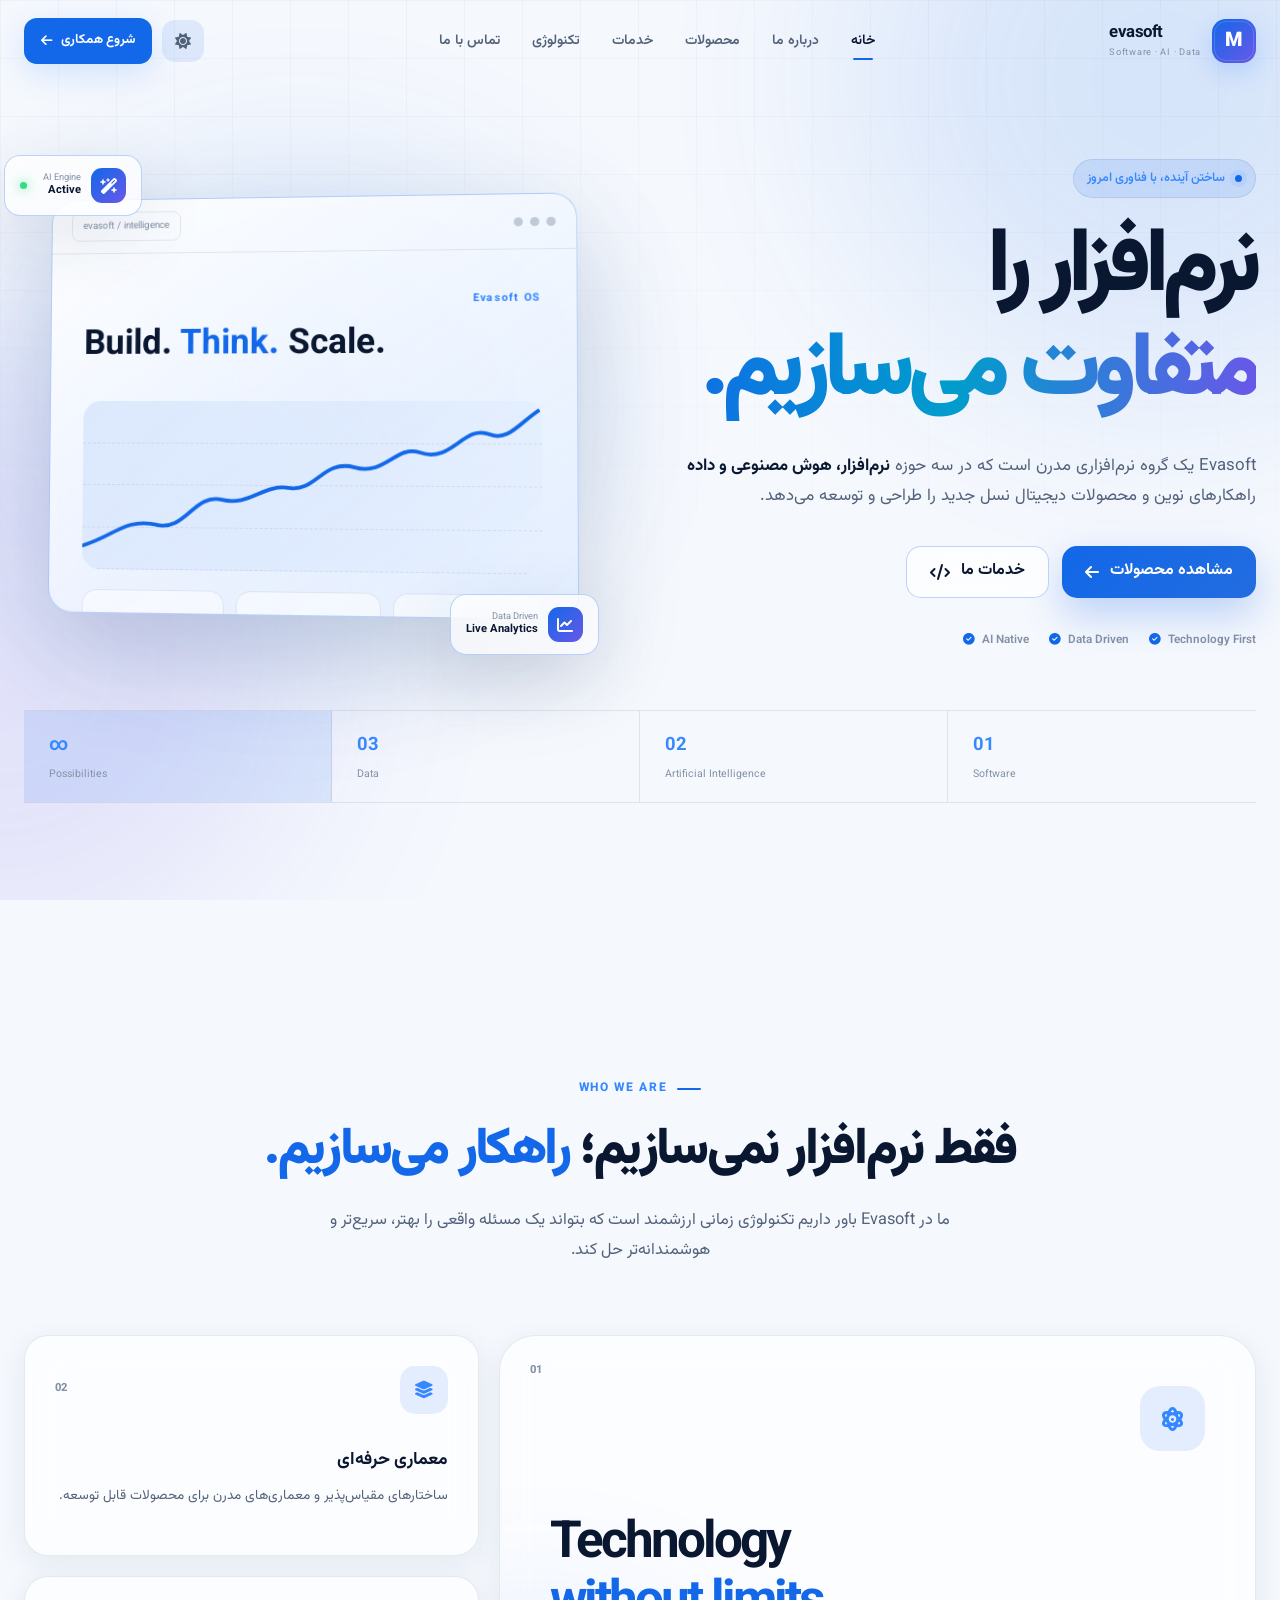
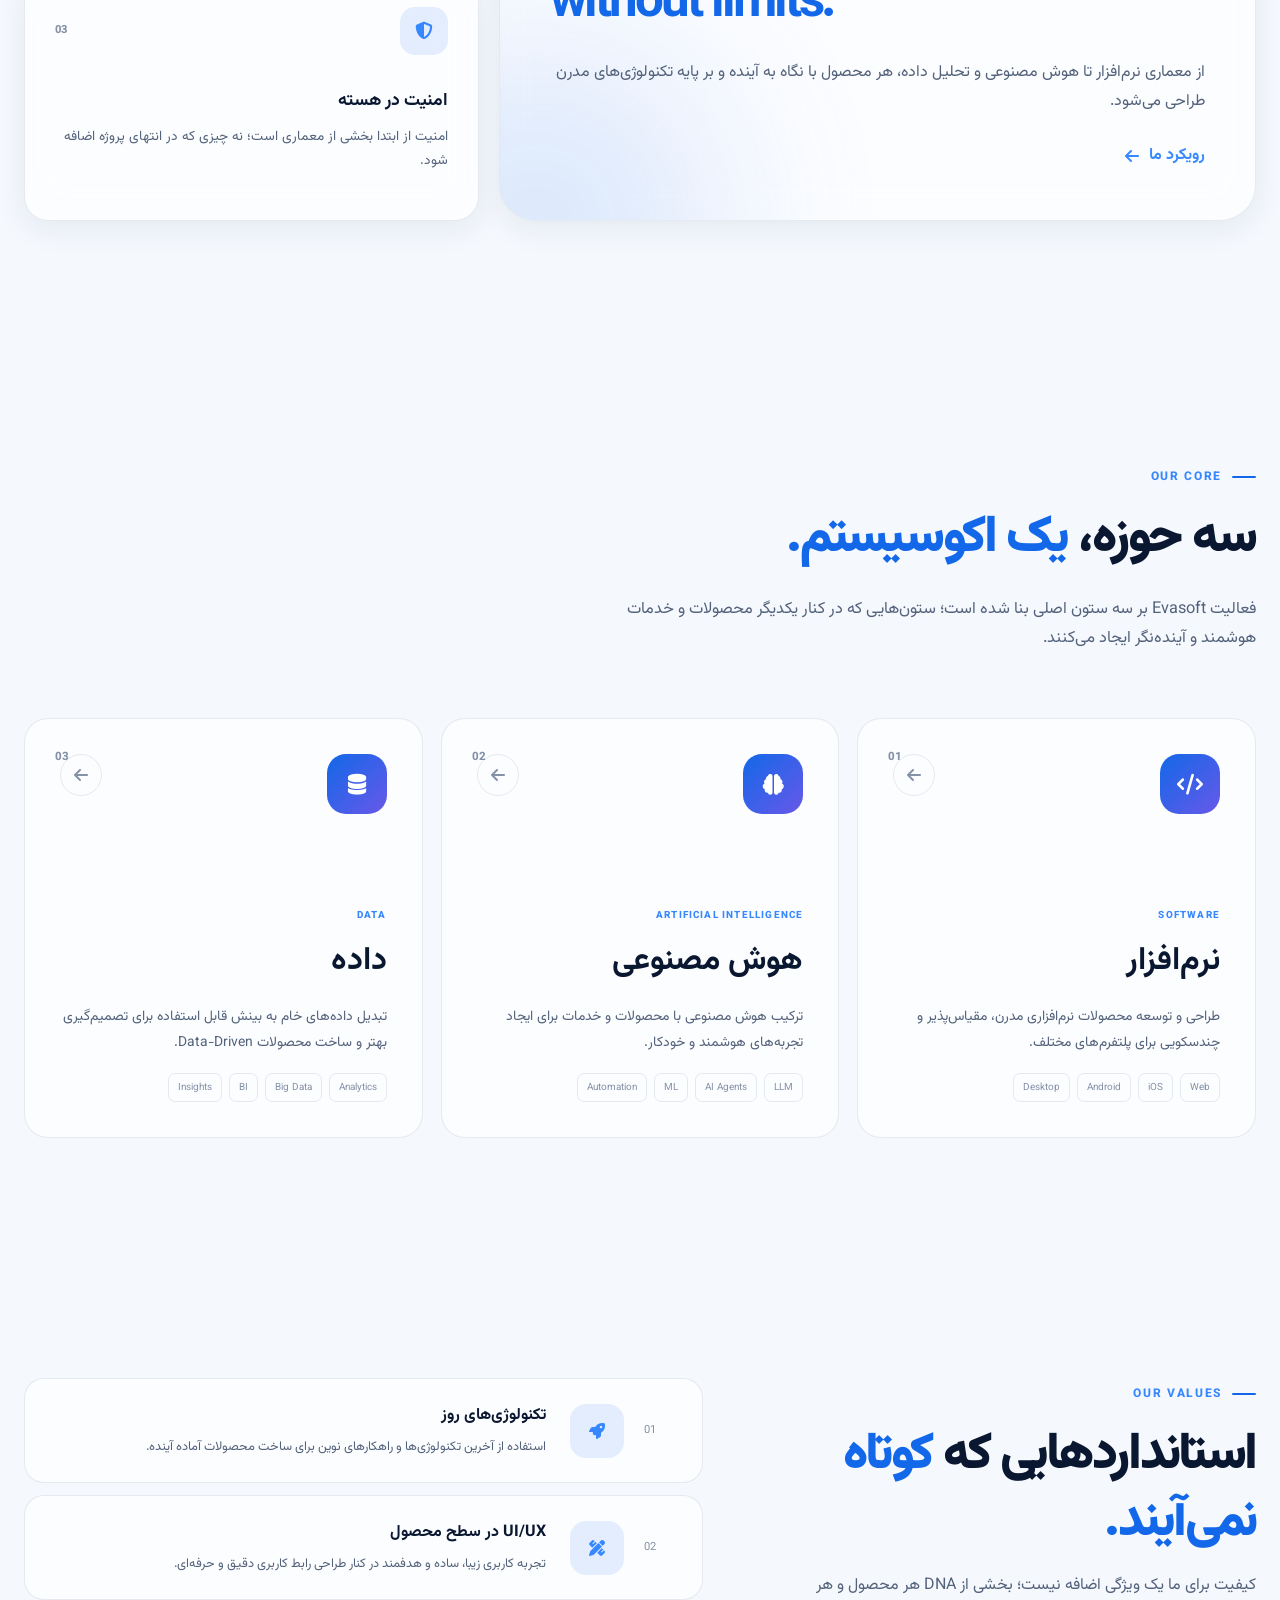
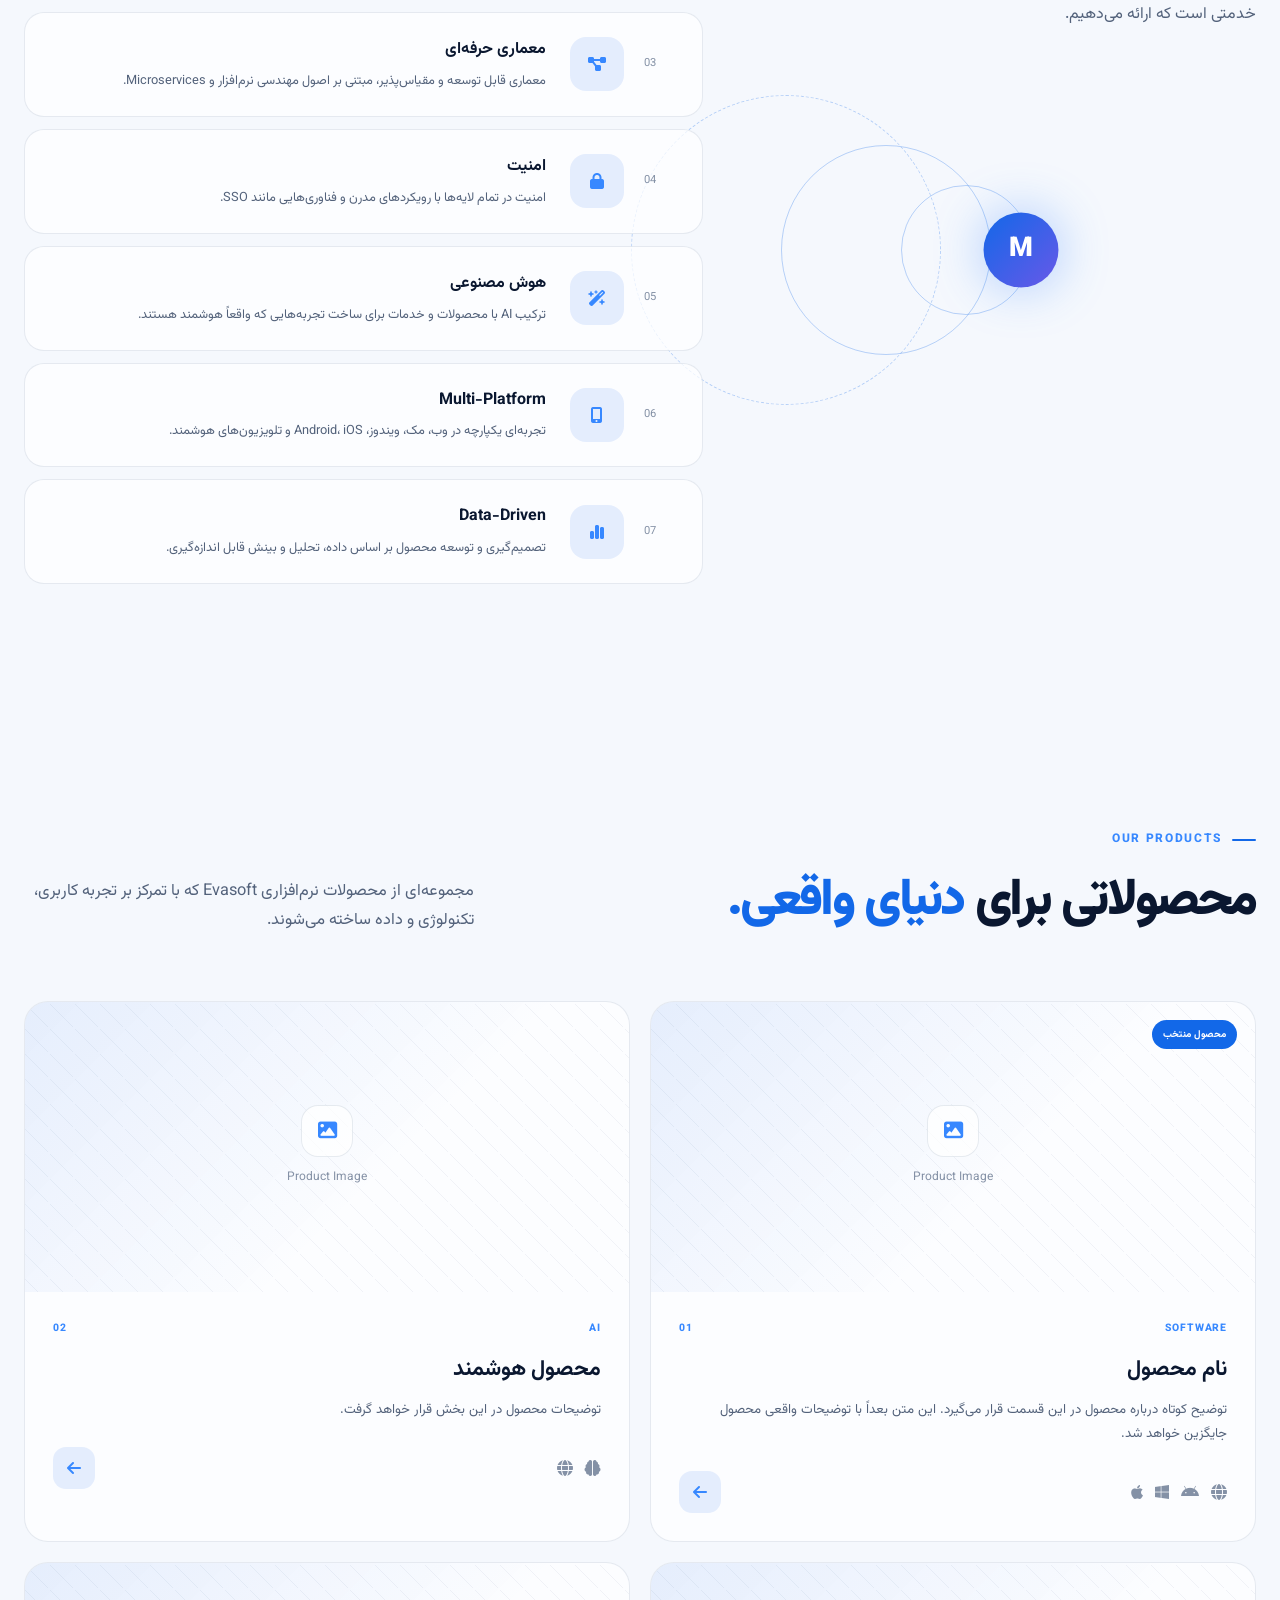
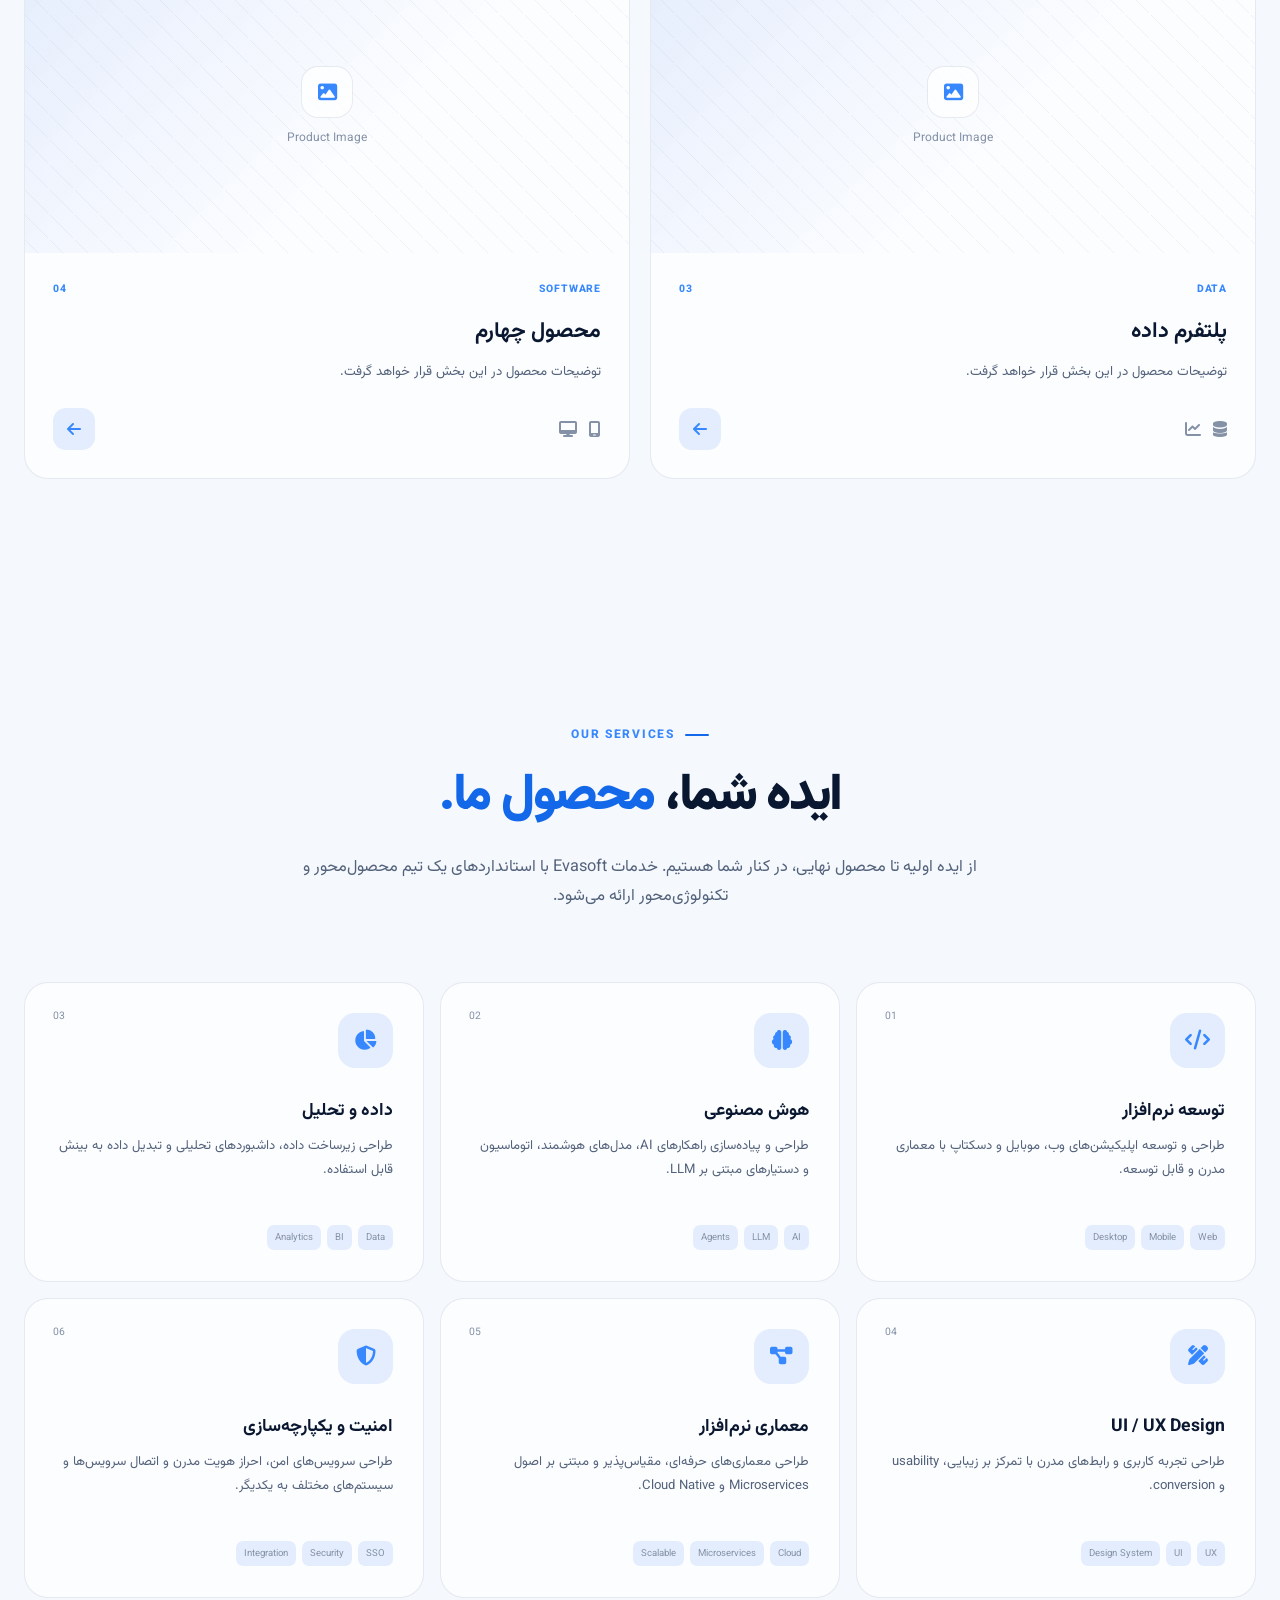
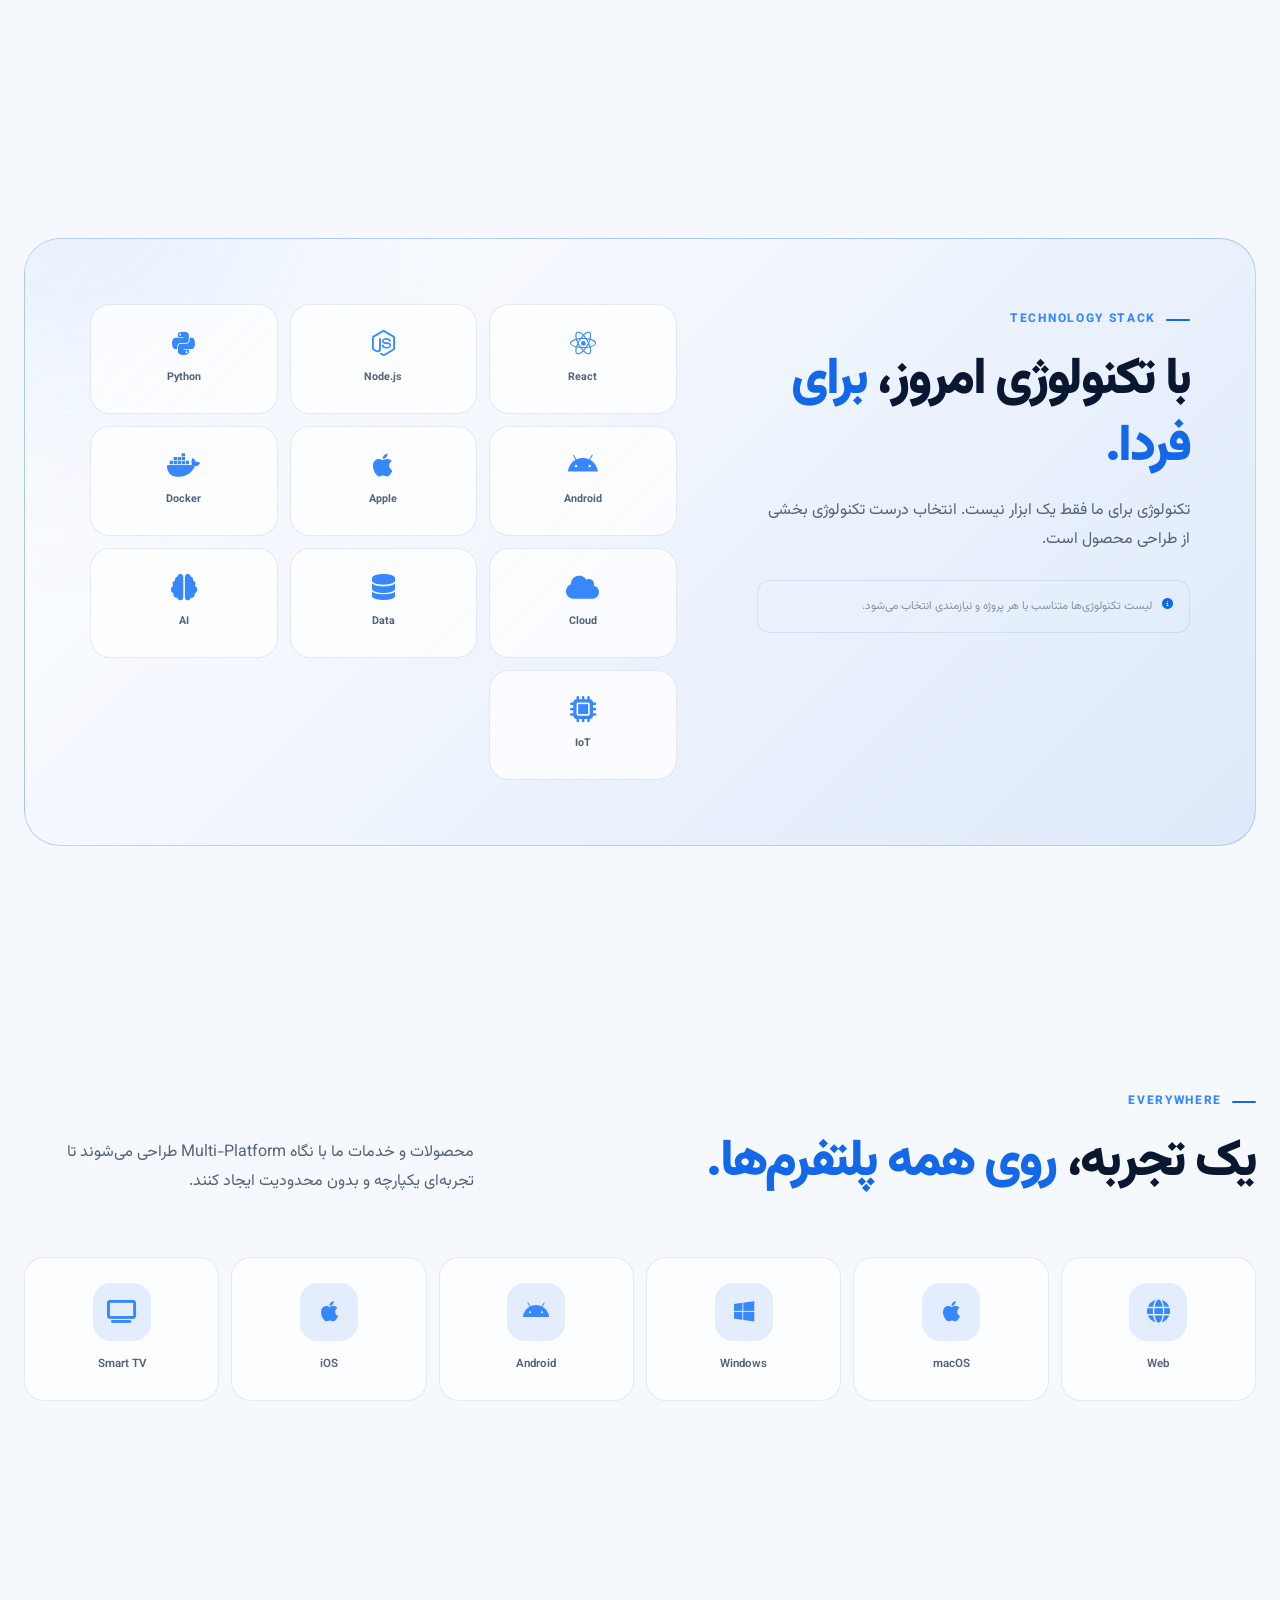
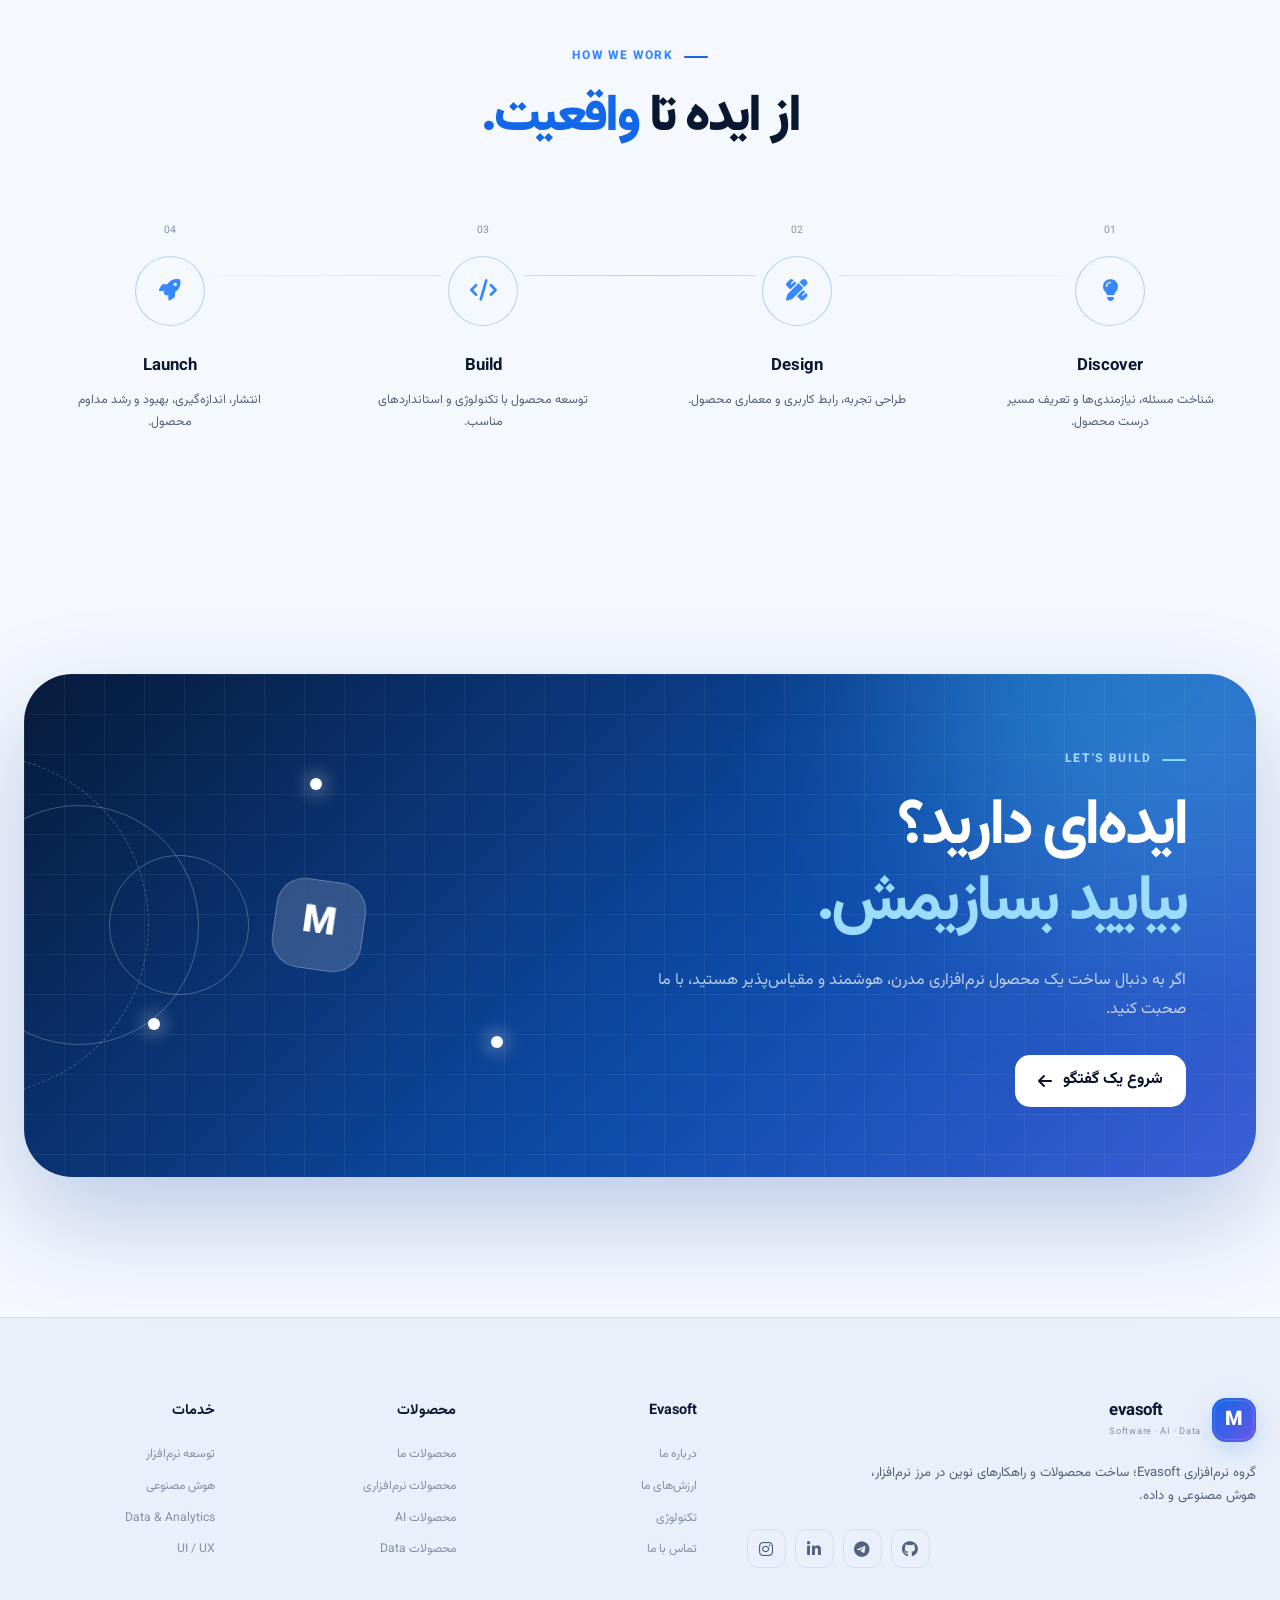
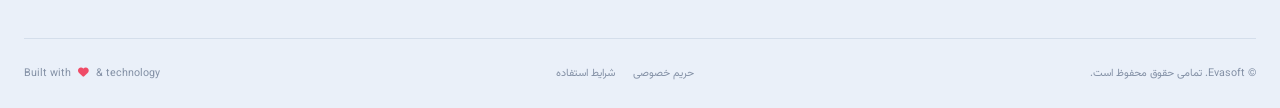
==== index.html @ bc62c383 "first version with gpt" ====
<!DOCTYPE html>
<html lang="fa" dir="rtl">
<head>
    <meta charset="UTF-8">
    <meta name="viewport" content="width=device-width, initial-scale=1.0">

    <title>Evasoft — گروه نرم‌افزاری مستر سافت</title>

    <meta name="description"
          content="Evasoft؛ گروه نرم‌افزاری مبتنی بر فناوری‌های نوین در حوزه نرم‌افزار، هوش مصنوعی و داده.">
    <meta name="theme-color" content="#07152f">

    <!-- Open Graph -->
    <meta property="og:title" content="Evasoft — Software, AI & Data">
    <meta property="og:description"
          content="راهکارهای نوین نرم‌افزاری، هوش مصنوعی و داده برای ساخت محصولات دیجیتال آینده.">
    <meta property="og:type" content="website">

    <!-- Fonts -->
    <link rel="preconnect" href="https://fonts.googleapis.com">
    <link rel="preconnect" href="https://fonts.gstatic.com" crossorigin>
    <link
        href="https://fonts.googleapis.com/css2?family=Vazirmatn:wght@300;400;500;600;700;800;900&display=swap"
        rel="stylesheet"
    >

    <!-- Icons -->
    <link
        rel="stylesheet"
        href="https://cdnjs.cloudflare.com/ajax/libs/font-awesome/6.7.2/css/all.min.css"
    >

    <!-- Main stylesheet -->
    <link rel="stylesheet" href="style.css">

    <!-- Prevent theme flash -->
    <script>
        (() => {
            const savedTheme = localStorage.getItem("evasoft-theme");
            const systemDark = window.matchMedia &&
                window.matchMedia("(prefers-color-scheme: dark)").matches;

            const theme = savedTheme || (systemDark ? "dark" : "light");
            document.documentElement.dataset.theme = theme;
        })();
    </script>
</head>

<body>

    <!-- =========================================================
         PAGE LOADER
    ========================================================== -->
    <div class="page-loader" id="pageLoader">
        <div class="loader-logo">
            <span class="loader-logo-mark">M</span>
            <span>evasoft</span>
        </div>

        <div class="loader-line">
            <span></span>
        </div>
    </div>


    <!-- =========================================================
         BACKGROUND EFFECTS
    ========================================================== -->
    <div class="site-background" aria-hidden="true">
        <div class="background-orb background-orb-1"></div>
        <div class="background-orb background-orb-2"></div>
        <div class="background-grid"></div>
        <div class="background-noise"></div>
    </div>


    <!-- =========================================================
         HEADER
    ========================================================== -->
    <header class="site-header" id="siteHeader">

        <div class="container header-inner">

            <!-- Logo -->
            <a href="#home" class="brand" aria-label="Evasoft">

                <!--
                    جای لوگوی واقعی Evasoft
                    بعداً می‌توانی این بخش را با img جایگزین کنی.
                -->
                <span class="brand-logo-placeholder">
                    <span>M</span>
                </span>

                <span class="brand-content">
                    <strong class="brand-name">evasoft</strong>
                    <small class="brand-tagline">Software · AI · Data</small>
                </span>

            </a>


            <!-- Desktop Navigation -->
            <nav class="main-nav" aria-label="منوی اصلی">

                <a href="#home" class="nav-link active">
                    <span>خانه</span>
                </a>

                <a href="#about" class="nav-link">
                    <span>درباره ما</span>
                </a>

                <a href="#products" class="nav-link">
                    <span>محصولات</span>
                </a>

                <a href="#services" class="nav-link">
                    <span>خدمات</span>
                </a>

                <a href="#technology" class="nav-link">
                    <span>تکنولوژی</span>
                </a>

                <a href="#contact" class="nav-link">
                    <span>تماس با ما</span>
                </a>

            </nav>


            <!-- Header Actions -->
            <div class="header-actions">

                <!-- Theme Toggle -->
                <button
                    class="icon-button theme-toggle"
                    id="themeToggle"
                    type="button"
                    aria-label="تغییر حالت نمایش"
                    title="تغییر حالت نمایش"
                >
                    <i class="fa-solid fa-moon theme-icon-dark"></i>
                    <i class="fa-solid fa-sun theme-icon-light"></i>
                </button>


                <!-- CTA -->
                <a href="#contact" class="header-cta">
                    <span>شروع همکاری</span>
                    <i class="fa-solid fa-arrow-left"></i>
                </a>


                <!-- Mobile Menu -->
                <button
                    class="icon-button menu-toggle"
                    id="menuToggle"
                    type="button"
                    aria-label="باز کردن منو"
                    aria-expanded="false"
                >
                    <i class="fa-solid fa-bars"></i>
                </button>

            </div>

        </div>


        <!-- Mobile Navigation -->
        <div class="mobile-nav" id="mobileNav">

            <nav aria-label="منوی موبایل">

                <a href="#home" class="mobile-nav-link">
                    <i class="fa-solid fa-house"></i>
                    <span>خانه</span>
                </a>

                <a href="#about" class="mobile-nav-link">
                    <i class="fa-solid fa-building"></i>
                    <span>درباره ما</span>
                </a>

                <a href="#products" class="mobile-nav-link">
                    <i class="fa-solid fa-cubes"></i>
                    <span>محصولات</span>
                </a>

                <a href="#services" class="mobile-nav-link">
                    <i class="fa-solid fa-code"></i>
                    <span>خدمات</span>
                </a>

                <a href="#technology" class="mobile-nav-link">
                    <i class="fa-solid fa-microchip"></i>
                    <span>تکنولوژی</span>
                </a>

                <a href="#contact" class="mobile-nav-link">
                    <i class="fa-solid fa-paper-plane"></i>
                    <span>تماس با ما</span>
                </a>

            </nav>

        </div>

    </header>


    <!-- =========================================================
         MAIN
    ========================================================== -->
    <main id="main">


        <!-- =====================================================
             HERO
        ====================================================== -->
        <section class="hero-section section" id="home">

            <div class="hero-glow hero-glow-right"></div>
            <div class="hero-glow hero-glow-left"></div>

            <div class="container hero-container">

                <!-- Hero Content -->
                <div class="hero-content reveal">

                    <div class="eyebrow">
                        <span class="eyebrow-dot"></span>
                        <span>ساختن آینده، با فناوری امروز</span>
                    </div>


                    <h1 class="hero-title">

                        <span class="hero-title-line">
                            نرم‌افزار را
                        </span>

                        <span class="hero-title-gradient">
                            متفاوت می‌سازیم.
                        </span>

                    </h1>


                    <p class="hero-description">
                        Evasoft یک گروه نرم‌افزاری مدرن است که در سه حوزه
                        <strong>نرم‌افزار، هوش مصنوعی و داده</strong>
                        راهکارهای نوین و محصولات دیجیتال نسل جدید را طراحی و توسعه می‌دهد.
                    </p>


                    <div class="hero-actions">

                        <a href="#products" class="button button-primary">
                            <span>مشاهده محصولات</span>
                            <i class="fa-solid fa-arrow-left"></i>
                        </a>

                        <a href="#services" class="button button-secondary">
                            <span>خدمات ما</span>
                            <i class="fa-solid fa-code"></i>
                        </a>

                    </div>


                    <div class="hero-trust">

                        <div class="hero-trust-item">
                            <i class="fa-solid fa-circle-check"></i>
                            <span>Technology First</span>
                        </div>

                        <div class="hero-trust-item">
                            <i class="fa-solid fa-circle-check"></i>
                            <span>Data Driven</span>
                        </div>

                        <div class="hero-trust-item">
                            <i class="fa-solid fa-circle-check"></i>
                            <span>AI Native</span>
                        </div>

                    </div>

                </div>


                <!-- Hero Visual -->
                <div class="hero-visual reveal reveal-delay-2">

                    <div class="hero-visual-glow"></div>

                    <div class="hero-dashboard">

                        <div class="dashboard-topbar">

                            <div class="window-dots">
                                <span></span>
                                <span></span>
                                <span></span>
                            </div>

                            <div class="dashboard-address">
                                evasoft / intelligence
                            </div>

                        </div>


                        <div class="dashboard-content">

                            <div class="dashboard-heading">
                                <span class="dashboard-label">Evasoft OS</span>

                                <h3>
                                    Build.
                                    <span>Think.</span>
                                    Scale.
                                </h3>
                            </div>


                            <div class="dashboard-chart">

                                <div class="chart-grid">
                                    <span></span>
                                    <span></span>
                                    <span></span>
                                    <span></span>
                                </div>

                                <svg
                                    class="chart-line"
                                    viewBox="0 0 500 180"
                                    preserveAspectRatio="none"
                                    aria-hidden="true"
                                >
                                    <defs>
                                        <linearGradient
                                            id="chartGradient"
                                            x1="0%"
                                            y1="0%"
                                            x2="100%"
                                            y2="0%"
                                        >
                                            <stop offset="0%" />
                                            <stop offset="100%" />
                                        </linearGradient>
                                    </defs>

                                    <path
                                        d="M0 155
                                           C35 145 48 125 82 132
                                           C115 140 124 98 155 105
                                           C185 112 201 88 228 92
                                           C258 97 266 61 300 70
                                           C333 79 345 46 370 54
                                           C405 66 417 24 445 35
                                           C465 43 478 21 500 8"
                                    />

                                </svg>

                            </div>


                            <div class="dashboard-metrics">

                                <div class="metric-card">
                                    <span>AI</span>
                                    <strong>98.4%</strong>
                                    <small>Intelligence</small>
                                </div>

                                <div class="metric-card">
                                    <span>DATA</span>
                                    <strong>24.8K</strong>
                                    <small>Insights</small>
                                </div>

                                <div class="metric-card">
                                    <span>CORE</span>
                                    <strong>99.9%</strong>
                                    <small>Reliability</small>
                                </div>

                            </div>

                        </div>

                    </div>


                    <!-- Floating Cards -->

                    <div class="floating-card floating-card-ai">

                        <div class="floating-icon">
                            <i class="fa-solid fa-wand-magic-sparkles"></i>
                        </div>

                        <div>
                            <span>AI Engine</span>
                            <strong>Active</strong>
                        </div>

                        <span class="status-dot"></span>

                    </div>


                    <div class="floating-card floating-card-data">

                        <div class="floating-icon">
                            <i class="fa-solid fa-chart-line"></i>
                        </div>

                        <div>
                            <span>Data Driven</span>
                            <strong>Live Analytics</strong>
                        </div>

                    </div>

                </div>

            </div>


            <!-- Hero bottom stats -->
            <div class="container hero-stats-container">

                <div class="hero-stats">

                    <div class="hero-stat">
                        <strong>01</strong>
                        <span>Software</span>
                    </div>

                    <div class="hero-stat">
                        <strong>02</strong>
                        <span>Artificial Intelligence</span>
                    </div>

                    <div class="hero-stat">
                        <strong>03</strong>
                        <span>Data</span>
                    </div>

                    <div class="hero-stat hero-stat-highlight">
                        <strong>∞</strong>
                        <span>Possibilities</span>
                    </div>

                </div>

            </div>

        </section>


        <!-- =====================================================
             ABOUT / INTRO
        ====================================================== -->
        <section class="about-section section" id="about">

            <div class="container">

                <div class="section-heading centered reveal">

                    <div class="section-kicker">
                        <span>WHO WE ARE</span>
                    </div>

                    <h2 class="section-title">
                        فقط نرم‌افزار نمی‌سازیم؛
                        <span>راهکار می‌سازیم.</span>
                    </h2>

                    <p class="section-description">
                        ما در Evasoft باور داریم تکنولوژی زمانی ارزشمند است
                        که بتواند یک مسئله واقعی را بهتر، سریع‌تر و هوشمندانه‌تر حل کند.
                    </p>

                </div>


                <div class="about-grid">

                    <div class="about-main-card reveal">

                        <div class="about-card-number">01</div>

                        <div class="about-card-icon">
                            <i class="fa-solid fa-atom"></i>
                        </div>

                        <h3>
                            Technology<br>
                            <span>without limits.</span>
                        </h3>

                        <p>
                            از معماری نرم‌افزار تا هوش مصنوعی و تحلیل داده،
                            هر محصول با نگاه به آینده و بر پایه تکنولوژی‌های
                            مدرن طراحی می‌شود.
                        </p>

                        <a href="#values" class="text-link">
                            <span>رویکرد ما</span>
                            <i class="fa-solid fa-arrow-left"></i>
                        </a>

                    </div>


                    <div class="about-side-cards">

                        <article class="about-small-card reveal reveal-delay-1">

                            <div class="small-card-top">
                                <span class="small-card-icon">
                                    <i class="fa-solid fa-layer-group"></i>
                                </span>

                                <span class="small-card-number">02</span>
                            </div>

                            <h3>معماری حرفه‌ای</h3>

                            <p>
                                ساختارهای مقیاس‌پذیر و معماری‌های مدرن
                                برای محصولات قابل توسعه.
                            </p>

                        </article>


                        <article class="about-small-card reveal reveal-delay-2">

                            <div class="small-card-top">
                                <span class="small-card-icon">
                                    <i class="fa-solid fa-shield-halved"></i>
                                </span>

                                <span class="small-card-number">03</span>
                            </div>

                            <h3>امنیت در هسته</h3>

                            <p>
                                امنیت از ابتدا بخشی از معماری است؛
                                نه چیزی که در انتهای پروژه اضافه شود.
                            </p>

                        </article>

                    </div>

                </div>

            </div>

        </section>


        <!-- =====================================================
             THREE PILLARS
        ====================================================== -->
        <section class="pillars-section section" id="pillars">

            <div class="container">

                <div class="section-heading reveal">

                    <div class="section-kicker">
                        <span>OUR CORE</span>
                    </div>

                    <h2 class="section-title">
                        سه حوزه،
                        <span>یک اکوسیستم.</span>
                    </h2>

                    <p class="section-description">
                        فعالیت Evasoft بر سه ستون اصلی بنا شده است؛
                        ستون‌هایی که در کنار یکدیگر محصولات و خدمات هوشمند
                        و آینده‌نگر ایجاد می‌کنند.
                    </p>

                </div>


                <div class="pillars-grid">

                    <!-- Software -->
                    <article class="pillar-card pillar-software reveal">

                        <div class="pillar-number">01</div>

                        <div class="pillar-icon">
                            <i class="fa-solid fa-code"></i>
                        </div>

                        <div class="pillar-content">

                            <span class="pillar-label">SOFTWARE</span>

                            <h3>نرم‌افزار</h3>

                            <p>
                                طراحی و توسعه محصولات نرم‌افزاری مدرن،
                                مقیاس‌پذیر و چندسکویی برای پلتفرم‌های مختلف.
                            </p>

                            <div class="pillar-tags">
                                <span>Web</span>
                                <span>iOS</span>
                                <span>Android</span>
                                <span>Desktop</span>
                            </div>

                        </div>

                        <div class="pillar-arrow">
                            <i class="fa-solid fa-arrow-left"></i>
                        </div>

                    </article>


                    <!-- AI -->
                    <article class="pillar-card pillar-ai reveal reveal-delay-1">

                        <div class="pillar-number">02</div>

                        <div class="pillar-icon">
                            <i class="fa-solid fa-brain"></i>
                        </div>

                        <div class="pillar-content">

                            <span class="pillar-label">ARTIFICIAL INTELLIGENCE</span>

                            <h3>هوش مصنوعی</h3>

                            <p>
                                ترکیب هوش مصنوعی با محصولات و خدمات برای
                                ایجاد تجربه‌های هوشمند و خودکار.
                            </p>

                            <div class="pillar-tags">
                                <span>LLM</span>
                                <span>AI Agents</span>
                                <span>ML</span>
                                <span>Automation</span>
                            </div>

                        </div>

                        <div class="pillar-arrow">
                            <i class="fa-solid fa-arrow-left"></i>
                        </div>

                    </article>


                    <!-- Data -->
                    <article class="pillar-card pillar-data reveal reveal-delay-2">

                        <div class="pillar-number">03</div>

                        <div class="pillar-icon">
                            <i class="fa-solid fa-database"></i>
                        </div>

                        <div class="pillar-content">

                            <span class="pillar-label">DATA</span>

                            <h3>داده</h3>

                            <p>
                                تبدیل داده‌های خام به بینش قابل استفاده
                                برای تصمیم‌گیری بهتر و ساخت محصولات Data-Driven.
                            </p>

                            <div class="pillar-tags">
                                <span>Analytics</span>
                                <span>Big Data</span>
                                <span>BI</span>
                                <span>Insights</span>
                            </div>

                        </div>

                        <div class="pillar-arrow">
                            <i class="fa-solid fa-arrow-left"></i>
                        </div>

                    </article>

                </div>

            </div>

        </section>


        <!-- =====================================================
             VALUES
        ====================================================== -->
        <section class="values-section section" id="values">

            <div class="container">

                <div class="values-layout">

                    <div class="values-intro reveal">

                        <div class="section-kicker">
                            <span>OUR VALUES</span>
                        </div>

                        <h2 class="section-title">
                            استانداردهایی که
                            <span>کوتاه نمی‌آیند.</span>
                        </h2>

                        <p>
                            کیفیت برای ما یک ویژگی اضافه نیست؛
                            بخشی از DNA هر محصول و هر خدمتی است که ارائه می‌دهیم.
                        </p>

                        <div class="values-orbit" aria-hidden="true">

                            <div class="orbit orbit-1"></div>
                            <div class="orbit orbit-2"></div>
                            <div class="orbit orbit-3"></div>

                            <div class="orbit-core">
                                <span>M</span>
                            </div>

                        </div>

                    </div>


                    <div class="values-list">

                        <article class="value-item reveal">

                            <span class="value-number">01</span>

                            <div class="value-icon">
                                <i class="fa-solid fa-rocket"></i>
                            </div>

                            <div class="value-content">
                                <h3>تکنولوژی‌های روز</h3>
                                <p>
                                    استفاده از آخرین تکنولوژی‌ها و راهکارهای
                                    نوین برای ساخت محصولات آماده آینده.
                                </p>
                            </div>

                        </article>


                        <article class="value-item reveal">

                            <span class="value-number">02</span>

                            <div class="value-icon">
                                <i class="fa-solid fa-pen-ruler"></i>
                            </div>

                            <div class="value-content">
                                <h3>UI/UX در سطح محصول</h3>
                                <p>
                                    تجربه کاربری زیبا، ساده و هدفمند در کنار
                                    طراحی رابط کاربری دقیق و حرفه‌ای.
                                </p>
                            </div>

                        </article>


                        <article class="value-item reveal">

                            <span class="value-number">03</span>

                            <div class="value-icon">
                                <i class="fa-solid fa-diagram-project"></i>
                            </div>

                            <div class="value-content">
                                <h3>معماری حرفه‌ای</h3>
                                <p>
                                    معماری قابل توسعه و مقیاس‌پذیر، مبتنی بر
                                    اصول مهندسی نرم‌افزار و Microservices.
                                </p>
                            </div>

                        </article>


                        <article class="value-item reveal">

                            <span class="value-number">04</span>

                            <div class="value-icon">
                                <i class="fa-solid fa-lock"></i>
                            </div>

                            <div class="value-content">
                                <h3>امنیت</h3>
                                <p>
                                    امنیت در تمام لایه‌ها با رویکردهای مدرن
                                    و فناوری‌هایی مانند SSO.
                                </p>
                            </div>

                        </article>


                        <article class="value-item reveal">

                            <span class="value-number">05</span>

                            <div class="value-icon">
                                <i class="fa-solid fa-wand-magic-sparkles"></i>
                            </div>

                            <div class="value-content">
                                <h3>هوش مصنوعی</h3>
                                <p>
                                    ترکیب AI با محصولات و خدمات برای ساخت
                                    تجربه‌هایی که واقعاً هوشمند هستند.
                                </p>
                            </div>

                        </article>


                        <article class="value-item reveal">

                            <span class="value-number">06</span>

                            <div class="value-icon">
                                <i class="fa-solid fa-mobile-screen-button"></i>
                            </div>

                            <div class="value-content">
                                <h3>Multi-Platform</h3>
                                <p>
                                    تجربه‌ای یکپارچه در وب، مک، ویندوز،
                                    Android، iOS و تلویزیون‌های هوشمند.
                                </p>
                            </div>

                        </article>


                        <article class="value-item reveal">

                            <span class="value-number">07</span>

                            <div class="value-icon">
                                <i class="fa-solid fa-chart-simple"></i>
                            </div>

                            <div class="value-content">
                                <h3>Data-Driven</h3>
                                <p>
                                    تصمیم‌گیری و توسعه محصول بر اساس داده،
                                    تحلیل و بینش قابل اندازه‌گیری.
                                </p>
                            </div>

                        </article>

                    </div>

                </div>

            </div>

        </section>


        <!-- =====================================================
             PRODUCTS
        ====================================================== -->
        <section class="products-section section" id="products">

            <div class="container">

                <div class="section-heading products-heading reveal">

                    <div>
                        <div class="section-kicker">
                            <span>OUR PRODUCTS</span>
                        </div>

                        <h2 class="section-title">
                            محصولاتی برای
                            <span>دنیای واقعی.</span>
                        </h2>
                    </div>

                    <p class="section-description">
                        مجموعه‌ای از محصولات نرم‌افزاری Evasoft که با
                        تمرکز بر تجربه کاربری، تکنولوژی و داده ساخته می‌شوند.
                    </p>

                </div>


                <div class="products-grid">


                    <!-- Product 01 -->
                    <article class="product-card product-card-featured reveal">

                        <div class="product-image placeholder-image">

                            <div class="placeholder-pattern"></div>

                            <div class="placeholder-content">

                                <span class="placeholder-icon">
                                    <i class="fa-solid fa-image"></i>
                                </span>

                                <span>
                                    Product Image
                                </span>

                            </div>

                            <span class="product-badge">
                                محصول منتخب
                            </span>

                        </div>


                        <div class="product-body">

                            <div class="product-meta">
                                <span>SOFTWARE</span>
                                <span>01</span>
                            </div>

                            <h3>نام محصول</h3>

                            <p>
                                توضیح کوتاه درباره محصول در این قسمت قرار می‌گیرد.
                                این متن بعداً با توضیحات واقعی محصول جایگزین خواهد شد.
                            </p>

                            <div class="product-footer">

                                <div class="product-platforms">

                                    <i class="fa-brands fa-apple"></i>
                                    <i class="fa-brands fa-windows"></i>
                                    <i class="fa-brands fa-android"></i>
                                    <i class="fa-solid fa-globe"></i>

                                </div>

                                <a href="#" class="product-link" aria-label="مشاهده محصول">
                                    <i class="fa-solid fa-arrow-left"></i>
                                </a>

                            </div>

                        </div>

                    </article>


                    <!-- Product 02 -->
                    <article class="product-card reveal reveal-delay-1">

                        <div class="product-image placeholder-image">

                            <div class="placeholder-pattern"></div>

                            <div class="placeholder-content">

                                <span class="placeholder-icon">
                                    <i class="fa-solid fa-image"></i>
                                </span>

                                <span>Product Image</span>

                            </div>

                        </div>


                        <div class="product-body">

                            <div class="product-meta">
                                <span>AI</span>
                                <span>02</span>
                            </div>

                            <h3>محصول هوشمند</h3>

                            <p>
                                توضیحات محصول در این بخش قرار خواهد گرفت.
                            </p>

                            <div class="product-footer">

                                <div class="product-platforms">
                                    <i class="fa-solid fa-globe"></i>
                                    <i class="fa-solid fa-brain"></i>
                                </div>

                                <a href="#" class="product-link" aria-label="مشاهده محصول">
                                    <i class="fa-solid fa-arrow-left"></i>
                                </a>

                            </div>

                        </div>

                    </article>


                    <!-- Product 03 -->
                    <article class="product-card reveal reveal-delay-2">

                        <div class="product-image placeholder-image">

                            <div class="placeholder-pattern"></div>

                            <div class="placeholder-content">

                                <span class="placeholder-icon">
                                    <i class="fa-solid fa-image"></i>
                                </span>

                                <span>Product Image</span>

                            </div>

                        </div>


                        <div class="product-body">

                            <div class="product-meta">
                                <span>DATA</span>
                                <span>03</span>
                            </div>

                            <h3>پلتفرم داده</h3>

                            <p>
                                توضیحات محصول در این بخش قرار خواهد گرفت.
                            </p>

                            <div class="product-footer">

                                <div class="product-platforms">
                                    <i class="fa-solid fa-chart-line"></i>
                                    <i class="fa-solid fa-database"></i>
                                </div>

                                <a href="#" class="product-link" aria-label="مشاهده محصول">
                                    <i class="fa-solid fa-arrow-left"></i>
                                </a>

                            </div>

                        </div>

                    </article>


                    <!-- Product 04 -->
                    <article class="product-card reveal reveal-delay-3">

                        <div class="product-image placeholder-image">

                            <div class="placeholder-pattern"></div>

                            <div class="placeholder-content">

                                <span class="placeholder-icon">
                                    <i class="fa-solid fa-image"></i>
                                </span>

                                <span>Product Image</span>

                            </div>

                        </div>


                        <div class="product-body">

                            <div class="product-meta">
                                <span>SOFTWARE</span>
                                <span>04</span>
                            </div>

                            <h3>محصول چهارم</h3>

                            <p>
                                توضیحات محصول در این بخش قرار خواهد گرفت.
                            </p>

                            <div class="product-footer">

                                <div class="product-platforms">
                                    <i class="fa-solid fa-desktop"></i>
                                    <i class="fa-solid fa-mobile-screen"></i>
                                </div>

                                <a href="#" class="product-link" aria-label="مشاهده محصول">
                                    <i class="fa-solid fa-arrow-left"></i>
                                </a>

                            </div>

                        </div>

                    </article>

                </div>

            </div>

        </section>


        <!-- =====================================================
             SERVICES
        ====================================================== -->
        <section class="services-section section" id="services">

            <div class="container">

                <div class="section-heading centered reveal">

                    <div class="section-kicker">
                        <span>OUR SERVICES</span>
                    </div>

                    <h2 class="section-title">
                        ایده شما،
                        <span>محصول ما.</span>
                    </h2>

                    <p class="section-description">
                        از ایده اولیه تا محصول نهایی، در کنار شما هستیم.
                        خدمات Evasoft با استانداردهای یک تیم محصول‌محور
                        و تکنولوژی‌محور ارائه می‌شود.
                    </p>

                </div>


                <div class="services-grid">

                    <article class="service-card reveal">

                        <div class="service-number">01</div>

                        <div class="service-icon">
                            <i class="fa-solid fa-code"></i>
                        </div>

                        <h3>توسعه نرم‌افزار</h3>

                        <p>
                            طراحی و توسعه اپلیکیشن‌های وب، موبایل و دسکتاپ
                            با معماری مدرن و قابل توسعه.
                        </p>

                        <div class="service-tags">
                            <span>Web</span>
                            <span>Mobile</span>
                            <span>Desktop</span>
                        </div>

                    </article>


                    <article class="service-card reveal reveal-delay-1">

                        <div class="service-number">02</div>

                        <div class="service-icon">
                            <i class="fa-solid fa-brain"></i>
                        </div>

                        <h3>هوش مصنوعی</h3>

                        <p>
                            طراحی و پیاده‌سازی راهکارهای AI، مدل‌های هوشمند،
                            اتوماسیون و دستیارهای مبتنی بر LLM.
                        </p>

                        <div class="service-tags">
                            <span>AI</span>
                            <span>LLM</span>
                            <span>Agents</span>
                        </div>

                    </article>


                    <article class="service-card reveal reveal-delay-2">

                        <div class="service-number">03</div>

                        <div class="service-icon">
                            <i class="fa-solid fa-chart-pie"></i>
                        </div>

                        <h3>داده و تحلیل</h3>

                        <p>
                            طراحی زیرساخت داده، داشبوردهای تحلیلی و تبدیل
                            داده به بینش قابل استفاده.
                        </p>

                        <div class="service-tags">
                            <span>Data</span>
                            <span>BI</span>
                            <span>Analytics</span>
                        </div>

                    </article>


                    <article class="service-card reveal">

                        <div class="service-number">04</div>

                        <div class="service-icon">
                            <i class="fa-solid fa-pen-ruler"></i>
                        </div>

                        <h3>UI / UX Design</h3>

                        <p>
                            طراحی تجربه کاربری و رابط‌های مدرن با تمرکز
                            بر زیبایی، usability و conversion.
                        </p>

                        <div class="service-tags">
                            <span>UX</span>
                            <span>UI</span>
                            <span>Design System</span>
                        </div>

                    </article>


                    <article class="service-card reveal reveal-delay-1">

                        <div class="service-number">05</div>

                        <div class="service-icon">
                            <i class="fa-solid fa-diagram-project"></i>
                        </div>

                        <h3>معماری نرم‌افزار</h3>

                        <p>
                            طراحی معماری‌های حرفه‌ای، مقیاس‌پذیر و مبتنی
                            بر اصول Microservices و Cloud Native.
                        </p>

                        <div class="service-tags">
                            <span>Cloud</span>
                            <span>Microservices</span>
                            <span>Scalable</span>
                        </div>

                    </article>


                    <article class="service-card reveal reveal-delay-2">

                        <div class="service-number">06</div>

                        <div class="service-icon">
                            <i class="fa-solid fa-shield-halved"></i>
                        </div>

                        <h3>امنیت و یکپارچه‌سازی</h3>

                        <p>
                            طراحی سرویس‌های امن، احراز هویت مدرن و اتصال
                            سرویس‌ها و سیستم‌های مختلف به یکدیگر.
                        </p>

                        <div class="service-tags">
                            <span>SSO</span>
                            <span>Security</span>
                            <span>Integration</span>
                        </div>

                    </article>

                </div>

            </div>

        </section>


        <!-- =====================================================
             TECHNOLOGY
        ====================================================== -->
        <section class="technology-section section" id="technology">

            <div class="container">

                <div class="technology-card reveal">

                    <div class="technology-content">

                        <div class="section-kicker">
                            <span>TECHNOLOGY STACK</span>
                        </div>

                        <h2 class="section-title">
                            با تکنولوژی امروز،
                            <span>برای فردا.</span>
                        </h2>

                        <p>
                            تکنولوژی برای ما فقط یک ابزار نیست.
                            انتخاب درست تکنولوژی بخشی از طراحی محصول است.
                        </p>

                        <div class="technology-note">
                            <i class="fa-solid fa-circle-info"></i>
                            <span>
                                لیست تکنولوژی‌ها متناسب با هر پروژه و نیازمندی
                                انتخاب می‌شود.
                            </span>
                        </div>

                    </div>


                    <div class="technology-stack">

                        <div class="tech-item">
                            <i class="fa-brands fa-react"></i>
                            <span>React</span>
                        </div>

                        <div class="tech-item">
                            <i class="fa-brands fa-node-js"></i>
                            <span>Node.js</span>
                        </div>

                        <div class="tech-item">
                            <i class="fa-brands fa-python"></i>
                            <span>Python</span>
                        </div>

                        <div class="tech-item">
                            <i class="fa-brands fa-android"></i>
                            <span>Android</span>
                        </div>

                        <div class="tech-item">
                            <i class="fa-brands fa-apple"></i>
                            <span>Apple</span>
                        </div>

                        <div class="tech-item">
                            <i class="fa-brands fa-docker"></i>
                            <span>Docker</span>
                        </div>

                        <div class="tech-item">
                            <i class="fa-solid fa-cloud"></i>
                            <span>Cloud</span>
                        </div>

                        <div class="tech-item">
                            <i class="fa-solid fa-database"></i>
                            <span>Data</span>
                        </div>

                        <div class="tech-item">
                            <i class="fa-solid fa-brain"></i>
                            <span>AI</span>
                        </div>

                        <div class="tech-item">
                            <i class="fa-solid fa-microchip"></i>
                            <span>IoT</span>
                        </div>

                    </div>

                </div>

            </div>

        </section>


        <!-- =====================================================
             MULTI PLATFORM
        ====================================================== -->
        <section class="platform-section section">

            <div class="container">

                <div class="platform-header reveal">

                    <div>

                        <div class="section-kicker">
                            <span>EVERYWHERE</span>
                        </div>

                        <h2 class="section-title">
                            یک تجربه،
                            <span>روی همه پلتفرم‌ها.</span>
                        </h2>

                    </div>

                    <p>
                        محصولات و خدمات ما با نگاه Multi-Platform طراحی می‌شوند
                        تا تجربه‌ای یکپارچه و بدون محدودیت ایجاد کنند.
                    </p>

                </div>


                <div class="platforms-showcase reveal">

                    <div class="platform-item">

                        <div class="platform-icon">
                            <i class="fa-solid fa-globe"></i>
                        </div>

                        <span>Web</span>

                    </div>


                    <div class="platform-item">

                        <div class="platform-icon">
                            <i class="fa-brands fa-apple"></i>
                        </div>

                        <span>macOS</span>

                    </div>


                    <div class="platform-item">

                        <div class="platform-icon">
                            <i class="fa-brands fa-windows"></i>
                        </div>

                        <span>Windows</span>

                    </div>


                    <div class="platform-item">

                        <div class="platform-icon">
                            <i class="fa-brands fa-android"></i>
                        </div>

                        <span>Android</span>

                    </div>


                    <div class="platform-item">

                        <div class="platform-icon">
                            <i class="fa-brands fa-apple"></i>
                        </div>

                        <span>iOS</span>

                    </div>


                    <div class="platform-item">

                        <div class="platform-icon">
                            <i class="fa-solid fa-tv"></i>
                        </div>

                        <span>Smart TV</span>

                    </div>

                </div>

            </div>

        </section>


        <!-- =====================================================
             PROCESS
        ====================================================== -->
        <section class="process-section section">

            <div class="container">

                <div class="section-heading centered reveal">

                    <div class="section-kicker">
                        <span>HOW WE WORK</span>
                    </div>

                    <h2 class="section-title">
                        از ایده تا
                        <span>واقعیت.</span>
                    </h2>

                </div>


                <div class="process-grid">

                    <article class="process-step reveal">

                        <div class="process-number">01</div>

                        <div class="process-icon">
                            <i class="fa-solid fa-lightbulb"></i>
                        </div>

                        <h3>Discover</h3>

                        <p>
                            شناخت مسئله، نیازمندی‌ها و تعریف مسیر درست محصول.
                        </p>

                    </article>


                    <article class="process-step reveal reveal-delay-1">

                        <div class="process-number">02</div>

                        <div class="process-icon">
                            <i class="fa-solid fa-pen-ruler"></i>
                        </div>

                        <h3>Design</h3>

                        <p>
                            طراحی تجربه، رابط کاربری و معماری محصول.
                        </p>

                    </article>


                    <article class="process-step reveal reveal-delay-2">

                        <div class="process-number">03</div>

                        <div class="process-icon">
                            <i class="fa-solid fa-code"></i>
                        </div>

                        <h3>Build</h3>

                        <p>
                            توسعه محصول با تکنولوژی و استانداردهای مناسب.
                        </p>

                    </article>


                    <article class="process-step reveal reveal-delay-3">

                        <div class="process-number">04</div>

                        <div class="process-icon">
                            <i class="fa-solid fa-rocket"></i>
                        </div>

                        <h3>Launch</h3>

                        <p>
                            انتشار، اندازه‌گیری، بهبود و رشد مداوم محصول.
                        </p>

                    </article>

                </div>

            </div>

        </section>


        <!-- =====================================================
             CTA
        ====================================================== -->
        <section class="cta-section section" id="contact">

            <div class="container">

                <div class="cta-card reveal">

                    <div class="cta-glow"></div>

                    <div class="cta-grid-pattern"></div>


                    <div class="cta-content">

                        <div class="section-kicker">
                            <span>LET'S BUILD</span>
                        </div>

                        <h2>
                            ایده‌ای دارید؟
                            <br>
                            <span>بیایید بسازیمش.</span>
                        </h2>

                        <p>
                            اگر به دنبال ساخت یک محصول نرم‌افزاری مدرن،
                            هوشمند و مقیاس‌پذیر هستید، با ما صحبت کنید.
                        </p>

                        <a href="mailto:hello@evasoft.ir" class="button button-light">

                            <span>شروع یک گفتگو</span>

                            <i class="fa-solid fa-arrow-left"></i>

                        </a>

                    </div>


                    <div class="cta-visual" aria-hidden="true">

                        <div class="cta-ring ring-1"></div>
                        <div class="cta-ring ring-2"></div>
                        <div class="cta-ring ring-3"></div>

                        <div class="cta-center">
                            <span>M</span>
                        </div>

                        <span class="cta-orbit-dot dot-1"></span>
                        <span class="cta-orbit-dot dot-2"></span>
                        <span class="cta-orbit-dot dot-3"></span>

                    </div>

                </div>

            </div>

        </section>

    </main>


    <!-- =========================================================
         FOOTER
    ========================================================== -->
    <footer class="site-footer">

        <div class="container">

            <div class="footer-main">

                <!-- Brand -->
                <div class="footer-brand">

                    <a href="#home" class="brand">

                        <span class="brand-logo-placeholder">
                            <span>M</span>
                        </span>

                        <span class="brand-content">
                            <strong class="brand-name">evasoft</strong>
                            <small class="brand-tagline">
                                Software · AI · Data
                            </small>
                        </span>

                    </a>

                    <p>
                        گروه نرم‌افزاری Evasoft؛
                        ساخت محصولات و راهکارهای نوین در مرز
                        نرم‌افزار، هوش مصنوعی و داده.
                    </p>

                    <div class="social-links">

                        <a href="#" aria-label="Instagram">
                            <i class="fa-brands fa-instagram"></i>
                        </a>

                        <a href="#" aria-label="LinkedIn">
                            <i class="fa-brands fa-linkedin-in"></i>
                        </a>

                        <a href="#" aria-label="Telegram">
                            <i class="fa-brands fa-telegram"></i>
                        </a>

                        <a href="#" aria-label="GitHub">
                            <i class="fa-brands fa-github"></i>
                        </a>

                    </div>

                </div>


                <!-- Footer Links -->
                <div class="footer-links-column">

                    <h3>Evasoft</h3>

                    <a href="#about">درباره ما</a>
                    <a href="#values">ارزش‌های ما</a>
                    <a href="#technology">تکنولوژی</a>
                    <a href="#contact">تماس با ما</a>

                </div>


                <div class="footer-links-column">

                    <h3>محصولات</h3>

                    <a href="#products">محصولات ما</a>
                    <a href="#products">محصولات نرم‌افزاری</a>
                    <a href="#products">محصولات AI</a>
                    <a href="#products">محصولات Data</a>

                </div>


                <div class="footer-links-column">

                    <h3>خدمات</h3>

                    <a href="#services">توسعه نرم‌افزار</a>
                    <a href="#services">هوش مصنوعی</a>
                    <a href="#services">Data & Analytics</a>
                    <a href="#services">UI / UX</a>

                </div>

            </div>


            <div class="footer-bottom">

                <span>
                    © <span id="currentYear"></span>
                    Evasoft. تمامی حقوق محفوظ است.
                </span>

                <div class="footer-bottom-links">

                    <a href="#">حریم خصوصی</a>
                    <a href="#">شرایط استفاده</a>

                </div>

                <span class="footer-made">
                    Built with
                    <i class="fa-solid fa-heart"></i>
                    & technology
                </span>

            </div>

        </div>

    </footer>


    <!-- =========================================================
         BACK TO TOP
    ========================================================== -->
    <button
        class="back-to-top"
        id="backToTop"
        type="button"
        aria-label="بازگشت به بالا"
    >
        <i class="fa-solid fa-arrow-up"></i>
    </button>


    <!-- =========================================================
         MAIN JAVASCRIPT
    ========================================================== -->
    <script src="script.js"></script>

</body>
</html>
---- style.css ----
/* =========================================================
   EVASOFT — MAIN STYLESHEET
   ========================================================= */

/* ---------------------------------------------------------
   1. ROOT & THEME
--------------------------------------------------------- */

:root {
    --font-main: "Vazirmatn", sans-serif;

    --radius-xs: 10px;
    --radius-sm: 16px;
    --radius-md: 24px;
    --radius-lg: 36px;
    --radius-xl: 48px;

    --transition-fast: 0.2s ease;
    --transition: 0.35s ease;
    --transition-slow: 0.7s cubic-bezier(.2, .8, .2, 1);

    --container: 1240px;
}

:root[data-theme="dark"] {
    --bg: #050b18;
    --bg-soft: #081225;
    --bg-card: rgba(12, 25, 50, 0.72);
    --bg-card-solid: #0c1932;
    --bg-card-hover: #102142;

    --text: #f5f8ff;
    --text-soft: #a8b6cf;
    --text-muted: #687898;

    --primary: #3788ff;
    --primary-light: #71adff;
    --primary-soft: rgba(55, 136, 255, 0.13);

    --cyan: #39d9ff;
    --purple: #7c6cff;

    --border: rgba(143, 174, 224, 0.13);
    --border-strong: rgba(94, 153, 255, 0.35);

    --header-bg: rgba(5, 11, 24, 0.72);

    --shadow-sm: 0 8px 30px rgba(0, 0, 0, 0.18);
    --shadow-md: 0 20px 70px rgba(0, 0, 0, 0.28);
    --shadow-lg: 0 40px 100px rgba(0, 0, 0, 0.45);

    --grid: rgba(255, 255, 255, 0.035);
    --noise-opacity: 0.025;
}

:root[data-theme="light"] {
    --bg: #f5f8fd;
    --bg-soft: #eaf0f9;
    --bg-card: rgba(255, 255, 255, 0.72);
    --bg-card-solid: #ffffff;
    --bg-card-hover: #f5f9ff;

    --text: #0a1730;
    --text-soft: #53627b;
    --text-muted: #8491a6;

    --primary: #1268e8;
    --primary-light: #3788ff;
    --primary-soft: rgba(18, 104, 232, 0.1);

    --cyan: #009dcc;
    --purple: #6858e8;

    --border: rgba(22, 57, 110, 0.1);
    --border-strong: rgba(18, 104, 232, 0.28);

    --header-bg: rgba(245, 248, 253, 0.78);

    --shadow-sm: 0 8px 30px rgba(30, 58, 100, 0.08);
    --shadow-md: 0 20px 70px rgba(30, 58, 100, 0.12);
    --shadow-lg: 0 40px 100px rgba(30, 58, 100, 0.18);

    --grid: rgba(14, 48, 96, 0.05);
    --noise-opacity: 0.015;
}


/* ---------------------------------------------------------
   2. RESET
--------------------------------------------------------- */

*,
*::before,
*::after {
    box-sizing: border-box;
}

html {
    scroll-behavior: smooth;
    scroll-padding-top: 100px;
}

body {
    margin: 0;
    min-width: 320px;
    font-family: var(--font-main);
    background: var(--bg);
    color: var(--text);
    line-height: 1.8;
    overflow-x: hidden;
    transition:
        background var(--transition),
        color var(--transition);
}

body.menu-open {
    overflow: hidden;
}

a {
    color: inherit;
    text-decoration: none;
}

button,
input,
textarea,
select {
    font: inherit;
}

button {
    border: 0;
    cursor: pointer;
}

img {
    max-width: 100%;
    display: block;
}

::selection {
    color: #fff;
    background: var(--primary);
}

::-webkit-scrollbar {
    width: 9px;
}

::-webkit-scrollbar-track {
    background: var(--bg);
}

::-webkit-scrollbar-thumb {
    background: var(--primary);
    border-radius: 20px;
}


/* ---------------------------------------------------------
   3. UTILITIES
--------------------------------------------------------- */

.container {
    width: min(var(--container), calc(100% - 48px));
    margin-inline: auto;
}

.section {
    position: relative;
    padding: 120px 0;
}

.section-heading {
    max-width: 760px;
    margin-bottom: 65px;
}

.section-heading.centered {
    text-align: center;
    margin-inline: auto;
    margin-bottom: 70px;
}

.section-kicker {
    display: inline-flex;
    align-items: center;
    gap: 10px;
    margin-bottom: 18px;
    color: var(--primary-light);
    font-size: 0.75rem;
    font-weight: 800;
    letter-spacing: 0.14em;
}

.section-kicker::before {
    content: "";
    width: 24px;
    height: 2px;
    border-radius: 10px;
    background: var(--primary);
}

.section-title {
    margin: 0;
    font-size: clamp(2rem, 4vw, 4rem);
    line-height: 1.3;
    letter-spacing: -0.045em;
    font-weight: 900;
}

.section-title span {
    color: var(--primary);
}

.section-description {
    max-width: 680px;
    margin: 22px 0 0;
    color: var(--text-soft);
    font-size: 1.02rem;
}

.centered .section-description {
    margin-inline: auto;
}

.text-link {
    display: inline-flex;
    align-items: center;
    gap: 10px;
    color: var(--primary-light);
    font-weight: 700;
    transition: gap var(--transition-fast);
}

.text-link:hover {
    gap: 16px;
}


/* ---------------------------------------------------------
   4. BACKGROUND
--------------------------------------------------------- */

.site-background {
    position: fixed;
    inset: 0;
    z-index: -2;
    pointer-events: none;
    overflow: hidden;
}

.background-grid {
    position: absolute;
    inset: 0;
    opacity: 0.8;
    background-image:
        linear-gradient(var(--grid) 1px, transparent 1px),
        linear-gradient(90deg, var(--grid) 1px, transparent 1px);
    background-size: 58px 58px;
    mask-image: linear-gradient(
        to bottom,
        rgba(0,0,0,.8),
        transparent 75%
    );
}

.background-orb {
    position: absolute;
    width: 600px;
    aspect-ratio: 1;
    border-radius: 50%;
    filter: blur(110px);
    opacity: 0.13;
}

.background-orb-1 {
    top: -220px;
    right: -180px;
    background: var(--primary);
}

.background-orb-2 {
    top: 40%;
    left: -300px;
    background: var(--purple);
}

.background-noise {
    position: absolute;
    inset: 0;
    opacity: var(--noise-opacity);
    background-image:
        repeating-radial-gradient(
            circle at 0 0,
            transparent 0,
            rgba(255,255,255,.7) 1px,
            transparent 2px
        );
    background-size: 5px 5px;
}


/* ---------------------------------------------------------
   5. PAGE LOADER
--------------------------------------------------------- */

.page-loader {
    position: fixed;
    inset: 0;
    z-index: 9999;
    display: flex;
    flex-direction: column;
    justify-content: center;
    align-items: center;
    gap: 24px;
    background: #050b18;
    transition:
        opacity 0.6s ease,
        visibility 0.6s ease;
}

.page-loader.loaded {
    opacity: 0;
    visibility: hidden;
}

.loader-logo {
    display: flex;
    align-items: center;
    gap: 12px;
    color: white;
    font-size: 1.25rem;
    font-weight: 800;
}

.loader-logo-mark {
    display: grid;
    place-items: center;
    width: 42px;
    height: 42px;
    border-radius: 13px;
    background:
        linear-gradient(135deg, #3788ff, #6d63ff);
}

.loader-line {
    width: 160px;
    height: 3px;
    overflow: hidden;
    border-radius: 20px;
    background: rgba(255,255,255,.1);
}

.loader-line span {
    display: block;
    width: 40%;
    height: 100%;
    background: #3788ff;
    animation: loaderMove 1.2s infinite ease-in-out;
}

@keyframes loaderMove {
    from {
        transform: translateX(400%);
    }

    to {
        transform: translateX(-250%);
    }
}


/* ---------------------------------------------------------
   6. HEADER
--------------------------------------------------------- */

.site-header {
    position: fixed;
    top: 0;
    left: 0;
    width: 100%;
    z-index: 500;
    transition:
        background var(--transition),
        border var(--transition),
        box-shadow var(--transition);
}

.site-header.scrolled {
    background: var(--header-bg);
    backdrop-filter: blur(20px);
    -webkit-backdrop-filter: blur(20px);
    border-bottom: 1px solid var(--border);
    box-shadow: var(--shadow-sm);
}

.header-inner {
    height: 82px;
    display: flex;
    align-items: center;
    justify-content: space-between;
    gap: 30px;
}

.brand {
    display: inline-flex;
    align-items: center;
    gap: 11px;
    flex-shrink: 0;
}

.brand-logo-placeholder {
    position: relative;
    display: grid;
    place-items: center;
    width: 44px;
    height: 44px;
    border-radius: 14px;
    overflow: hidden;
    color: #fff;
    font-weight: 900;
    font-size: 1.25rem;
    background:
        linear-gradient(135deg, var(--primary), var(--purple));
    box-shadow:
        0 8px 25px rgba(55, 136, 255, 0.25);
}

.brand-logo-placeholder::after {
    content: "";
    position: absolute;
    inset: 2px;
    border-radius: 12px;
    border: 1px solid rgba(255,255,255,.15);
}

.brand-content {
    display: flex;
    flex-direction: column;
    line-height: 1.3;
}

.brand-name {
    direction: ltr;
    font-size: 1.05rem;
    letter-spacing: -0.03em;
}

.brand-tagline {
    margin-top: 3px;
    color: var(--text-muted);
    direction: ltr;
    font-size: 0.58rem;
    letter-spacing: 0.08em;
}

.main-nav {
    display: flex;
    align-items: center;
    gap: 6px;
}

.nav-link {
    position: relative;
    padding: 9px 13px;
    color: var(--text-soft);
    font-size: 0.87rem;
    font-weight: 600;
    transition: color var(--transition-fast);
}

.nav-link::after {
    content: "";
    position: absolute;
    right: 50%;
    bottom: 3px;
    width: 0;
    height: 2px;
    border-radius: 10px;
    background: var(--primary);
    transform: translateX(50%);
    transition: width var(--transition-fast);
}

.nav-link:hover,
.nav-link.active {
    color: var(--text);
}

.nav-link.active::after,
.nav-link:hover::after {
    width: 20px;
}

.header-actions {
    display: flex;
    align-items: center;
    gap: 10px;
}

.icon-button {
    display: grid;
    place-items: center;
    width: 42px;
    height: 42px;
    padding: 0;
    border-radius: 13px;
    color: var(--text-soft);
    background: var(--primary-soft);
    transition:
        background var(--transition-fast),
        color var(--transition-fast),
        transform var(--transition-fast);
}

.icon-button:hover {
    color: var(--primary-light);
    background: var(--bg-card-hover);
    transform: translateY(-2px);
}

.theme-icon-light {
    display: none;
}

[data-theme="light"] .theme-icon-dark {
    display: none;
}

[data-theme="light"] .theme-icon-light {
    display: block;
}

.header-cta {
    display: inline-flex;
    align-items: center;
    gap: 9px;
    padding: 11px 17px;
    border-radius: 13px;
    color: white;
    background: var(--primary);
    font-size: 0.82rem;
    font-weight: 700;
    box-shadow:
        0 10px 30px rgba(55,136,255,.18);
    transition:
        transform var(--transition-fast),
        box-shadow var(--transition-fast);
}

.header-cta:hover {
    transform: translateY(-2px);
    box-shadow:
        0 15px 40px rgba(55,136,255,.3);
}

.menu-toggle {
    display: none;
}

.mobile-nav {
    display: none;
}


/* ---------------------------------------------------------
   7. BUTTONS
--------------------------------------------------------- */

.button {
    position: relative;
    display: inline-flex;
    align-items: center;
    justify-content: center;
    gap: 11px;
    min-height: 52px;
    padding: 0 23px;
    border-radius: 15px;
    font-weight: 700;
    transition:
        transform var(--transition-fast),
        box-shadow var(--transition-fast),
        background var(--transition-fast);
}

.button:hover {
    transform: translateY(-3px);
}

.button-primary {
    color: #fff;
    background:
        linear-gradient(135deg, var(--primary), #226ce0);
    box-shadow:
        0 16px 40px rgba(27, 105, 235, 0.28);
}

.button-primary:hover {
    box-shadow:
        0 22px 55px rgba(27, 105, 235, 0.42);
}

.button-secondary {
    border: 1px solid var(--border-strong);
    color: var(--text);
    background: var(--bg-card);
    backdrop-filter: blur(15px);
}

.button-secondary:hover {
    background: var(--bg-card-hover);
}

.button-light {
    color: #061329;
    background: white;
}

.button-light:hover {
    box-shadow: 0 15px 40px rgba(0,0,0,.2);
}


/* ---------------------------------------------------------
   8. HERO
--------------------------------------------------------- */

.hero-section {
    min-height: 100vh;
    padding-top: 145px;
    display: flex;
    flex-direction: column;
    justify-content: center;
    overflow: hidden;
}

.hero-container {
    display: grid;
    grid-template-columns: 1.05fr .95fr;
    align-items: center;
    gap: 75px;
}

.hero-content {
    position: relative;
    z-index: 2;
}

.eyebrow {
    display: inline-flex;
    align-items: center;
    gap: 10px;
    padding: 7px 13px;
    margin-bottom: 22px;
    border: 1px solid var(--border);
    border-radius: 50px;
    color: var(--primary-light);
    background: var(--primary-soft);
    font-size: 0.78rem;
    font-weight: 600;
}

.eyebrow-dot {
    width: 7px;
    height: 7px;
    border-radius: 50%;
    background: var(--primary);
    box-shadow:
        0 0 0 5px rgba(55,136,255,.1);
    animation: pulseDot 2s infinite;
}

@keyframes pulseDot {
    0%, 100% {
        transform: scale(1);
        opacity: 1;
    }

    50% {
        transform: scale(.75);
        opacity: .65;
    }
}

.hero-title {
    margin: 0;
    font-size: clamp(3.2rem, 7vw, 6.8rem);
    line-height: 1.08;
    letter-spacing: -0.07em;
    font-weight: 900;
}

.hero-title-line,
.hero-title-gradient {
    display: block;
}

.hero-title-gradient {
    margin-top: 8px;
    background:
        linear-gradient(
            90deg,
            var(--primary),
            var(--cyan),
            var(--purple)
        );
    background-clip: text;
    -webkit-background-clip: text;
    color: transparent;
}

.hero-description {
    max-width: 640px;
    margin: 30px 0 0;
    color: var(--text-soft);
    font-size: 1.05rem;
}

.hero-description strong {
    color: var(--text);
}

.hero-actions {
    display: flex;
    flex-wrap: wrap;
    gap: 13px;
    margin-top: 34px;
}

.hero-trust {
    display: flex;
    flex-wrap: wrap;
    gap: 20px;
    margin-top: 32px;
}

.hero-trust-item {
    display: inline-flex;
    align-items: center;
    gap: 7px;
    color: var(--text-muted);
    font-size: .73rem;
    font-weight: 600;
    direction: ltr;
}

.hero-trust-item i {
    color: var(--primary);
}


/* HERO VISUAL */

.hero-visual {
    position: relative;
    min-height: 520px;
}

.hero-visual-glow {
    position: absolute;
    inset: 10% 5%;
    border-radius: 50%;
    background: var(--primary);
    filter: blur(100px);
    opacity: .16;
}

.hero-dashboard {
    position: absolute;
    inset: 50px 0 50px 20px;
    overflow: hidden;
    border: 1px solid var(--border-strong);
    border-radius: 25px;
    background:
        linear-gradient(
            145deg,
            rgba(25, 48, 88, .88),
            rgba(7, 17, 38, .75)
        );
    box-shadow:
        var(--shadow-lg),
        inset 0 1px 0 rgba(255,255,255,.05);
    transform:
        perspective(1200px)
        rotateY(-5deg)
        rotateX(2deg);
}

[data-theme="light"] .hero-dashboard {
    background:
        linear-gradient(
            145deg,
            rgba(255,255,255,.92),
            rgba(225,237,255,.82)
        );
}

.dashboard-topbar {
    height: 55px;
    display: flex;
    align-items: center;
    justify-content: space-between;
    padding: 0 20px;
    border-bottom: 1px solid var(--border);
}

.window-dots {
    display: flex;
    gap: 7px;
    direction: ltr;
}

.window-dots span {
    width: 9px;
    height: 9px;
    border-radius: 50%;
    background: var(--text-muted);
    opacity: .45;
}

.dashboard-address {
    padding: 5px 11px;
    border: 1px solid var(--border);
    border-radius: 8px;
    color: var(--text-muted);
    font-size: .62rem;
    direction: ltr;
}

.dashboard-content {
    padding: 34px;
}

.dashboard-label {
    color: var(--primary-light);
    font-size: .67rem;
    letter-spacing: .12em;
    font-weight: 800;
}

.dashboard-heading h3 {
    margin: 10px 0 35px;
    font-size: 2.2rem;
    line-height: 1.2;
    direction: ltr;
}

.dashboard-heading h3 span {
    color: var(--primary);
}

.dashboard-chart {
    position: relative;
    height: 170px;
    overflow: hidden;
    border-radius: 18px;
    background:
        linear-gradient(
            135deg,
            var(--primary-soft),
            transparent
        );
}

.chart-grid {
    position: absolute;
    inset: 0;
    display: grid;
    grid-template-rows: repeat(4, 1fr);
}

.chart-grid span {
    border-bottom: 1px dashed var(--border);
}

.chart-line {
    position: absolute;
    inset: 0;
    width: 100%;
    height: 100%;
    overflow: visible;
}

.chart-line path {
    fill: none;
    stroke: var(--primary);
    stroke-width: 4;
    stroke-linecap: round;
    stroke-dasharray: 800;
    stroke-dashoffset: 800;
    animation: drawChart 3s 1s forwards ease;
}

@keyframes drawChart {
    to {
        stroke-dashoffset: 0;
    }
}

.dashboard-metrics {
    display: grid;
    grid-template-columns: repeat(3, 1fr);
    gap: 12px;
    margin-top: 20px;
}

.metric-card {
    padding: 15px;
    border: 1px solid var(--border);
    border-radius: 15px;
    background: rgba(255,255,255,.025);
    direction: ltr;
}

[data-theme="light"] .metric-card {
    background: rgba(255,255,255,.5);
}

.metric-card span {
    color: var(--text-muted);
    font-size: .6rem;
    font-weight: 700;
}

.metric-card strong {
    display: block;
    margin: 4px 0;
    color: var(--text);
    font-size: 1rem;
}

.metric-card small {
    color: var(--primary-light);
    font-size: .58rem;
}


/* FLOATING */

.floating-card {
    position: absolute;
    z-index: 5;
    display: flex;
    align-items: center;
    gap: 10px;
    padding: 12px 15px;
    border: 1px solid var(--border-strong);
    border-radius: 16px;
    background: var(--bg-card);
    box-shadow: var(--shadow-md);
    backdrop-filter: blur(20px);
    animation: floating 5s ease-in-out infinite;
}

.floating-card-ai {
    top: 10px;
    left: -20px;
}

.floating-card-data {
    right: -25px;
    bottom: 10px;
    animation-delay: -2s;
}

@keyframes floating {
    0%, 100% {
        transform: translateY(0);
    }

    50% {
        transform: translateY(-12px);
    }
}

.floating-icon {
    display: grid;
    place-items: center;
    width: 35px;
    height: 35px;
    border-radius: 11px;
    color: white;
    background:
        linear-gradient(
            135deg,
            var(--primary),
            var(--purple)
        );
}

.floating-card div:not(.floating-icon) {
    display: flex;
    flex-direction: column;
    line-height: 1.3;
}

.floating-card span:not(.status-dot) {
    color: var(--text-muted);
    font-size: .58rem;
}

.floating-card strong {
    color: var(--text);
    font-size: .7rem;
}

.status-dot {
    width: 7px;
    height: 7px;
    margin-right: 6px;
    border-radius: 50%;
    background: #36db86;
    box-shadow: 0 0 12px #36db86;
}

.hero-stats-container {
    margin-top: 45px;
}

.hero-stats {
    display: grid;
    grid-template-columns: repeat(4, 1fr);
    border-top: 1px solid var(--border);
    border-bottom: 1px solid var(--border);
}

.hero-stat {
    position: relative;
    display: flex;
    flex-direction: column;
    gap: 3px;
    padding: 18px 25px;
}

.hero-stat + .hero-stat {
    border-right: 1px solid var(--border);
}

.hero-stat strong {
    direction: ltr;
    color: var(--primary-light);
    font-size: 1.15rem;
}

.hero-stat span {
    direction: ltr;
    color: var(--text-muted);
    font-size: .66rem;
}

.hero-stat-highlight {
    background: var(--primary-soft);
}


/* ---------------------------------------------------------
   9. ABOUT
--------------------------------------------------------- */

.about-section {
    padding-top: 150px;
}

.about-grid {
    display: grid;
    grid-template-columns: 1.25fr .75fr;
    gap: 20px;
}

.about-main-card,
.about-small-card {
    position: relative;
    overflow: hidden;
    border: 1px solid var(--border);
    background: var(--bg-card);
    box-shadow: var(--shadow-sm);
    backdrop-filter: blur(20px);
}

.about-main-card {
    min-height: 450px;
    padding: 50px;
    border-radius: var(--radius-lg);
}

.about-main-card::before {
    content: "";
    position: absolute;
    width: 350px;
    height: 350px;
    left: -140px;
    bottom: -180px;
    border-radius: 50%;
    background: var(--primary);
    filter: blur(100px);
    opacity: .16;
}

.about-card-number,
.small-card-number {
    position: absolute;
    top: 25px;
    left: 30px;
    color: var(--text-muted);
    font-size: .7rem;
    font-weight: 800;
    direction: ltr;
}

.about-card-icon,
.small-card-icon {
    display: grid;
    place-items: center;
    color: var(--primary-light);
    background: var(--primary-soft);
}

.about-card-icon {
    width: 65px;
    height: 65px;
    margin-bottom: 65px;
    border-radius: 20px;
    font-size: 1.5rem;
}

.about-main-card h3 {
    position: relative;
    margin: 0;
    direction: ltr;
    font-size: clamp(2.1rem, 4vw, 4rem);
    line-height: 1.15;
    letter-spacing: -0.06em;
}

.about-main-card h3 span {
    color: var(--primary);
}

.about-main-card p {
    position: relative;
    max-width: 650px;
    margin: 25px 0;
    color: var(--text-soft);
}

.about-side-cards {
    display: grid;
    gap: 20px;
}

.about-small-card {
    padding: 30px;
    border-radius: var(--radius-md);
}

.small-card-top {
    display: flex;
    align-items: center;
    justify-content: space-between;
}

.small-card-icon {
    width: 48px;
    height: 48px;
    border-radius: 15px;
    font-size: 1.1rem;
}

.small-card-number {
    position: static;
}

.about-small-card h3 {
    margin: 30px 0 8px;
    font-size: 1.1rem;
}

.about-small-card p {
    margin: 0;
    color: var(--text-soft);
    font-size: .85rem;
}


/* ---------------------------------------------------------
   10. PILLARS
--------------------------------------------------------- */

.pillars-grid {
    display: grid;
    grid-template-columns: repeat(3, 1fr);
    gap: 18px;
}

.pillar-card {
    position: relative;
    min-height: 420px;
    padding: 35px;
    overflow: hidden;
    border: 1px solid var(--border);
    border-radius: var(--radius-md);
    background: var(--bg-card);
    transition:
        transform var(--transition),
        border-color var(--transition),
        background var(--transition);
}

.pillar-card::before {
    content: "";
    position: absolute;
    width: 250px;
    height: 250px;
    top: -130px;
    left: -100px;
    border-radius: 50%;
    background: var(--primary);
    filter: blur(90px);
    opacity: 0;
    transition: opacity var(--transition);
}

.pillar-card:hover {
    transform: translateY(-9px);
    border-color: var(--border-strong);
    background: var(--bg-card-hover);
}

.pillar-card:hover::before {
    opacity: .14;
}

.pillar-number {
    position: absolute;
    top: 28px;
    left: 30px;
    color: var(--text-muted);
    font-size: .72rem;
    font-weight: 800;
}

.pillar-icon {
    display: grid;
    place-items: center;
    width: 60px;
    height: 60px;
    border-radius: 19px;
    color: white;
    font-size: 1.3rem;
    background:
        linear-gradient(
            135deg,
            var(--primary),
            var(--purple)
        );
}

.pillar-content {
    position: absolute;
    right: 35px;
    left: 35px;
    bottom: 35px;
}

.pillar-label {
    display: block;
    margin-bottom: 8px;
    color: var(--primary-light);
    font-size: .62rem;
    font-weight: 800;
    letter-spacing: .12em;
}

.pillar-content h3 {
    margin: 0;
    font-size: 2rem;
}

.pillar-content p {
    color: var(--text-soft);
    font-size: .87rem;
}

.pillar-tags {
    display: flex;
    flex-wrap: wrap;
    gap: 7px;
    margin-top: 18px;
}

.pillar-tags span {
    padding: 5px 9px;
    border: 1px solid var(--border);
    border-radius: 7px;
    color: var(--text-muted);
    font-size: .62rem;
    direction: ltr;
}

.pillar-arrow {
    position: absolute;
    top: 35px;
    left: 35px;
    display: grid;
    place-items: center;
    width: 42px;
    height: 42px;
    border: 1px solid var(--border);
    border-radius: 50%;
    color: var(--text-muted);
    transition: all var(--transition-fast);
}

.pillar-card:hover .pillar-arrow {
    color: white;
    background: var(--primary);
    transform: translateX(-5px);
}


/* ---------------------------------------------------------
   11. VALUES
--------------------------------------------------------- */

.values-layout {
    display: grid;
    grid-template-columns: .8fr 1.2fr;
    gap: 100px;
    align-items: start;
}

.values-intro {
    position: sticky;
    top: 120px;
}

.values-intro > p {
    max-width: 500px;
    color: var(--text-soft);
}

.values-orbit {
    position: relative;
    width: 320px;
    height: 320px;
    margin-top: 60px;
}

.orbit {
    position: absolute;
    inset: 50%;
    border: 1px solid var(--border-strong);
    border-radius: 50%;
    transform: translate(-50%, -50%);
}

.orbit-1 {
    width: 130px;
    height: 130px;
}

.orbit-2 {
    width: 210px;
    height: 210px;
    animation: spin 15s linear infinite;
}

.orbit-3 {
    width: 310px;
    height: 310px;
    border-style: dashed;
    animation: spinReverse 25s linear infinite;
}

.orbit-core {
    position: absolute;
    inset: 50%;
    display: grid;
    place-items: center;
    width: 75px;
    height: 75px;
    border-radius: 50%;
    color: white;
    background:
        linear-gradient(135deg, var(--primary), var(--purple));
    box-shadow:
        0 0 50px rgba(55,136,255,.4);
    transform: translate(-50%, -50%);
    font-size: 1.7rem;
    font-weight: 900;
}

@keyframes spin {
    to {
        transform: translate(-50%, -50%) rotate(360deg);
    }
}

@keyframes spinReverse {
    to {
        transform: translate(-50%, -50%) rotate(-360deg);
    }
}

.values-list {
    display: grid;
    gap: 12px;
}

.value-item {
    display: grid;
    grid-template-columns: 35px 58px 1fr;
    align-items: center;
    gap: 20px;
    padding: 23px;
    border: 1px solid var(--border);
    border-radius: 20px;
    background: var(--bg-card);
    transition:
        transform var(--transition-fast),
        border-color var(--transition-fast);
}

.value-item:hover {
    transform: translateX(-7px);
    border-color: var(--border-strong);
}

.value-number {
    color: var(--text-muted);
    font-size: .7rem;
    direction: ltr;
}

.value-icon {
    display: grid;
    place-items: center;
    width: 54px;
    height: 54px;
    border-radius: 16px;
    color: var(--primary-light);
    background: var(--primary-soft);
}

.value-content h3 {
    margin: 0;
    font-size: 1rem;
}

.value-content p {
    margin: 5px 0 0;
    color: var(--text-soft);
    font-size: .8rem;
}


/* ---------------------------------------------------------
   12. PRODUCTS
--------------------------------------------------------- */

.products-heading {
    display: flex;
    justify-content: space-between;
    align-items: end;
    max-width: none;
}

.products-heading .section-description {
    max-width: 450px;
}

.products-grid {
    display: grid;
    grid-template-columns: repeat(2, 1fr);
    gap: 20px;
}

.product-card {
    overflow: hidden;
    border: 1px solid var(--border);
    border-radius: var(--radius-md);
    background: var(--bg-card);
    transition:
        transform var(--transition),
        border-color var(--transition),
        box-shadow var(--transition);
}

.product-card:hover {
    transform: translateY(-8px);
    border-color: var(--border-strong);
    box-shadow: var(--shadow-md);
}

.product-image {
    position: relative;
    height: 290px;
    overflow: hidden;
    background:
        linear-gradient(
            135deg,
            var(--primary-soft),
            transparent 60%
        );
}

.placeholder-pattern {
    position: absolute;
    inset: 0;
    opacity: .55;
    background-image:
        linear-gradient(
            45deg,
            transparent 45%,
            var(--border) 46%,
            transparent 47%
        );
    background-size: 25px 25px;
}

.placeholder-content {
    position: absolute;
    inset: 0;
    display: flex;
    flex-direction: column;
    justify-content: center;
    align-items: center;
    gap: 10px;
    color: var(--text-muted);
    font-size: .75rem;
}

.placeholder-icon {
    display: grid;
    place-items: center;
    width: 52px;
    height: 52px;
    border: 1px solid var(--border);
    border-radius: 17px;
    color: var(--primary-light);
    background: var(--bg-card);
    font-size: 1.2rem;
}

.product-badge {
    position: absolute;
    top: 18px;
    right: 18px;
    padding: 6px 11px;
    border-radius: 30px;
    color: white;
    background: var(--primary);
    font-size: .62rem;
    font-weight: 700;
}

.product-body {
    padding: 28px;
}

.product-meta {
    display: flex;
    justify-content: space-between;
    color: var(--primary-light);
    font-size: .65rem;
    font-weight: 800;
    letter-spacing: .08em;
}

.product-body h3 {
    margin: 13px 0 8px;
    font-size: 1.35rem;
}

.product-body p {
    margin: 0;
    color: var(--text-soft);
    font-size: .83rem;
}

.product-footer {
    display: flex;
    align-items: center;
    justify-content: space-between;
    margin-top: 25px;
}

.product-platforms {
    display: flex;
    gap: 12px;
    color: var(--text-muted);
    direction: ltr;
}

.product-link {
    display: grid;
    place-items: center;
    width: 42px;
    height: 42px;
    border-radius: 13px;
    color: var(--primary-light);
    background: var(--primary-soft);
    transition: all var(--transition-fast);
}

.product-card:hover .product-link {
    color: white;
    background: var(--primary);
    transform: translateX(-4px);
}


/* ---------------------------------------------------------
   13. SERVICES
--------------------------------------------------------- */

.services-grid {
    display: grid;
    grid-template-columns: repeat(3, 1fr);
    gap: 16px;
}

.service-card {
    position: relative;
    min-height: 300px;
    padding: 30px;
    overflow: hidden;
    border: 1px solid var(--border);
    border-radius: 24px;
    background: var(--bg-card);
    transition:
        transform var(--transition),
        border-color var(--transition),
        background var(--transition);
}

.service-card:hover {
    transform: translateY(-7px);
    border-color: var(--border-strong);
    background: var(--bg-card-hover);
}

.service-number {
    position: absolute;
    top: 25px;
    left: 28px;
    color: var(--text-muted);
    font-size: .65rem;
}

.service-icon {
    display: grid;
    place-items: center;
    width: 55px;
    height: 55px;
    border-radius: 17px;
    color: var(--primary-light);
    background: var(--primary-soft);
    font-size: 1.25rem;
    transition:
        transform var(--transition-fast),
        background var(--transition-fast);
}

.service-card:hover .service-icon {
    color: white;
    background: var(--primary);
    transform: rotate(-8deg) scale(1.05);
}

.service-card h3 {
    margin: 27px 0 9px;
    font-size: 1.1rem;
}

.service-card p {
    min-height: 70px;
    margin: 0;
    color: var(--text-soft);
    font-size: .82rem;
}

.service-tags {
    display: flex;
    flex-wrap: wrap;
    gap: 6px;
    margin-top: 20px;
}

.service-tags span {
    padding: 4px 8px;
    border-radius: 7px;
    color: var(--text-muted);
    background: var(--primary-soft);
    font-size: .6rem;
    direction: ltr;
}


/* ---------------------------------------------------------
   14. TECHNOLOGY
--------------------------------------------------------- */

.technology-card {
    position: relative;
    display: grid;
    grid-template-columns: .85fr 1.15fr;
    gap: 80px;
    padding: 65px;
    overflow: hidden;
    border: 1px solid var(--border-strong);
    border-radius: var(--radius-lg);
    background:
        linear-gradient(
            135deg,
            var(--bg-card-solid),
            var(--primary-soft)
        );
}

.technology-card::after {
    content: "";
    position: absolute;
    width: 400px;
    height: 400px;
    left: -150px;
    top: -250px;
    border-radius: 50%;
    background: var(--primary);
    filter: blur(130px);
    opacity: .12;
}

.technology-content,
.technology-stack {
    position: relative;
    z-index: 2;
}

.technology-content > p {
    color: var(--text-soft);
}

.technology-note {
    display: flex;
    gap: 10px;
    align-items: flex-start;
    padding: 15px;
    margin-top: 25px;
    border: 1px solid var(--border);
    border-radius: 13px;
    color: var(--text-muted);
    background: rgba(255,255,255,.025);
    font-size: .72rem;
}

.technology-note i {
    margin-top: 3px;
    color: var(--primary);
}

.technology-stack {
    display: grid;
    grid-template-columns: repeat(3, 1fr);
    align-content: center;
    gap: 12px;
}

.tech-item {
    display: flex;
    flex-direction: column;
    align-items: center;
    justify-content: center;
    min-height: 110px;
    gap: 12px;
    border: 1px solid var(--border);
    border-radius: 20px;
    background: var(--bg-card);
    color: var(--text-soft);
    transition:
        transform var(--transition-fast),
        border-color var(--transition-fast);
}

.tech-item:hover {
    transform: translateY(-6px);
    border-color: var(--primary);
}

.tech-item i {
    color: var(--primary-light);
    font-size: 1.65rem;
}

.tech-item span {
    direction: ltr;
    font-size: .67rem;
    font-weight: 700;
}


/* ---------------------------------------------------------
   15. PLATFORMS
--------------------------------------------------------- */

.platform-header {
    display: flex;
    justify-content: space-between;
    align-items: end;
    gap: 50px;
    margin-bottom: 60px;
}

.platform-header p {
    max-width: 450px;
    margin: 0;
    color: var(--text-soft);
}

.platforms-showcase {
    display: grid;
    grid-template-columns: repeat(6, 1fr);
    gap: 12px;
}

.platform-item {
    display: flex;
    flex-direction: column;
    align-items: center;
    gap: 13px;
    padding: 25px 12px;
    border: 1px solid var(--border);
    border-radius: 20px;
    background: var(--bg-card);
    transition:
        transform var(--transition-fast),
        border-color var(--transition-fast);
}

.platform-item:hover {
    transform: translateY(-7px);
    border-color: var(--border-strong);
}

.platform-icon {
    display: grid;
    place-items: center;
    width: 58px;
    height: 58px;
    border-radius: 18px;
    color: var(--primary-light);
    background: var(--primary-soft);
    font-size: 1.45rem;
}

.platform-item span {
    direction: ltr;
    color: var(--text-soft);
    font-size: .72rem;
    font-weight: 600;
}


/* ---------------------------------------------------------
   16. PROCESS
--------------------------------------------------------- */

.process-section {
    overflow: hidden;
}

.process-grid {
    position: relative;
    display: grid;
    grid-template-columns: repeat(4, 1fr);
    gap: 22px;
}

.process-grid::before {
    content: "";
    position: absolute;
    top: 53px;
    right: 12%;
    left: 12%;
    height: 1px;
    background:
        linear-gradient(
            90deg,
            transparent,
            var(--border-strong),
            transparent
        );
}

.process-step {
    position: relative;
    z-index: 2;
    text-align: center;
}

.process-number {
    margin-bottom: 15px;
    color: var(--text-muted);
    font-size: .65rem;
}

.process-icon {
    position: relative;
    display: grid;
    place-items: center;
    width: 70px;
    height: 70px;
    margin: 0 auto 25px;
    border: 1px solid var(--border-strong);
    border-radius: 50%;
    color: var(--primary-light);
    background: var(--bg);
    font-size: 1.35rem;
    box-shadow: 0 0 0 10px var(--bg);
}

.process-step h3 {
    margin: 0;
    direction: ltr;
    font-size: 1.05rem;
}

.process-step p {
    margin: 8px auto 0;
    max-width: 220px;
    color: var(--text-soft);
    font-size: .78rem;
}


/* ---------------------------------------------------------
   17. CTA
--------------------------------------------------------- */

.cta-section {
    padding-bottom: 140px;
}

.cta-card {
    position: relative;
    display: grid;
    grid-template-columns: 1fr .7fr;
    align-items: center;
    min-height: 460px;
    padding: 70px;
    overflow: hidden;
    border-radius: var(--radius-xl);
    color: white;
    background:
        linear-gradient(
            135deg,
            #071a3a,
            #0d4caa 60%,
            #3b5fd8
        );
    box-shadow:
        0 40px 100px rgba(11, 69, 170, .25);
}

.cta-glow {
    position: absolute;
    width: 500px;
    height: 500px;
    top: -250px;
    right: -150px;
    border-radius: 50%;
    background: #52c8ff;
    filter: blur(100px);
    opacity: .35;
}

.cta-grid-pattern {
    position: absolute;
    inset: 0;
    opacity: .08;
    background-image:
        linear-gradient(rgba(255,255,255,.7) 1px, transparent 1px),
        linear-gradient(90deg, rgba(255,255,255,.7) 1px, transparent 1px);
    background-size: 40px 40px;
}

.cta-content,
.cta-visual {
    position: relative;
    z-index: 2;
}

.cta-content .section-kicker {
    color: #a8d8ff;
}

.cta-content .section-kicker::before {
    background: #8bdcff;
}

.cta-content h2 {
    margin: 0;
    font-size: clamp(2.6rem, 5vw, 5rem);
    line-height: 1.2;
    letter-spacing: -0.06em;
}

.cta-content h2 span {
    color: #9bdcff;
}

.cta-content p {
    max-width: 570px;
    margin: 25px 0 30px;
    color: rgba(255,255,255,.72);
}

.cta-visual {
    position: relative;
    height: 350px;
}

.cta-ring {
    position: absolute;
    inset: 50%;
    border: 1px solid rgba(255,255,255,.25);
    border-radius: 50%;
    transform: translate(-50%, -50%);
}

.ring-1 {
    width: 140px;
    height: 140px;
}

.ring-2 {
    width: 240px;
    height: 240px;
    animation: spin 16s linear infinite;
}

.ring-3 {
    width: 340px;
    height: 340px;
    border-style: dashed;
    animation: spinReverse 24s linear infinite;
}

.cta-center {
    position: absolute;
    top: 50%;
    left: 50%;
    display: grid;
    place-items: center;
    width: 90px;
    height: 90px;
    border-radius: 28px;
    background: rgba(255,255,255,.16);
    border: 1px solid rgba(255,255,255,.25);
    backdrop-filter: blur(20px);
    transform: translate(-50%, -50%) rotate(8deg);
    font-size: 2.4rem;
    font-weight: 900;
}

.cta-orbit-dot {
    position: absolute;
    width: 12px;
    height: 12px;
    border-radius: 50%;
    background: white;
    box-shadow: 0 0 20px white;
}

.dot-1 {
    top: 8%;
    left: 48%;
}

.dot-2 {
    bottom: 15%;
    right: 9%;
}

.dot-3 {
    bottom: 20%;
    left: 12%;
}


/* ---------------------------------------------------------
   18. FOOTER
--------------------------------------------------------- */

.site-footer {
    padding: 80px 0 25px;
    border-top: 1px solid var(--border);
    background: var(--bg-soft);
}

.footer-main {
    display: grid;
    grid-template-columns: 1.6fr repeat(3, .6fr);
    gap: 50px;
    padding-bottom: 70px;
}

.footer-brand p {
    max-width: 400px;
    margin: 20px 0;
    color: var(--text-soft);
    font-size: .82rem;
}

.social-links {
    display: flex;
    gap: 9px;
    direction: ltr;
}

.social-links a {
    display: grid;
    place-items: center;
    width: 39px;
    height: 39px;
    border: 1px solid var(--border);
    border-radius: 12px;
    color: var(--text-soft);
    transition: all var(--transition-fast);
}

.social-links a:hover {
    color: white;
    background: var(--primary);
    border-color: var(--primary);
    transform: translateY(-3px);
}

.footer-links-column {
    display: flex;
    flex-direction: column;
    gap: 10px;
}

.footer-links-column h3 {
    margin: 0 0 10px;
    font-size: .9rem;
}

.footer-links-column a {
    color: var(--text-muted);
    font-size: .76rem;
    transition: color var(--transition-fast);
}

.footer-links-column a:hover {
    color: var(--primary-light);
}

.footer-bottom {
    display: flex;
    align-items: center;
    justify-content: space-between;
    gap: 25px;
    padding-top: 25px;
    border-top: 1px solid var(--border);
    color: var(--text-muted);
    font-size: .67rem;
}

.footer-bottom-links {
    display: flex;
    gap: 18px;
}

.footer-bottom-links a:hover {
    color: var(--primary-light);
}

.footer-made {
    direction: ltr;
}

.footer-made i {
    margin: 0 4px;
    color: #ef4b67;
}


/* ---------------------------------------------------------
   19. BACK TO TOP
--------------------------------------------------------- */

.back-to-top {
    position: fixed;
    left: 25px;
    bottom: 25px;
    z-index: 200;
    display: grid;
    place-items: center;
    width: 46px;
    height: 46px;
    border: 1px solid var(--border-strong);
    border-radius: 15px;
    color: white;
    background: var(--primary);
    box-shadow: var(--shadow-md);
    opacity: 0;
    visibility: hidden;
    transform: translateY(15px);
    transition:
        opacity var(--transition-fast),
        visibility var(--transition-fast),
        transform var(--transition-fast);
}

.back-to-top.show {
    opacity: 1;
    visibility: visible;
    transform: translateY(0);
}

.back-to-top:hover {
    transform: translateY(-4px);
}


/* ---------------------------------------------------------
   20. SCROLL REVEAL
--------------------------------------------------------- */

.reveal {
    opacity: 0;
    transform: translateY(35px);
    transition:
        opacity .8s ease,
        transform .8s cubic-bezier(.2, .8, .2, 1);
}

.reveal.visible {
    opacity: 1;
    transform: translateY(0);
}

.reveal-delay-1 {
    transition-delay: .1s;
}

.reveal-delay-2 {
    transition-delay: .2s;
}

.reveal-delay-3 {
    transition-delay: .3s;
}


/* ---------------------------------------------------------
   21. RESPONSIVE — LARGE TABLET
--------------------------------------------------------- */

@media (max-width: 1100px) {

    .main-nav {
        gap: 0;
    }

    .nav-link {
        padding: 8px 9px;
        font-size: .8rem;
    }

    .hero-container {
        grid-template-columns: 1fr .85fr;
        gap: 35px;
    }

    .hero-dashboard {
        inset-inline: 0;
    }

    .values-layout {
        gap: 55px;
    }

    .technology-card {
        gap: 45px;
        padding: 50px;
    }

    .footer-main {
        grid-template-columns: 1.3fr repeat(3, .7fr);
    }
}


/* ---------------------------------------------------------
   22. RESPONSIVE — TABLET
--------------------------------------------------------- */

@media (max-width: 900px) {

    .section {
        padding: 90px 0;
    }

    .main-nav,
    .header-cta {
        display: none;
    }

    .menu-toggle {
        display: grid;
    }

    .mobile-nav {
        position: fixed;
        top: 82px;
        right: 0;
        left: 0;
        display: block;
        padding: 15px 24px 25px;
        border-bottom: 1px solid var(--border);
        background: var(--header-bg);
        backdrop-filter: blur(25px);
        transform: translateY(-130%);
        opacity: 0;
        visibility: hidden;
        transition:
            transform var(--transition),
            opacity var(--transition),
            visibility var(--transition);
    }

    .mobile-nav.open {
        transform: translateY(0);
        opacity: 1;
        visibility: visible;
    }

    .mobile-nav nav {
        display: grid;
        grid-template-columns: repeat(2, 1fr);
        gap: 8px;
    }

    .mobile-nav-link {
        display: flex;
        align-items: center;
        gap: 10px;
        padding: 14px;
        border: 1px solid var(--border);
        border-radius: 13px;
        color: var(--text-soft);
        background: var(--bg-card);
        font-size: .82rem;
    }

    .mobile-nav-link i {
        color: var(--primary-light);
    }

    .hero-section {
        padding-top: 130px;
    }

    .hero-container {
        grid-template-columns: 1fr;
        gap: 20px;
    }

    .hero-content {
        text-align: center;
    }

    .hero-description {
        margin-inline: auto;
    }

    .hero-actions,
    .hero-trust {
        justify-content: center;
    }

    .hero-visual {
        width: min(600px, 100%);
        min-height: 490px;
        margin: 0 auto;
    }

    .hero-dashboard {
        inset: 40px 20px 50px;
    }

    .hero-stats {
        grid-template-columns: repeat(2, 1fr);
    }

    .hero-stat:nth-child(3) {
        border-right: 0;
    }

    .about-grid,
    .values-layout,
    .technology-card {
        grid-template-columns: 1fr;
    }

    .values-intro {
        position: static;
    }

    .values-orbit {
        display: none;
    }

    .pillars-grid {
        grid-template-columns: 1fr;
    }

    .pillar-card {
        min-height: 300px;
    }

    .products-grid {
        grid-template-columns: 1fr 1fr;
    }

    .services-grid {
        grid-template-columns: repeat(2, 1fr);
    }

    .technology-stack {
        grid-template-columns: repeat(5, 1fr);
    }

    .tech-item {
        min-height: 95px;
    }

    .platforms-showcase {
        grid-template-columns: repeat(3, 1fr);
    }

    .process-grid {
        grid-template-columns: repeat(2, 1fr);
        row-gap: 50px;
    }

    .process-grid::before {
        display: none;
    }

    .cta-card {
        grid-template-columns: 1fr;
        text-align: center;
    }

    .cta-content .section-kicker {
        justify-content: center;
    }

    .cta-content p {
        margin-inline: auto;
    }

    .cta-visual {
        display: none;
    }

    .footer-main {
        grid-template-columns: repeat(2, 1fr);
    }

    .footer-brand {
        grid-column: 1 / -1;
    }
}


/* ---------------------------------------------------------
   23. RESPONSIVE — MOBILE
--------------------------------------------------------- */

@media (max-width: 640px) {

    .container {
        width: min(100% - 32px, var(--container));
    }

    .section {
        padding: 75px 0;
    }

    .header-inner {
        height: 74px;
    }

    .brand-logo-placeholder {
        width: 40px;
        height: 40px;
    }

    .brand-name {
        font-size: .98rem;
    }

    .brand-tagline {
        font-size: .52rem;
    }

    .header-actions {
        gap: 7px;
    }

    .icon-button {
        width: 39px;
        height: 39px;
    }

    .mobile-nav {
        top: 74px;
        padding-inline: 16px;
    }

    .hero-section {
        min-height: auto;
        padding-top: 125px;
        padding-bottom: 55px;
    }

    .hero-title {
        font-size: clamp(2.7rem, 14vw, 4.2rem);
    }

    .hero-description {
        font-size: .92rem;
    }

    .hero-actions {
        flex-direction: column;
    }

    .hero-actions .button {
        width: 100%;
    }

    .hero-trust {
        gap: 12px;
    }

    .hero-visual {
        min-height: 390px;
    }

    .hero-dashboard {
        inset: 30px 0 40px;
        border-radius: 20px;
        transform: none;
    }

    .dashboard-content {
        padding: 22px;
    }

    .dashboard-heading h3 {
        font-size: 1.6rem;
        margin-bottom: 25px;
    }

    .dashboard-chart {
        height: 125px;
    }

    .dashboard-metrics {
        gap: 6px;
    }

    .metric-card {
        padding: 10px;
    }

    .floating-card {
        padding: 9px 11px;
    }

    .floating-card-ai {
        top: 5px;
        left: -5px;
    }

    .floating-card-data {
        right: -5px;
        bottom: 0;
    }

    .floating-card-data .floating-icon {
        display: none;
    }

    .hero-stats-container {
        margin-top: 20px;
    }

    .hero-stat {
        padding: 14px;
    }

    .section-heading {
        margin-bottom: 45px;
    }

    .section-title {
        font-size: clamp(1.9rem, 9vw, 2.7rem);
    }

    .about-main-card {
        min-height: auto;
        padding: 32px 25px;
    }

    .about-card-icon {
        margin-bottom: 45px;
    }

    .about-main-card h3 {
        font-size: 2.3rem;
    }

    .about-side-cards {
        grid-template-columns: 1fr;
    }

    .pillar-card {
        min-height: 330px;
        padding: 25px;
    }

    .pillar-content {
        right: 25px;
        left: 25px;
        bottom: 25px;
    }

    .pillar-arrow {
        top: 25px;
        left: 25px;
    }

    .value-item {
        grid-template-columns: 25px 48px 1fr;
        gap: 12px;
        padding: 17px;
    }

    .value-icon {
        width: 46px;
        height: 46px;
        border-radius: 14px;
    }

    .value-content h3 {
        font-size: .88rem;
    }

    .value-content p {
        font-size: .72rem;
    }

    .products-heading,
    .platform-header {
        display: block;
    }

    .products-heading .section-description,
    .platform-header p {
        margin-top: 18px;
    }

    .products-grid {
        grid-template-columns: 1fr;
    }

    .product-image {
        height: 240px;
    }

    .services-grid {
        grid-template-columns: 1fr;
    }

    .service-card {
        min-height: auto;
    }

    .service-card p {
        min-height: auto;
    }

    .technology-card {
        padding: 28px 20px;
        border-radius: 28px;
    }

    .technology-stack {
        grid-template-columns: repeat(2, 1fr);
    }

    .tech-item {
        min-height: 100px;
    }

    .platforms-showcase {
        grid-template-columns: repeat(2, 1fr);
    }

    .process-grid {
        grid-template-columns: 1fr;
        gap: 40px;
    }

    .cta-section {
        padding-bottom: 90px;
    }

    .cta-card {
        min-height: auto;
        padding: 55px 25px;
        border-radius: 30px;
    }

    .cta-content h2 {
        font-size: 2.7rem;
    }

    .cta-content .button {
        width: 100%;
    }

    .footer-main {
        grid-template-columns: 1fr;
        gap: 35px;
        padding-bottom: 45px;
    }

    .footer-brand {
        grid-column: auto;
    }

    .footer-bottom {
        flex-direction: column;
        align-items: flex-start;
        gap: 12px;
    }

    .footer-bottom-links {
        order: -1;
    }

    .back-to-top {
        left: 16px;
        bottom: 16px;
        width: 42px;
        height: 42px;
    }
}


/* ---------------------------------------------------------
   24. REDUCED MOTION
--------------------------------------------------------- */

@media (prefers-reduced-motion: reduce) {

    *,
    *::before,
    *::after {
        animation-duration: .01ms !important;
        animation-iteration-count: 1 !important;
        scroll-behavior: auto !important;
        transition-duration: .01ms !important;
    }

    .reveal {
        opacity: 1;
        transform: none;
    }
}
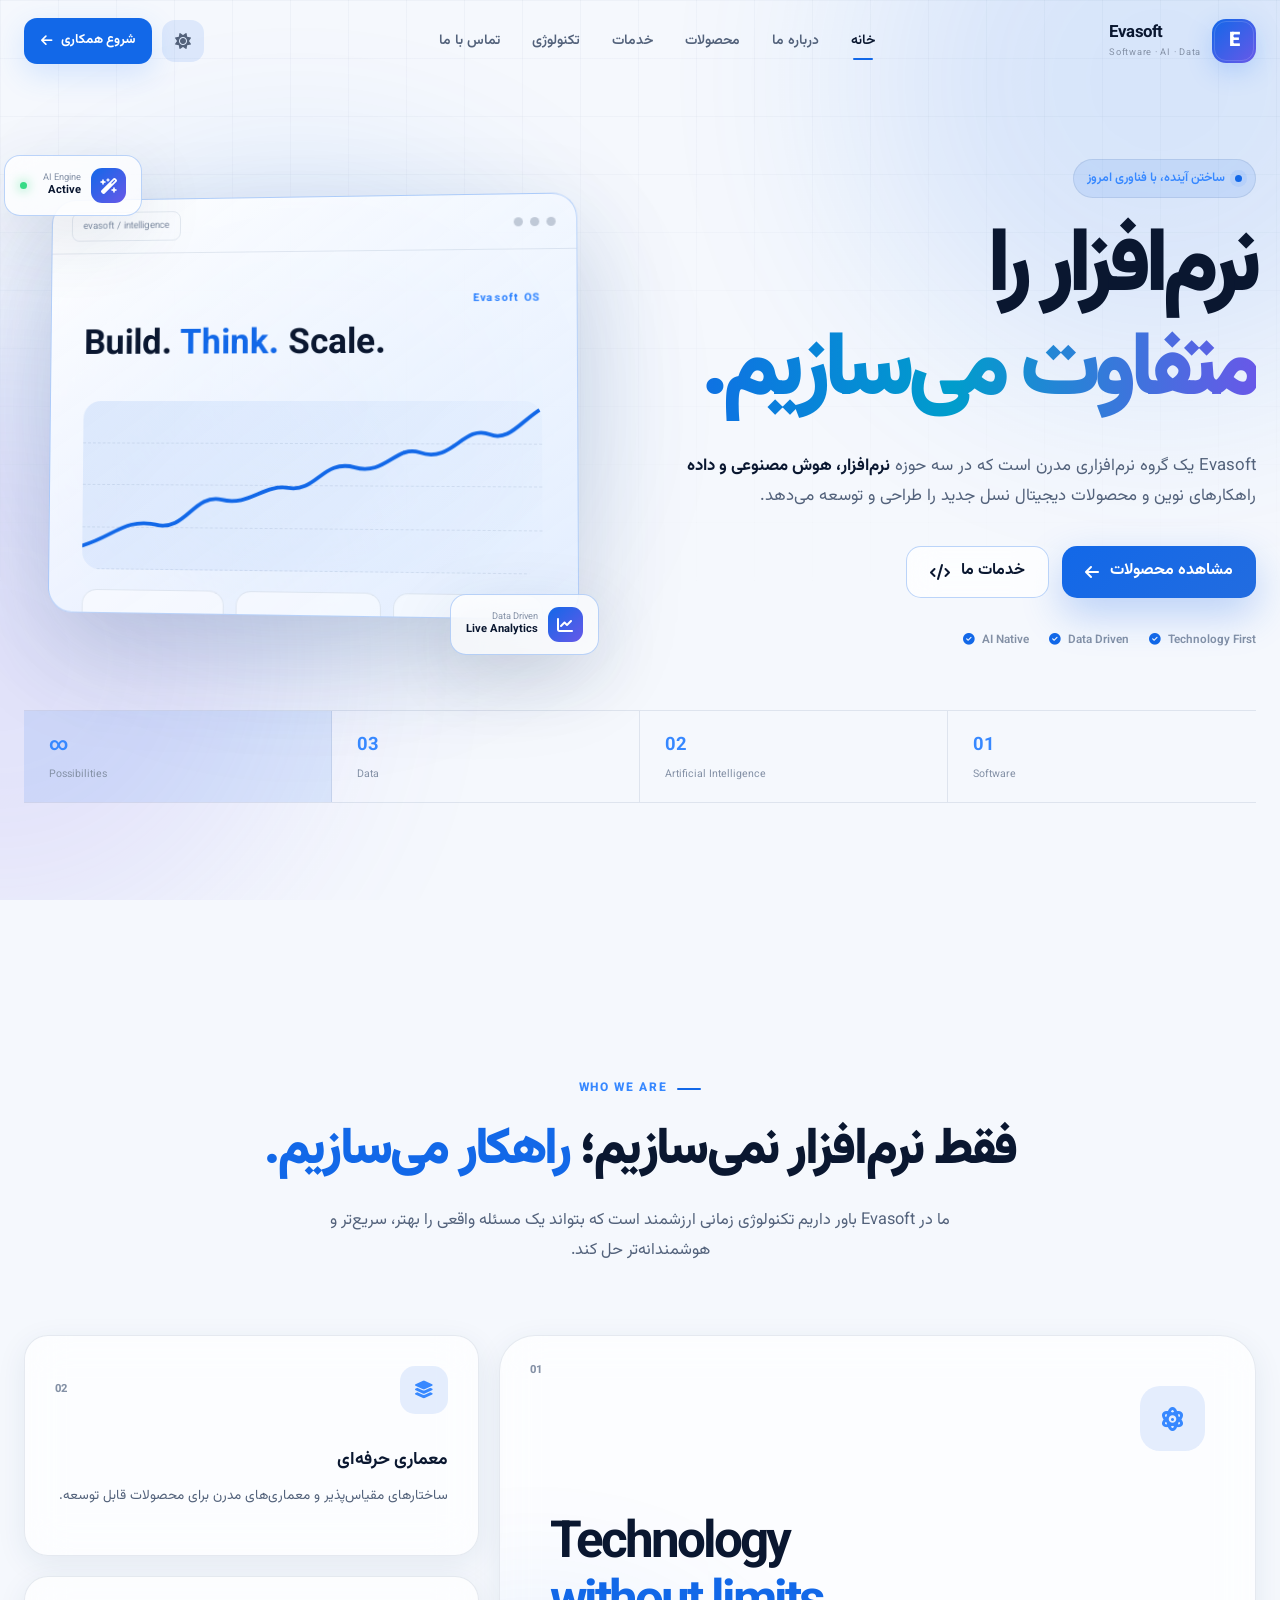
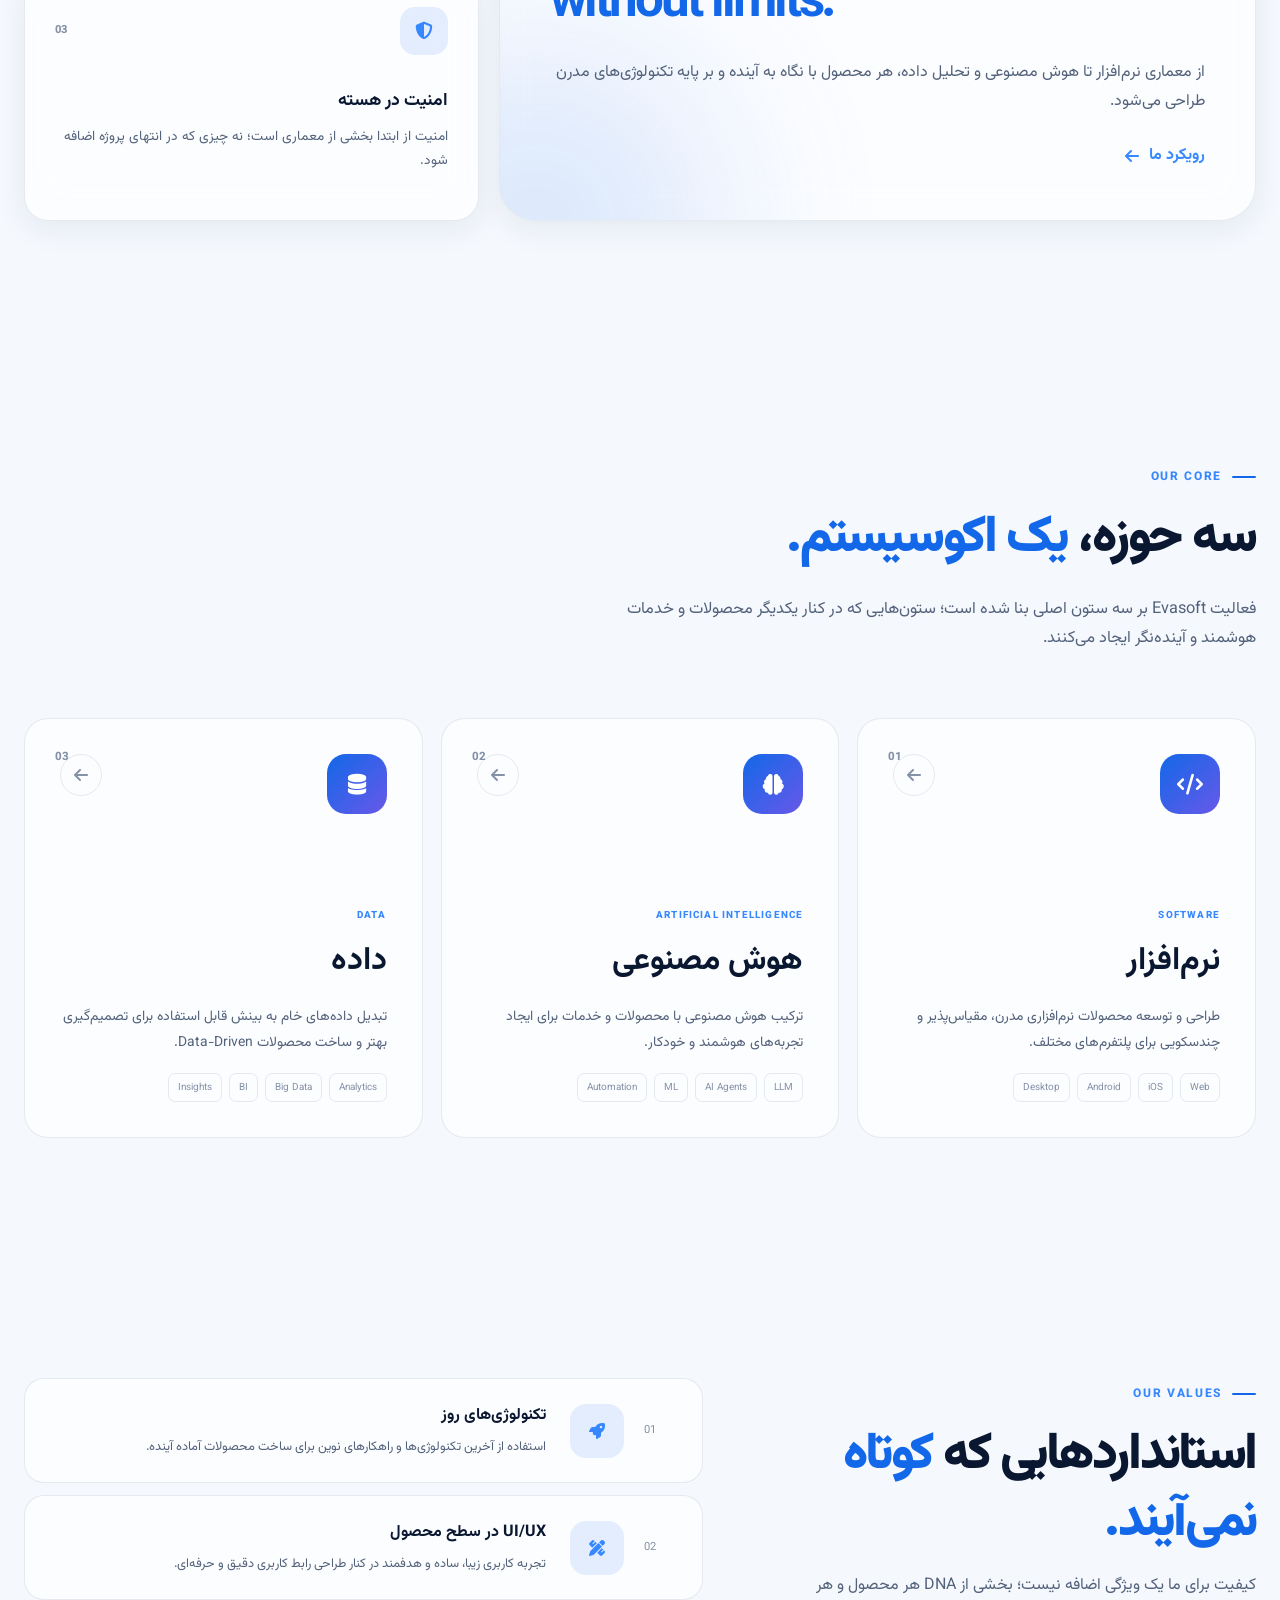
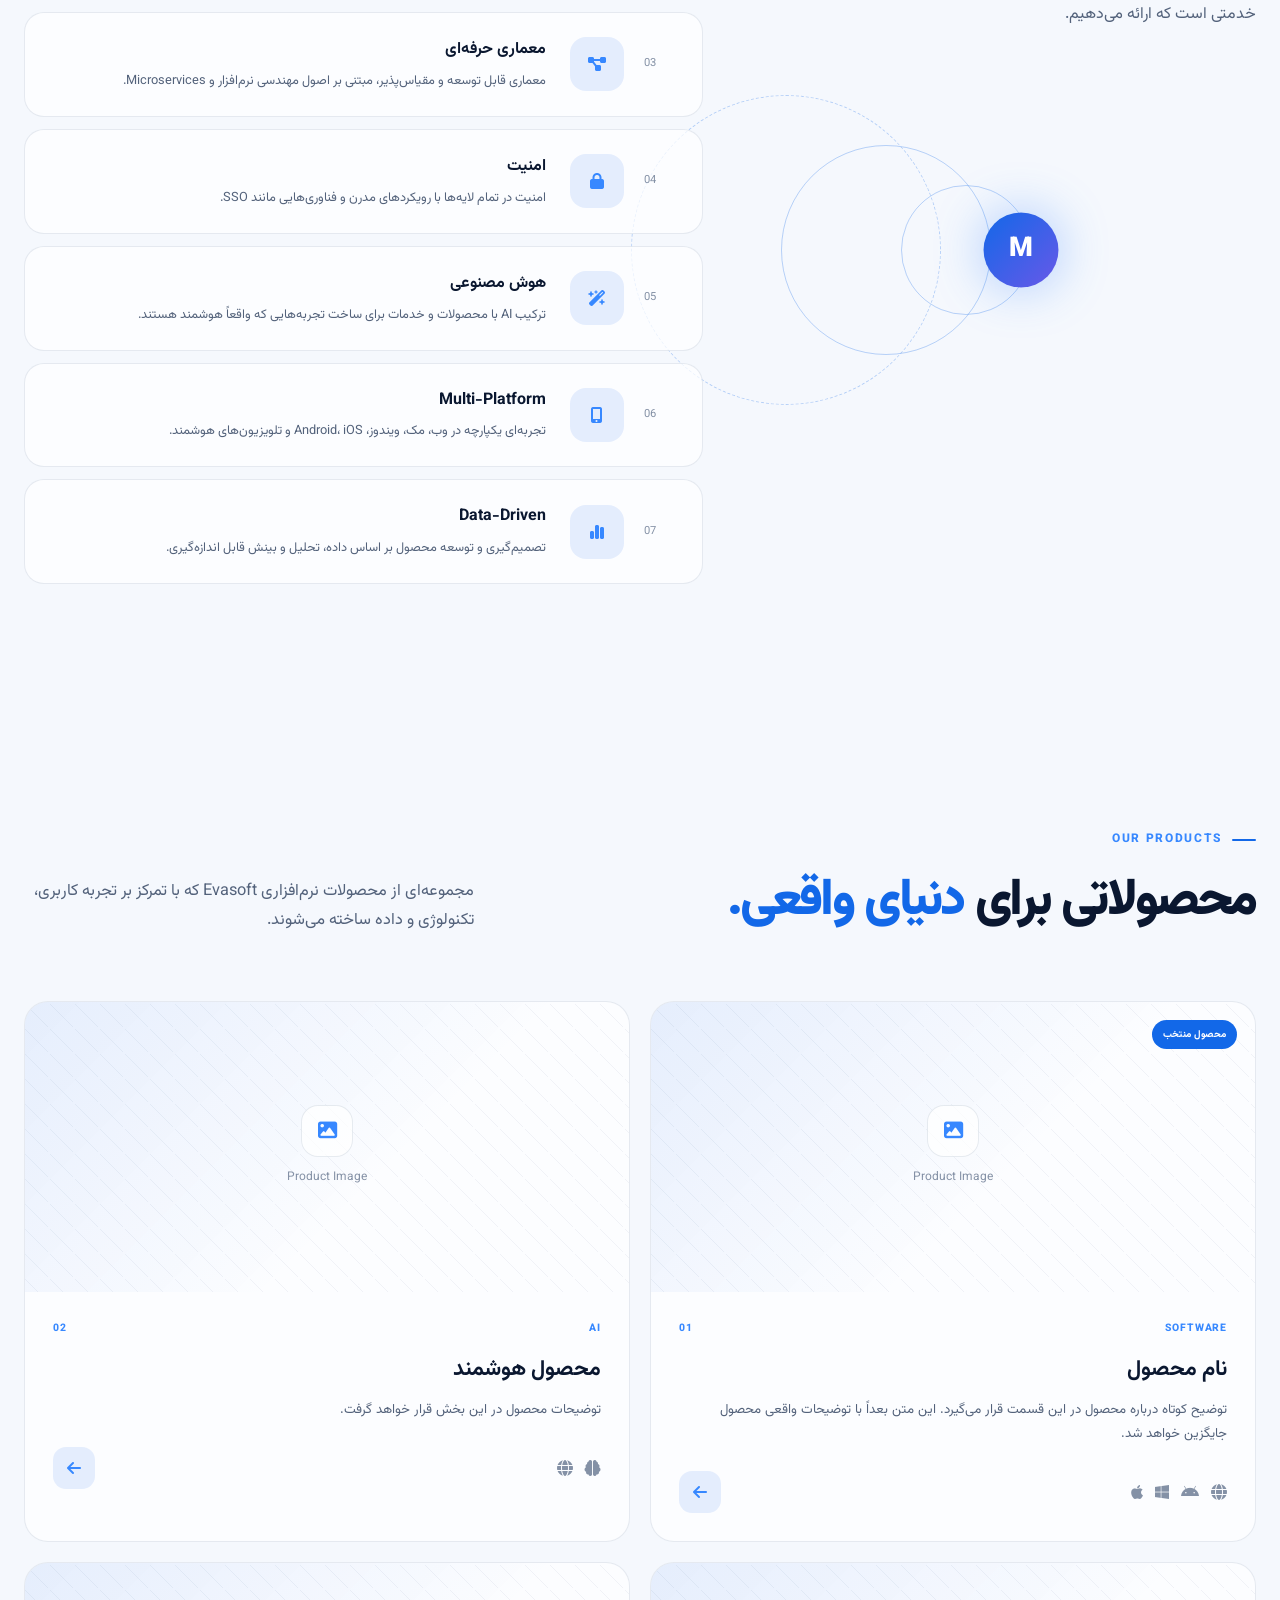
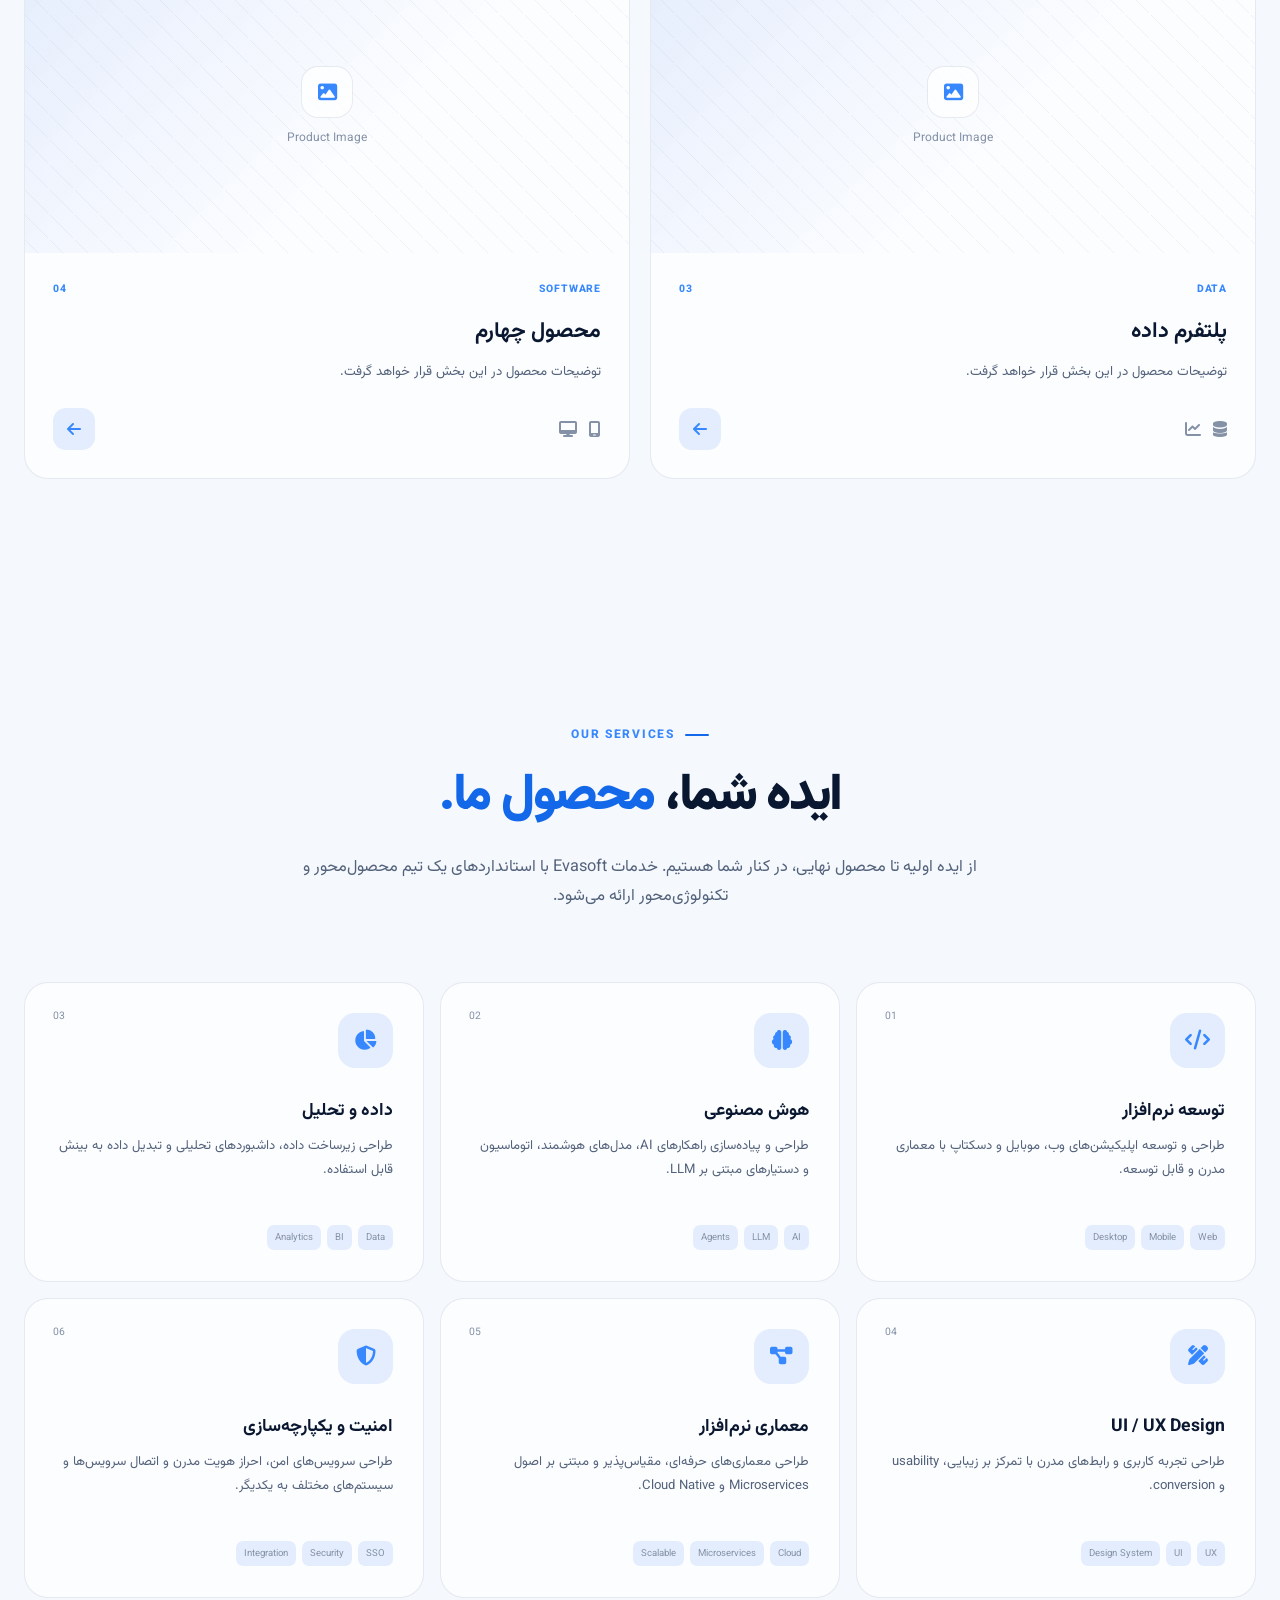
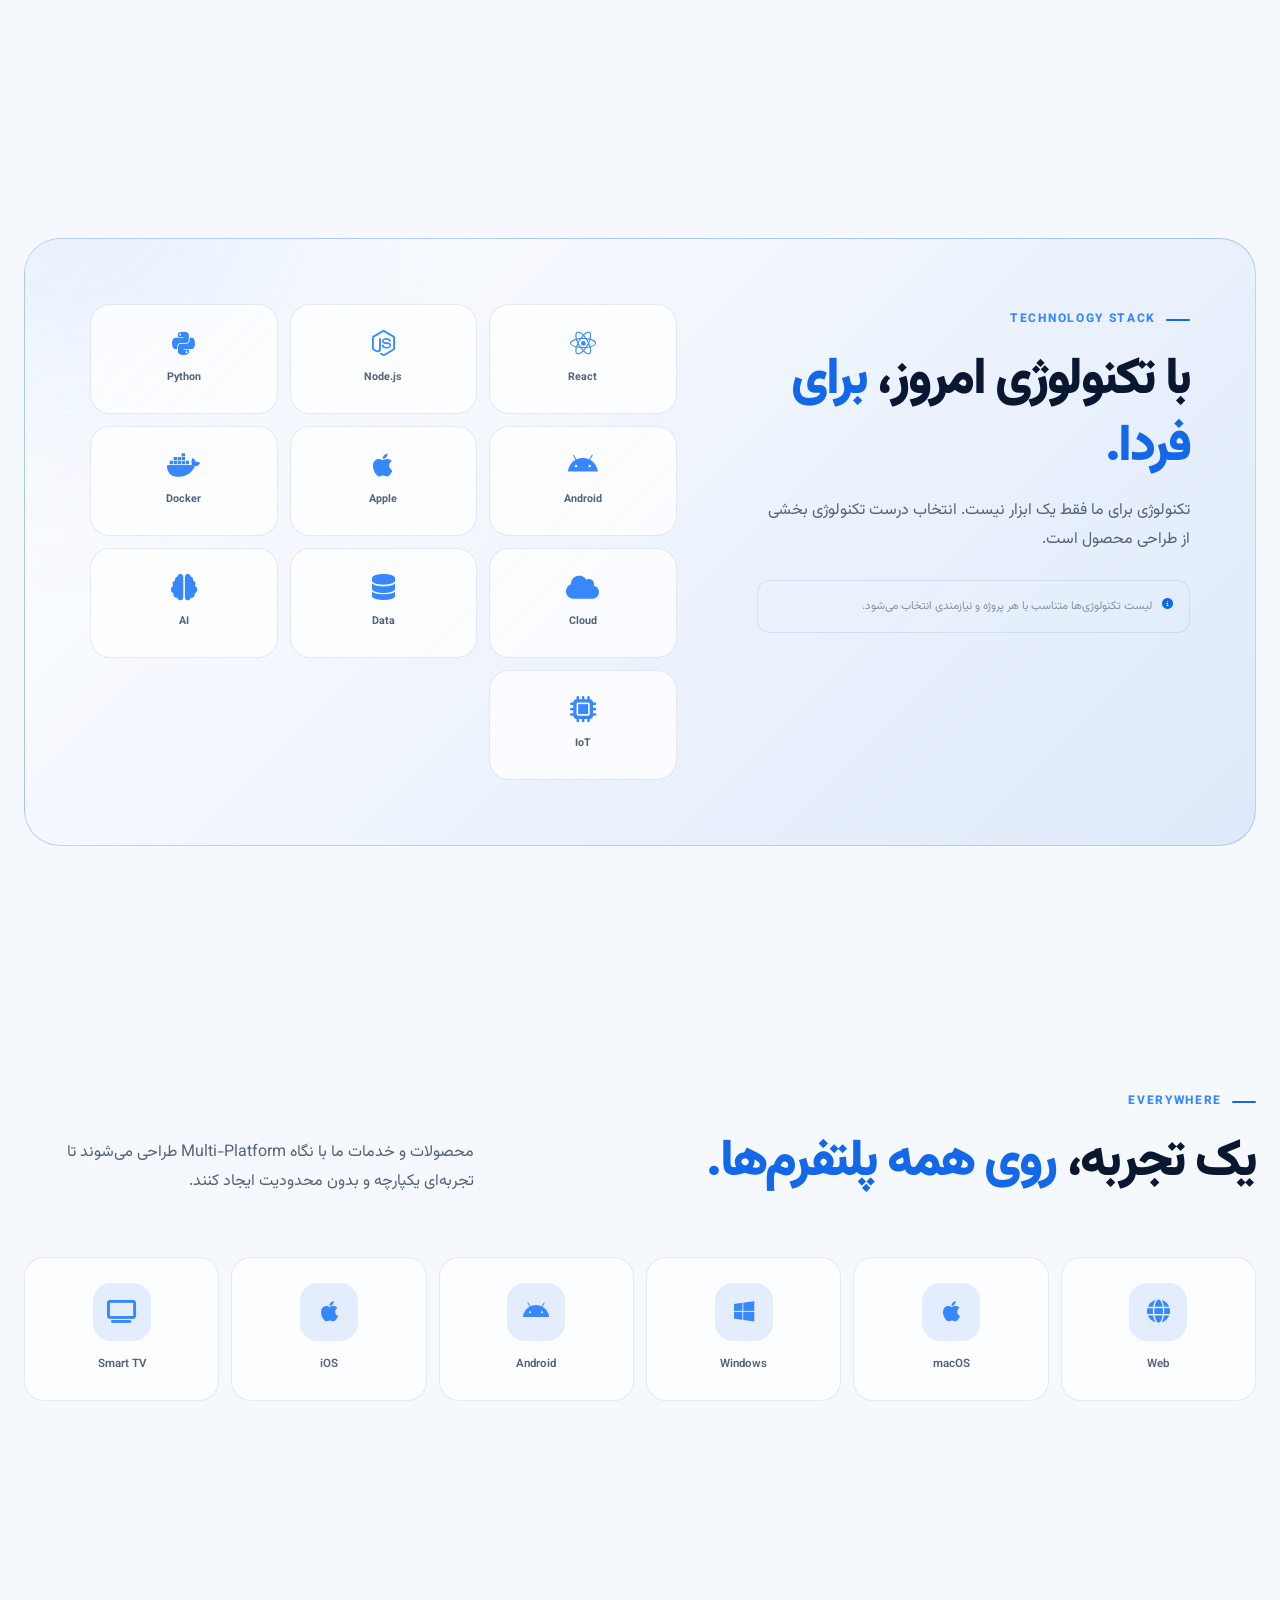
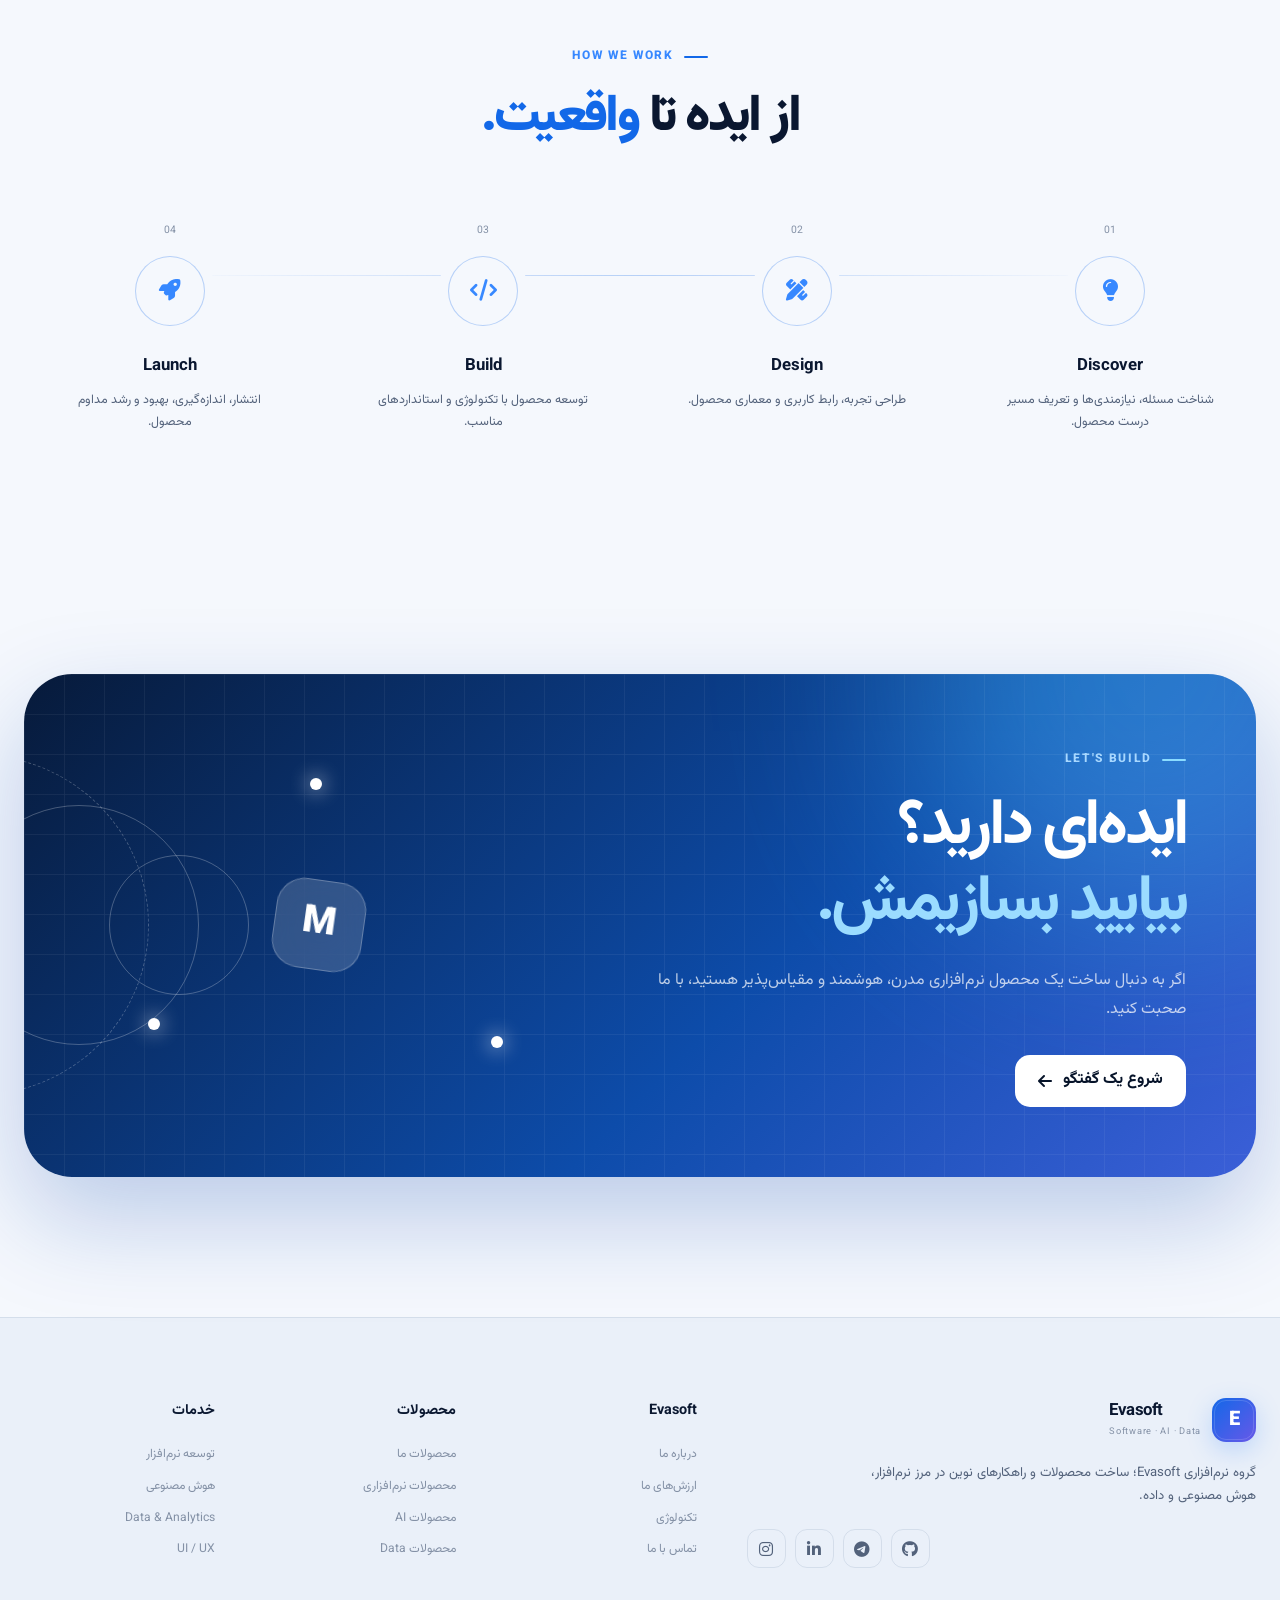
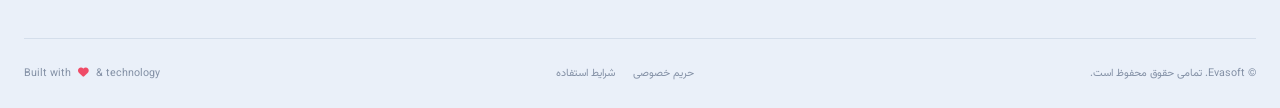
==== commit 8fc5c298: "fix darkmode btn" ====
--- a/index.html
+++ b/index.html
@@ -89,11 +89,11 @@
                     بعداً می‌توانی این بخش را با img جایگزین کنی.
                 -->
                 <span class="brand-logo-placeholder">
-                    <span>M</span>
+                    <span>E</span>
                 </span>
 
                 <span class="brand-content">
-                    <strong class="brand-name">evasoft</strong>
+                    <strong class="brand-name">Evasoft</strong>
                     <small class="brand-tagline">Software · AI · Data</small>
                 </span>
 
@@ -138,6 +138,7 @@
                     class="icon-button theme-toggle"
                     id="themeToggle"
                     type="button"
+                    data-theme-toggle
                     aria-label="تغییر حالت نمایش"
                     title="تغییر حالت نمایش"
                 >
@@ -1709,11 +1710,11 @@
                     <a href="#home" class="brand">
 
                         <span class="brand-logo-placeholder">
-                            <span>M</span>
+                            <span>E</span>
                         </span>
 
                         <span class="brand-content">
-                            <strong class="brand-name">evasoft</strong>
+                            <strong class="brand-name">Evasoft</strong>
                             <small class="brand-tagline">
                                 Software · AI · Data
                             </small>
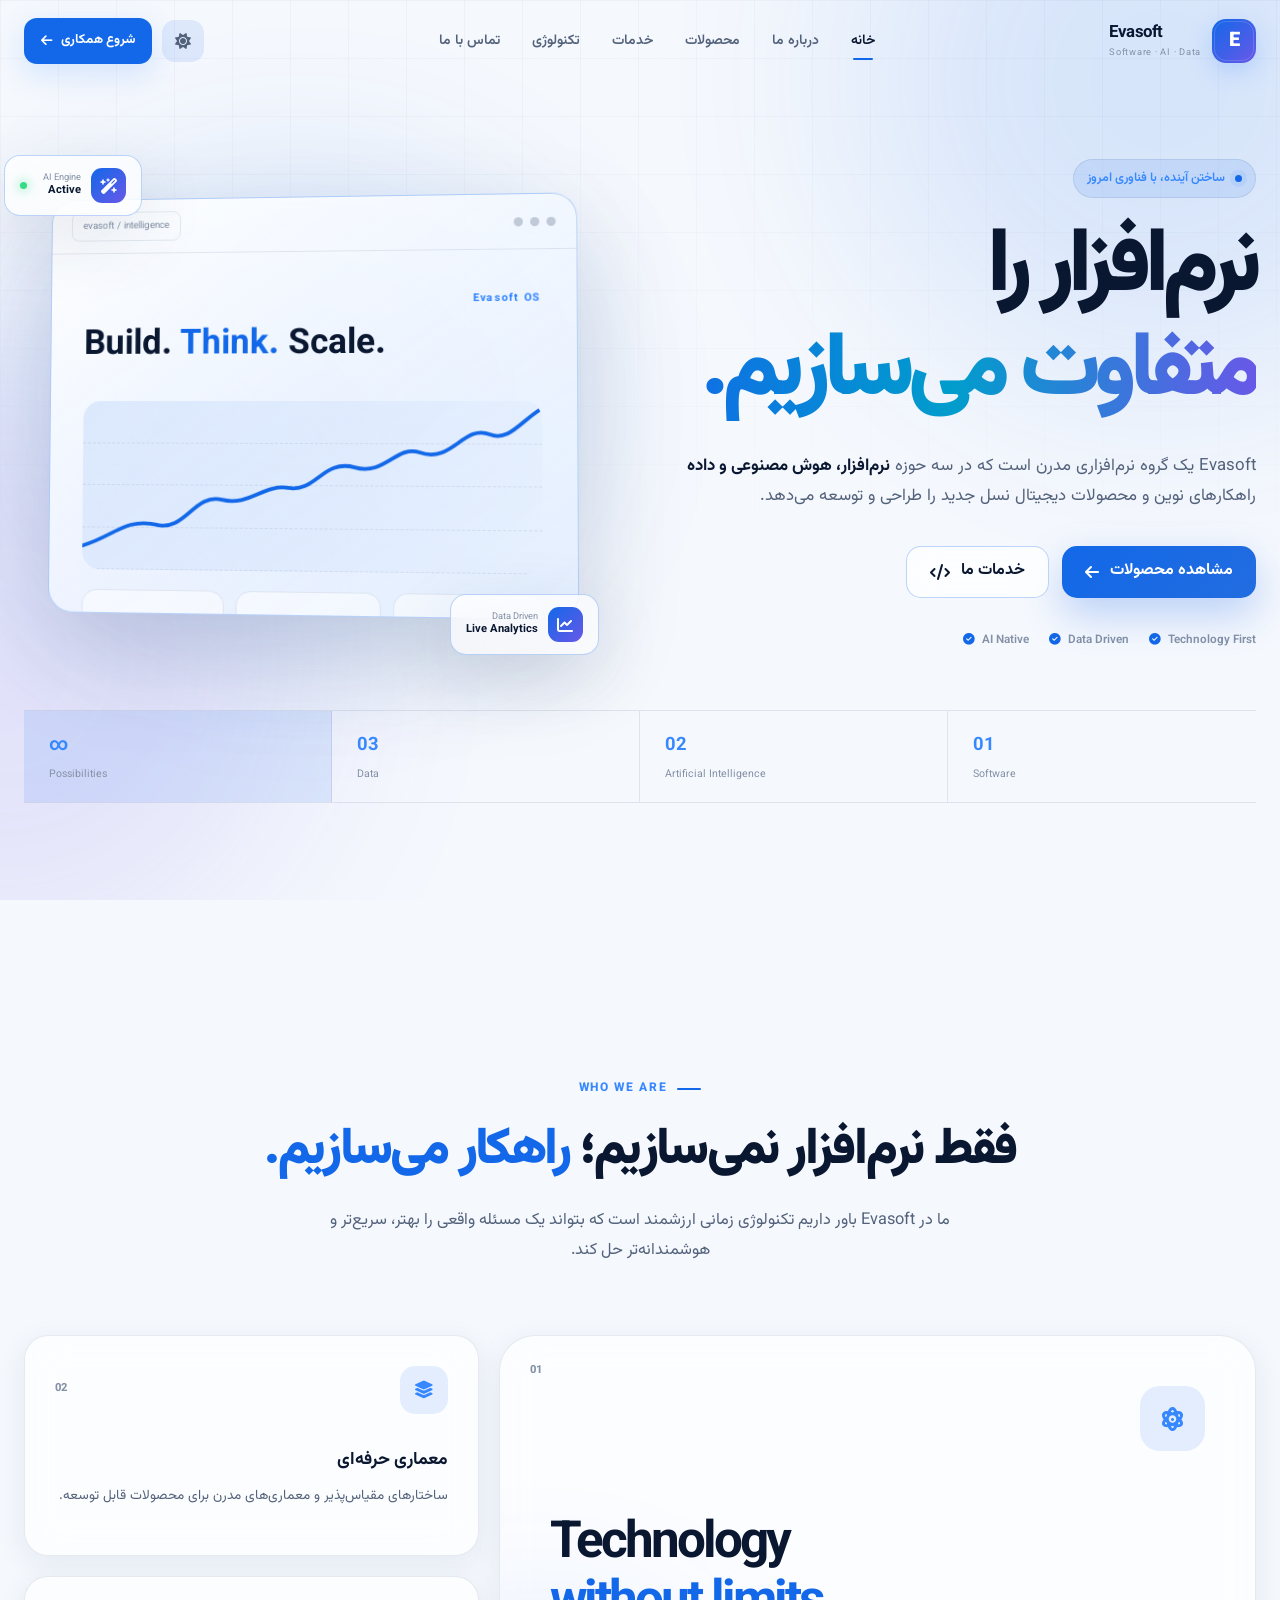
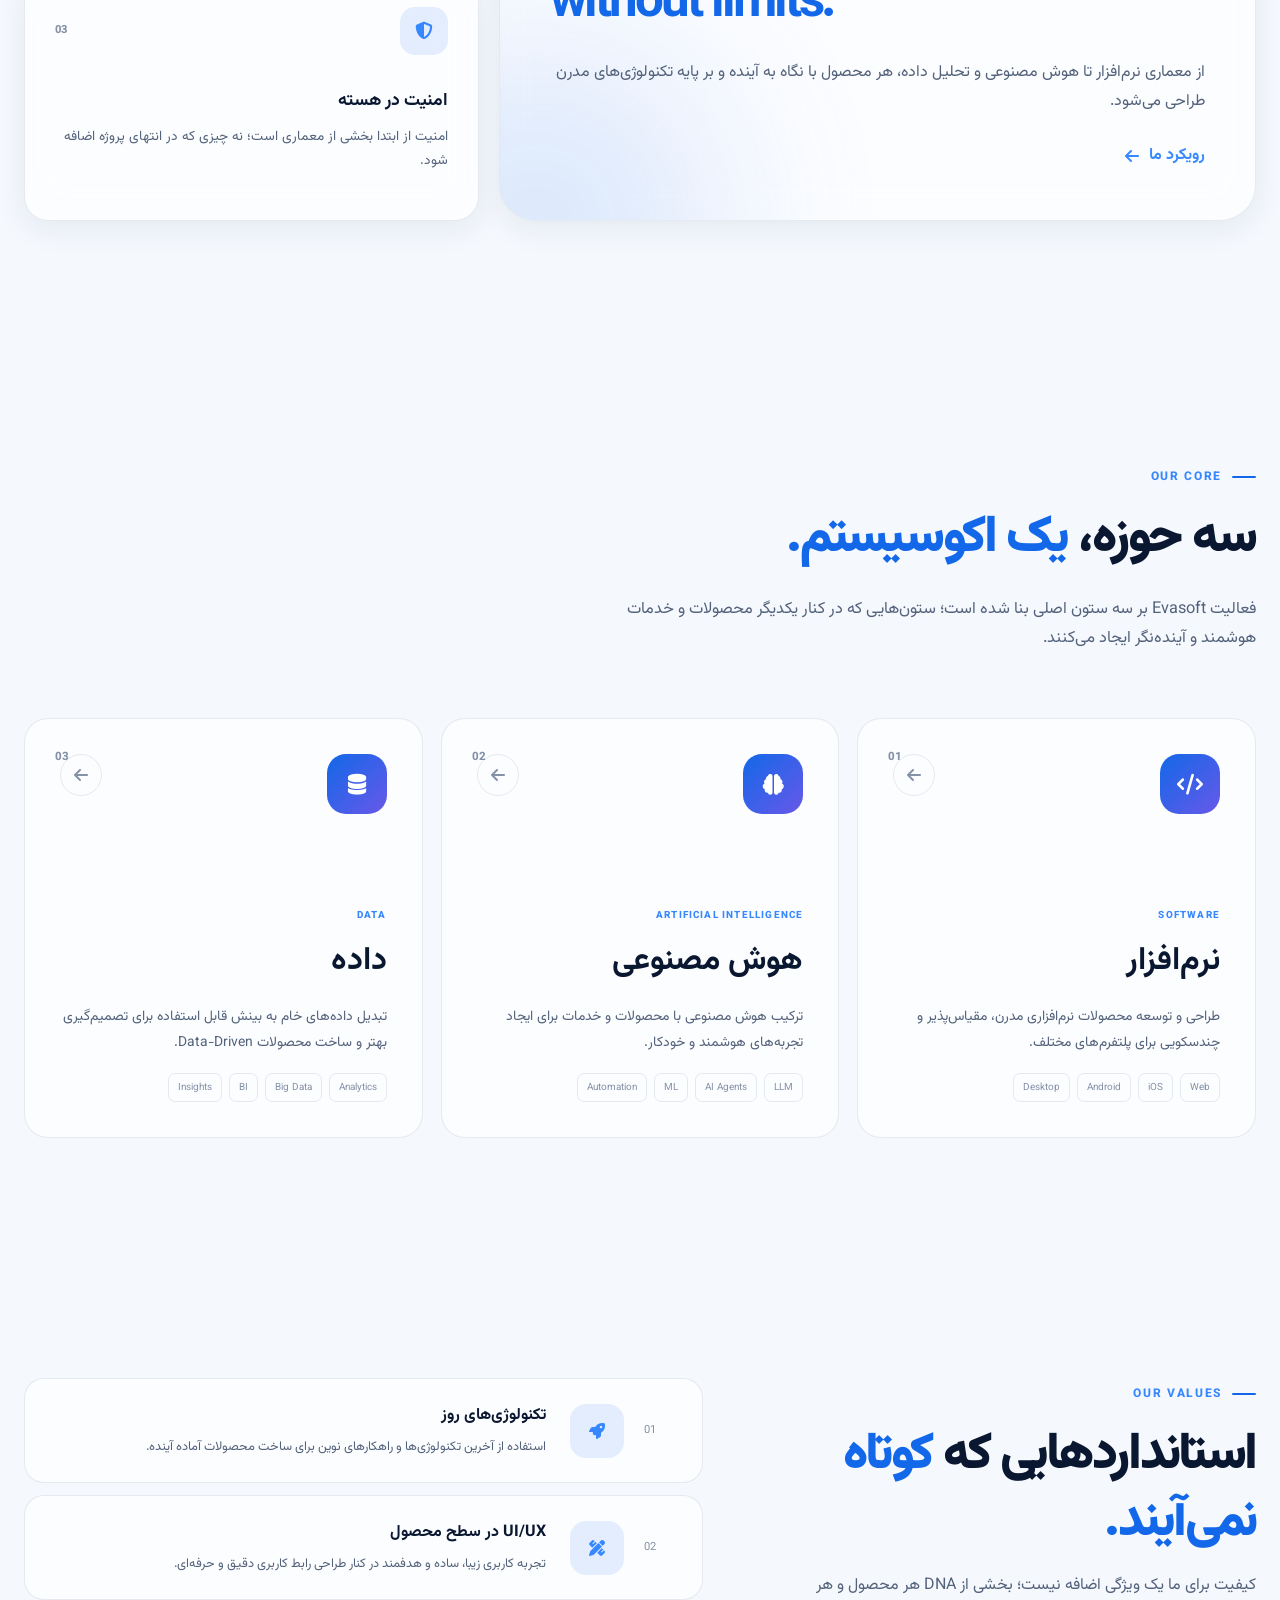
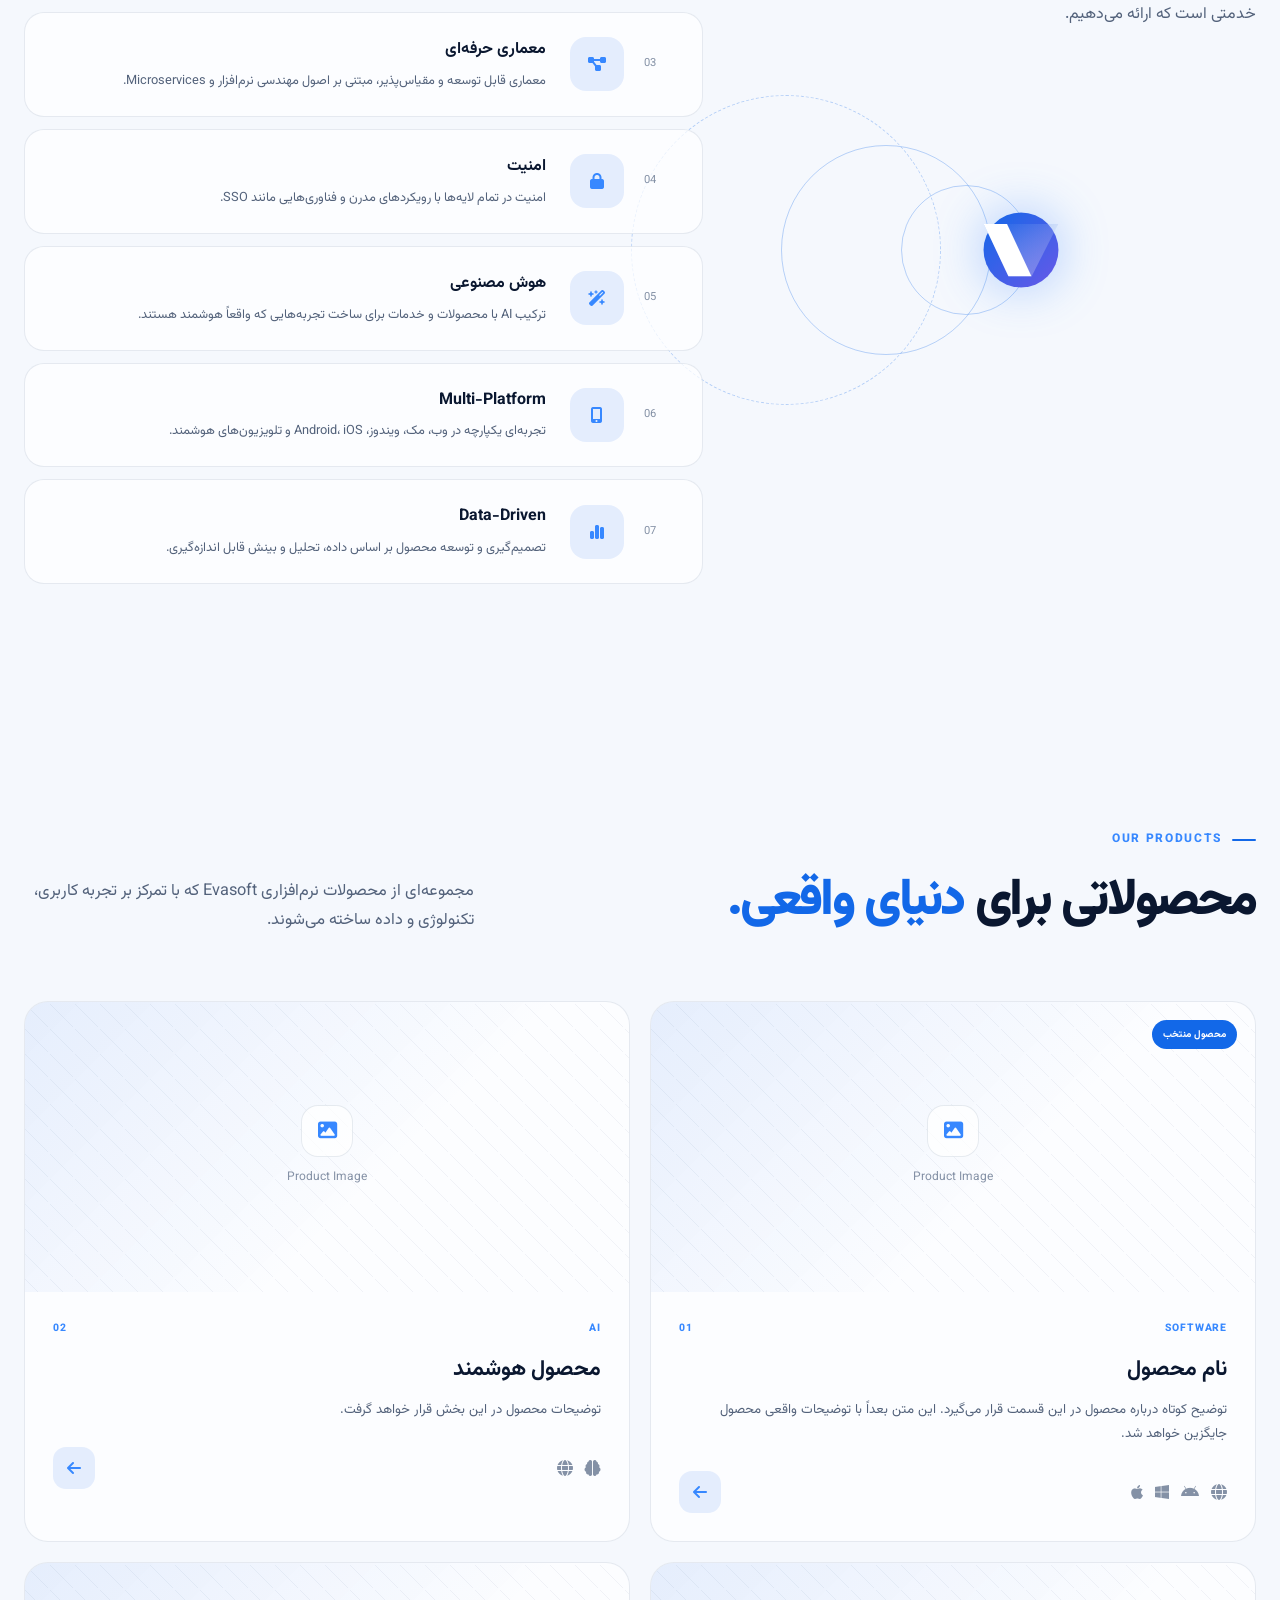
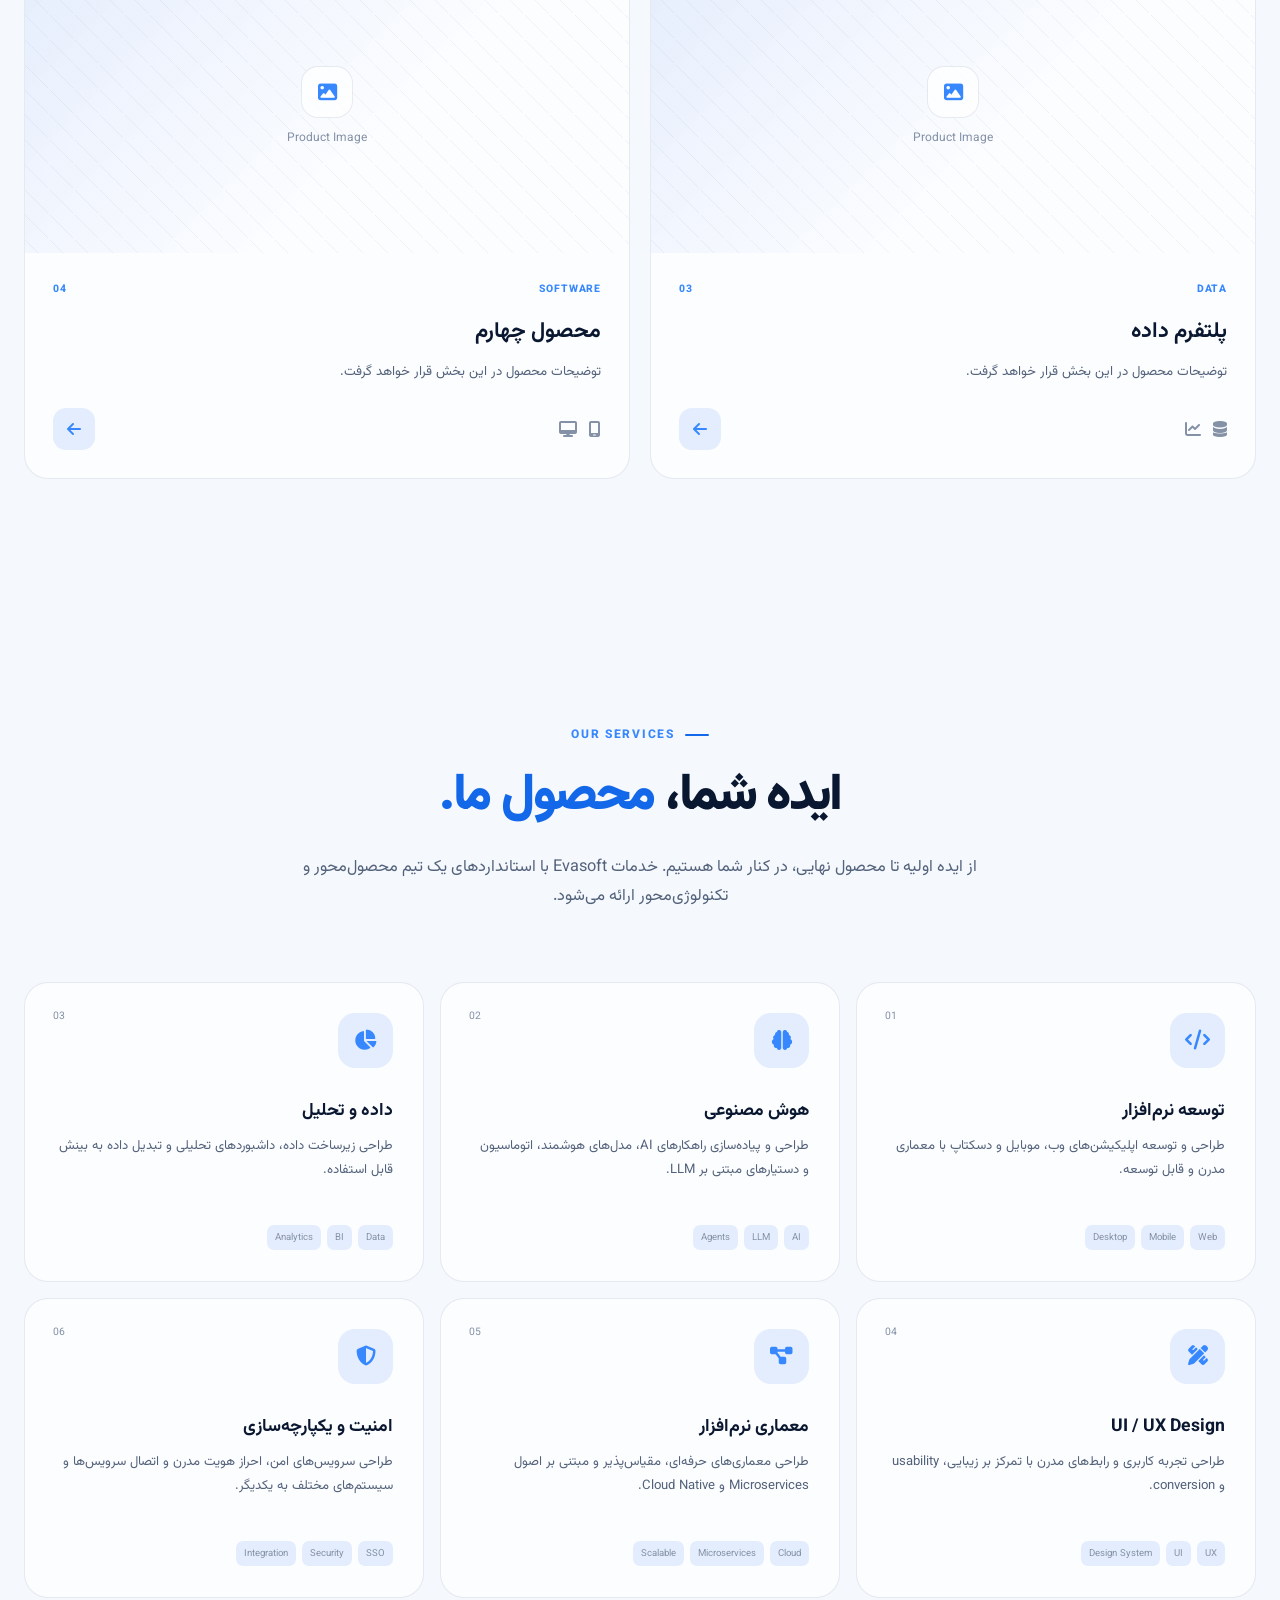
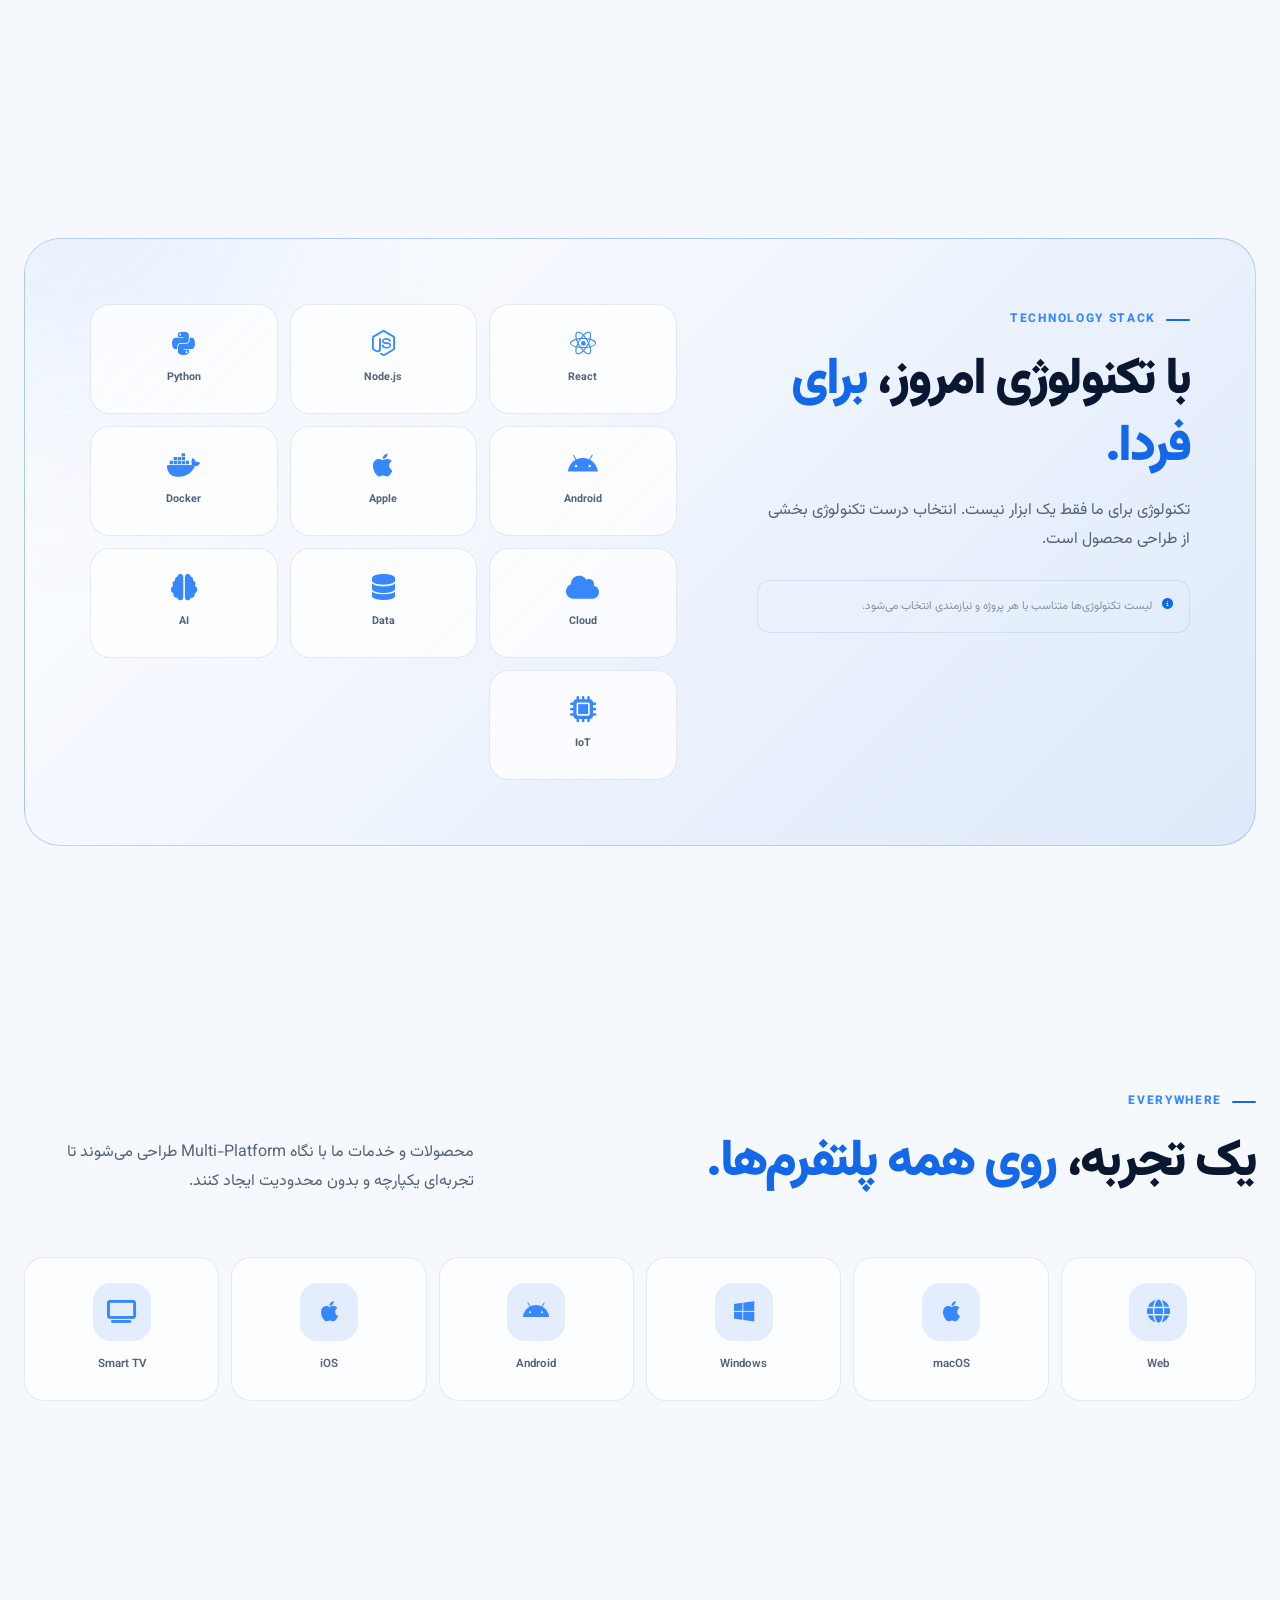
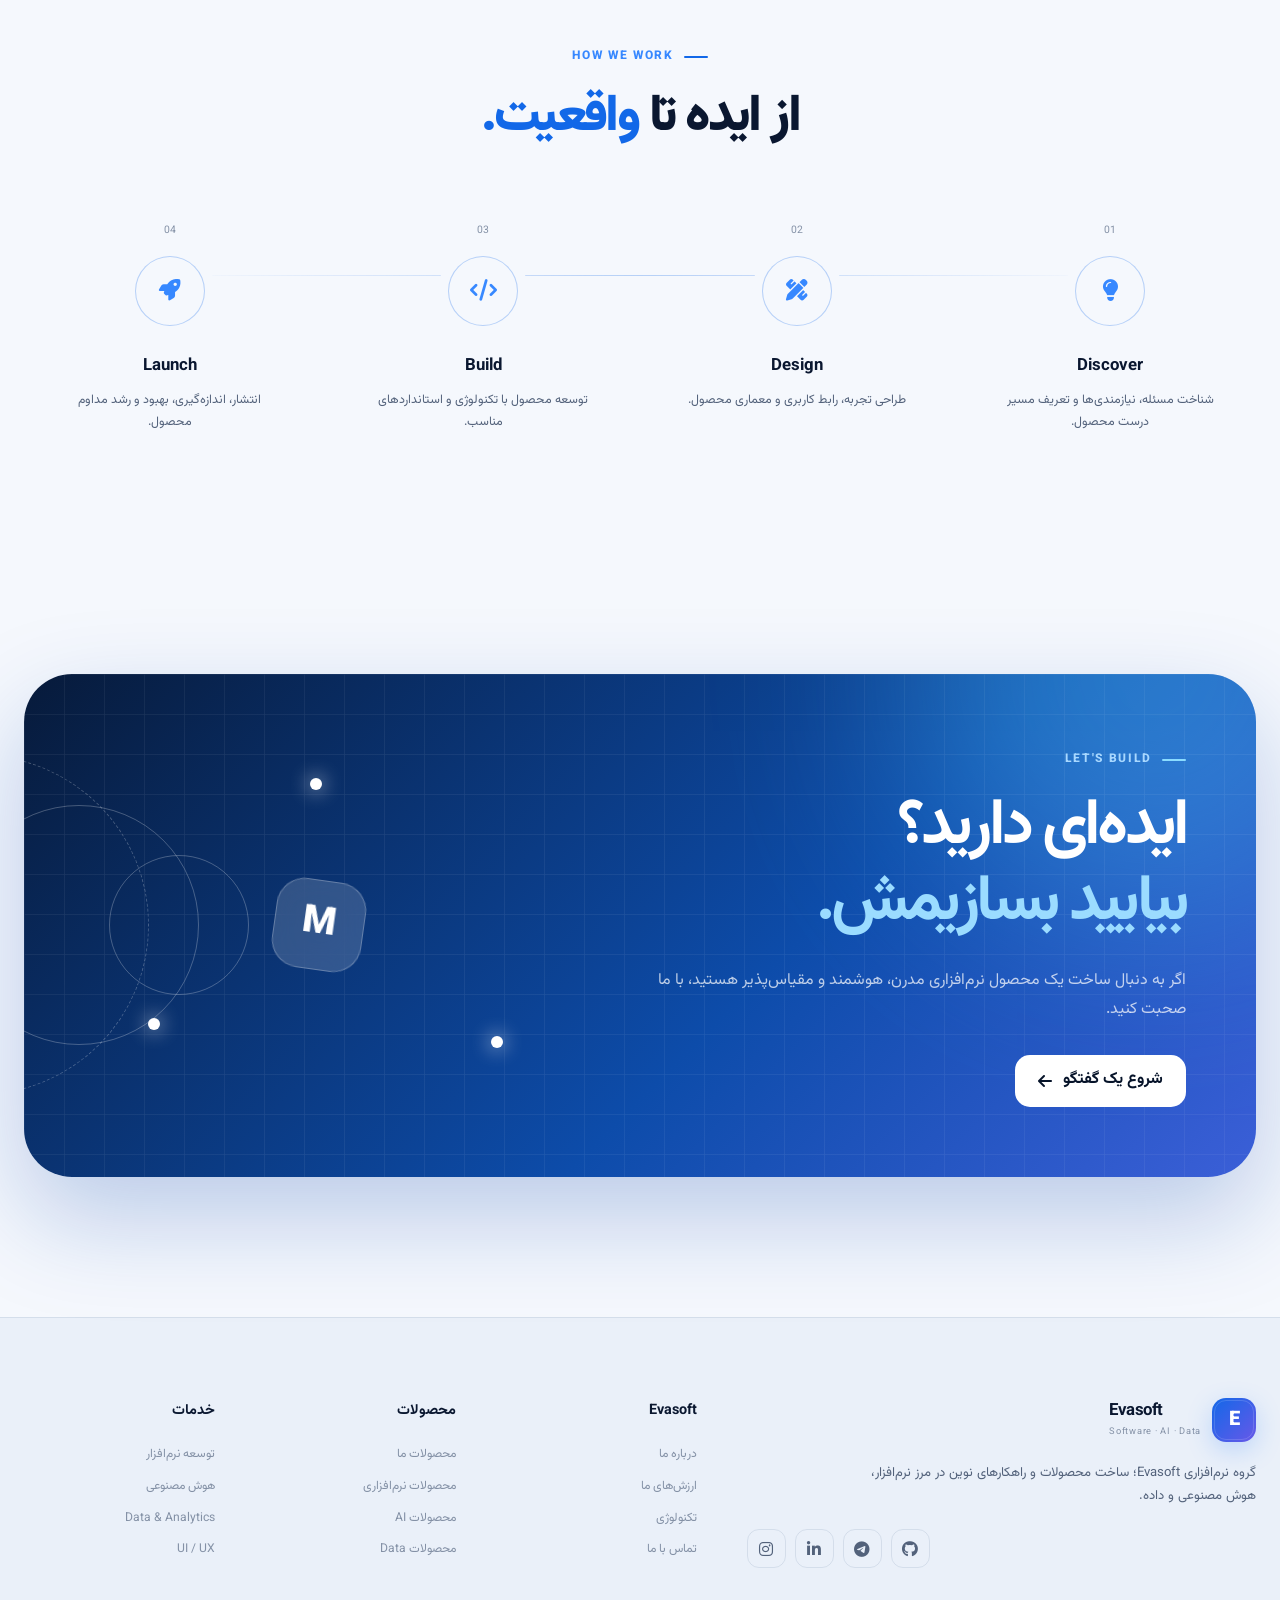
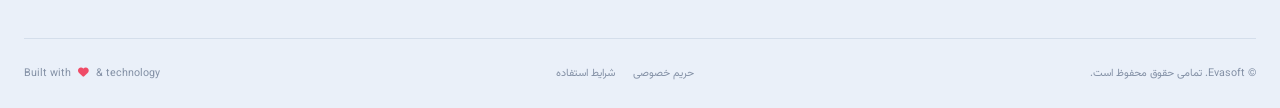
==== commit 5304b17d: "Added logo" ====
--- a/index.html
+++ b/index.html
@@ -4,7 +4,7 @@
     <meta charset="UTF-8">
     <meta name="viewport" content="width=device-width, initial-scale=1.0">
 
-    <title>Evasoft — گروه نرم‌افزاری مستر سافت</title>
+    <title>Evasoft — گروه نرم‌افزاری ایواسافت</title>
 
     <meta name="description"
           content="Evasoft؛ گروه نرم‌افزاری مبتنی بر فناوری‌های نوین در حوزه نرم‌افزار، هوش مصنوعی و داده.">
@@ -53,8 +53,7 @@
     ========================================================== -->
     <div class="page-loader" id="pageLoader">
         <div class="loader-logo">
-            <span class="loader-logo-mark">M</span>
-            <span>evasoft</span>
+            <img src="image/logo.svg" alt="Evasoft">
         </div>
 
         <div class="loader-line">
@@ -748,7 +747,7 @@
                             <div class="orbit orbit-3"></div>
 
                             <div class="orbit-core">
-                                <span>M</span>
+                                <img src="image/logo.svg" alt="Evasoft">
                             </div>
 
                         </div>
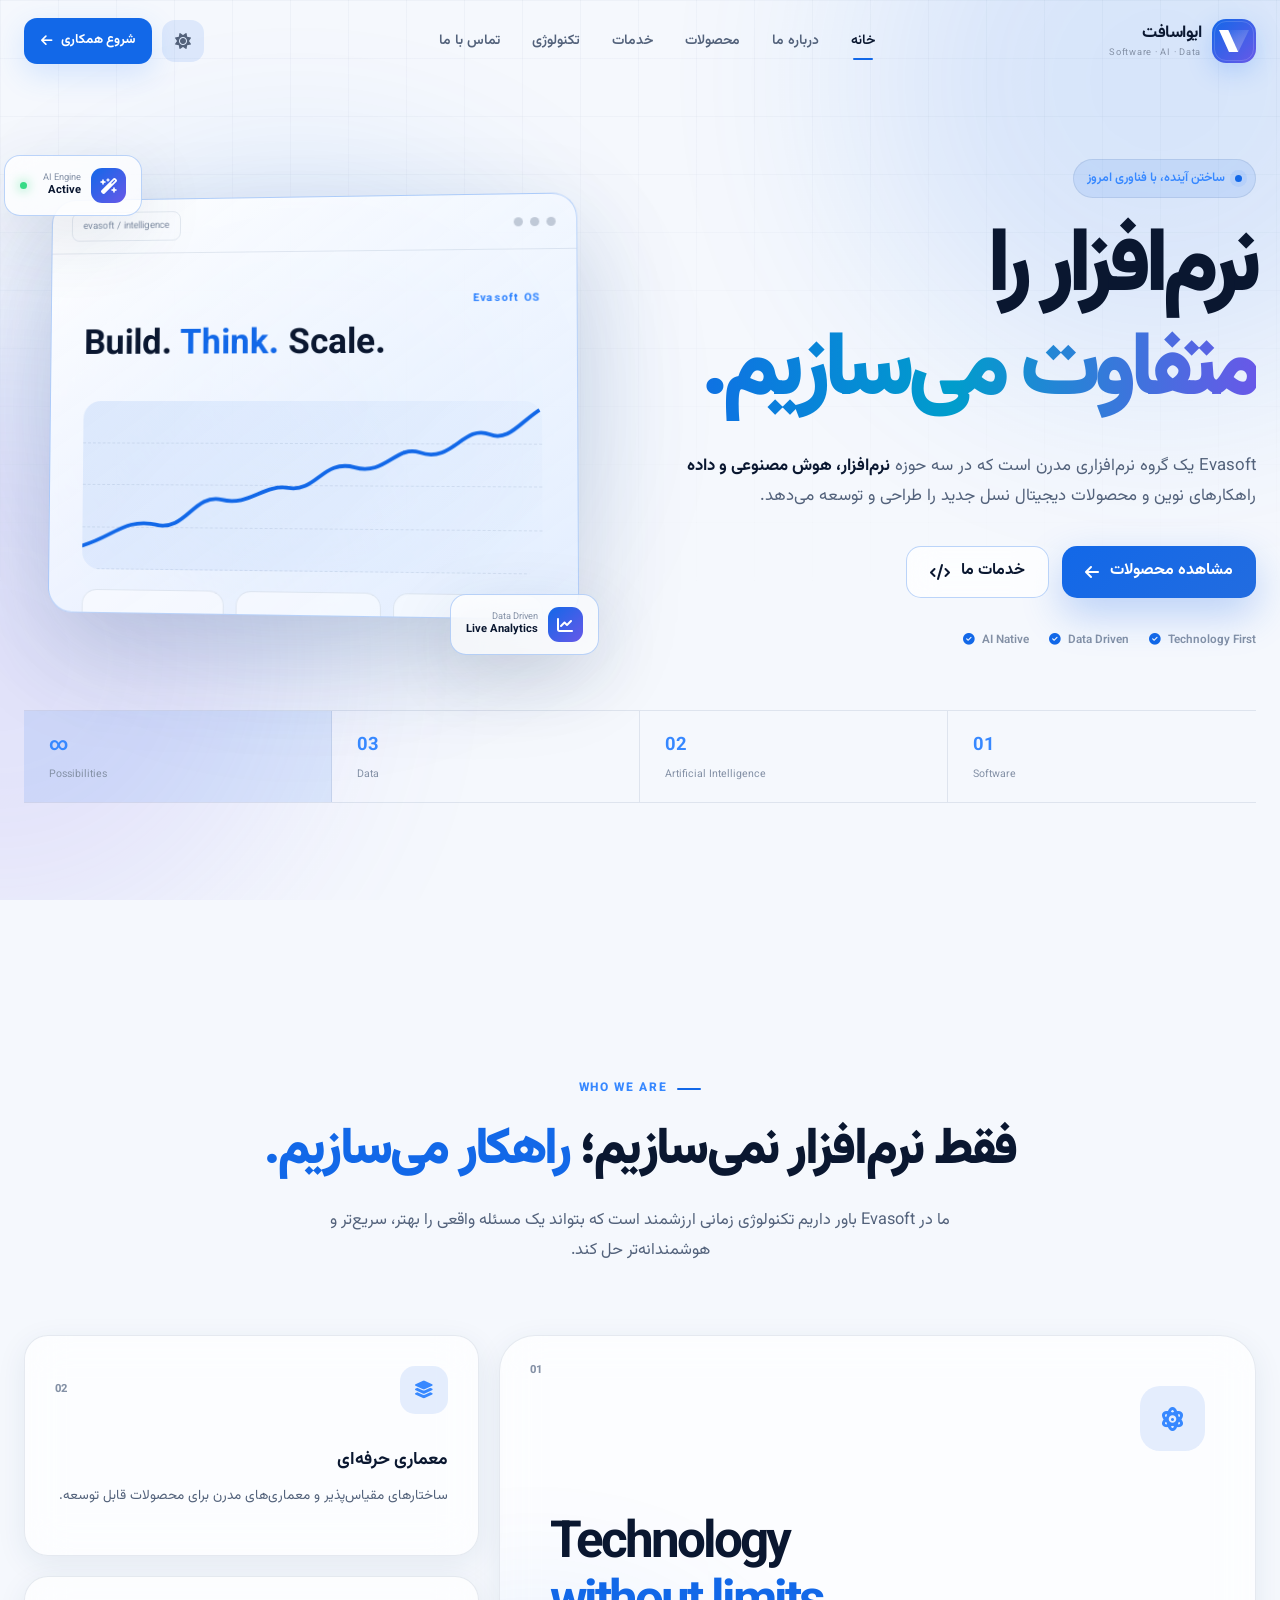
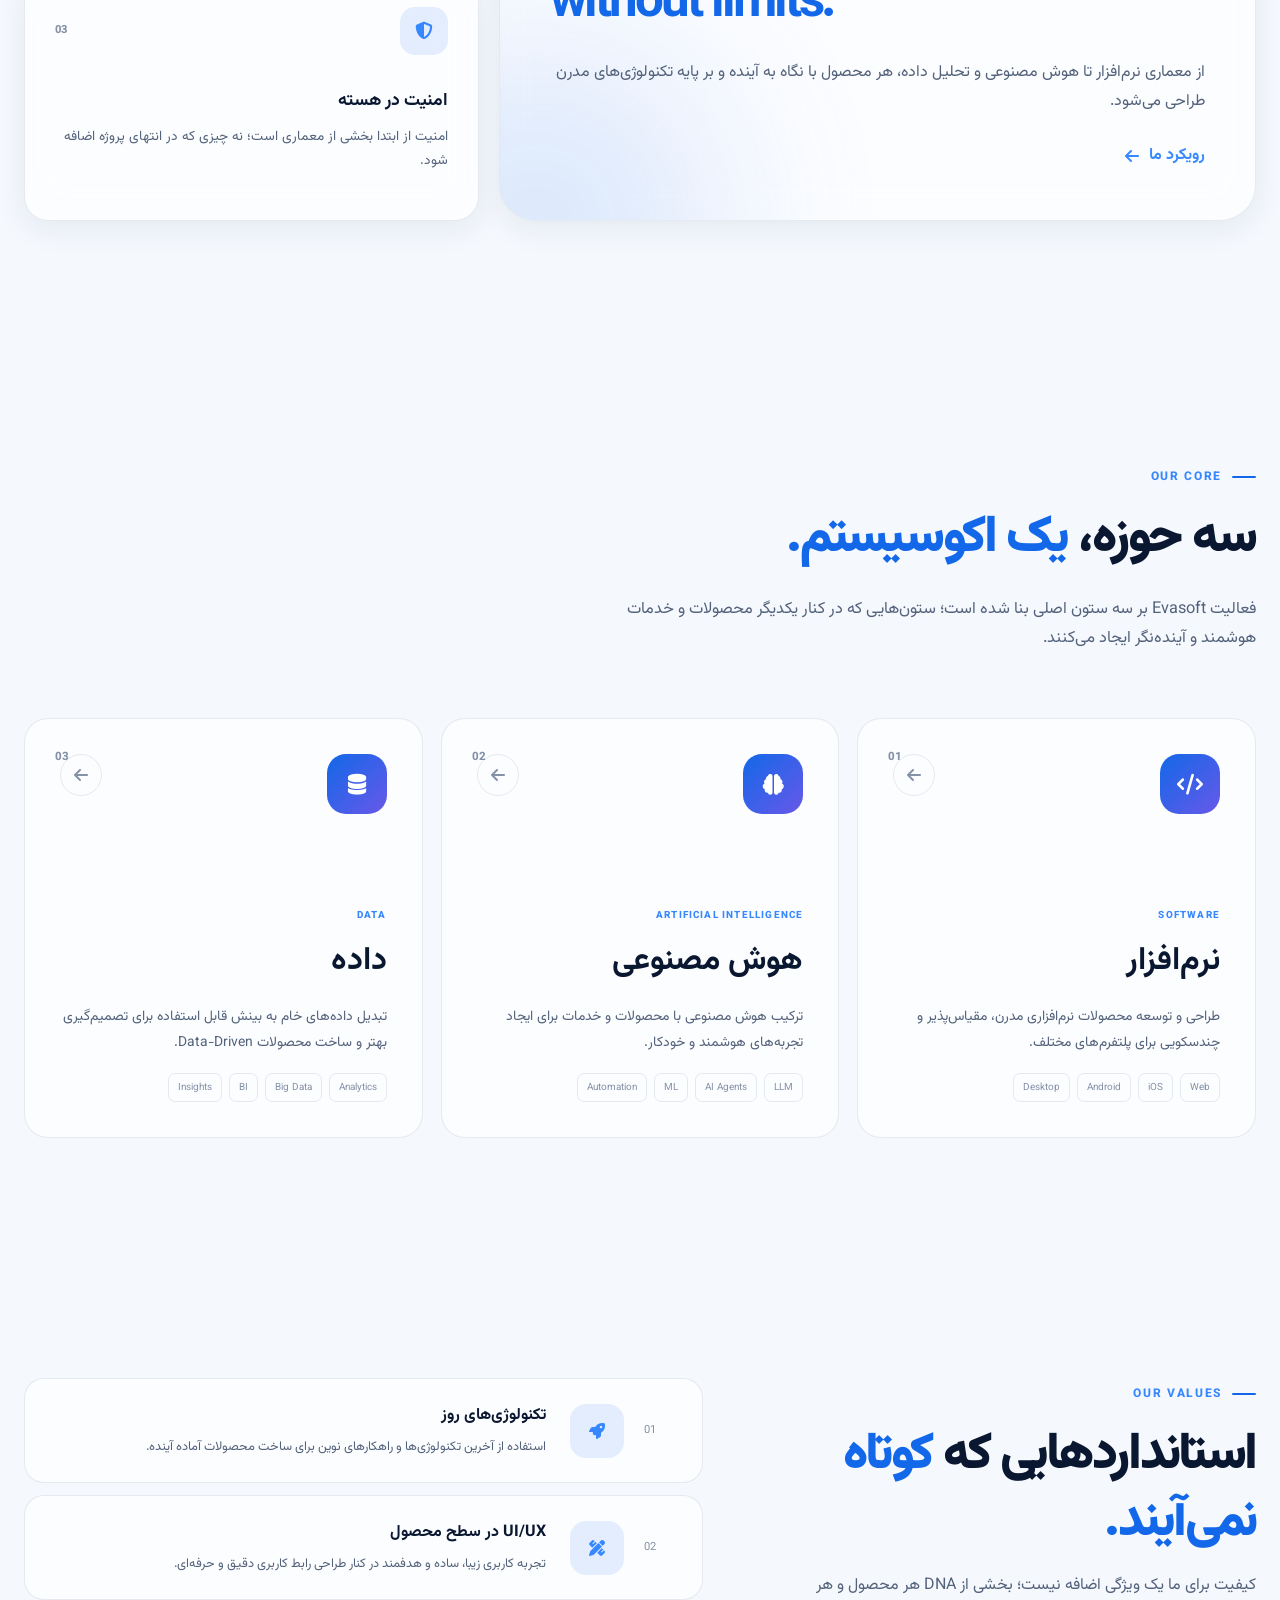
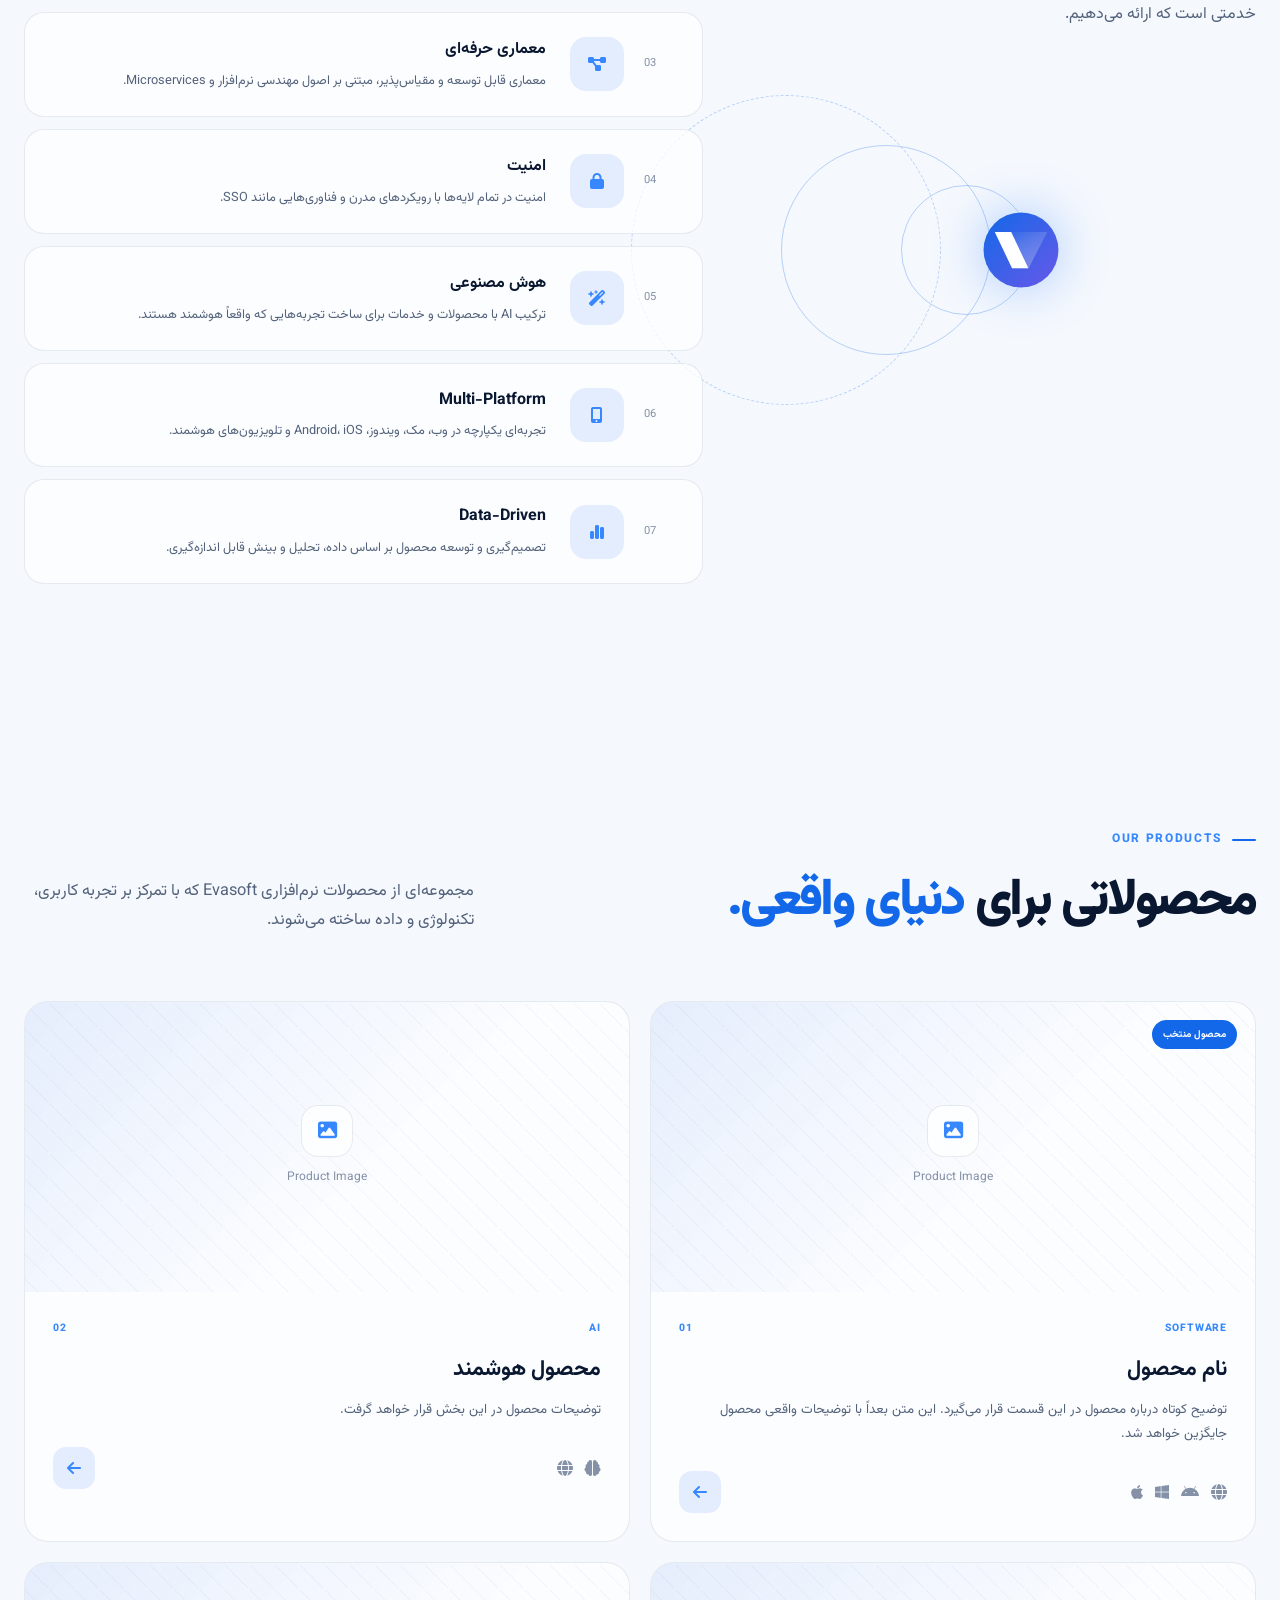
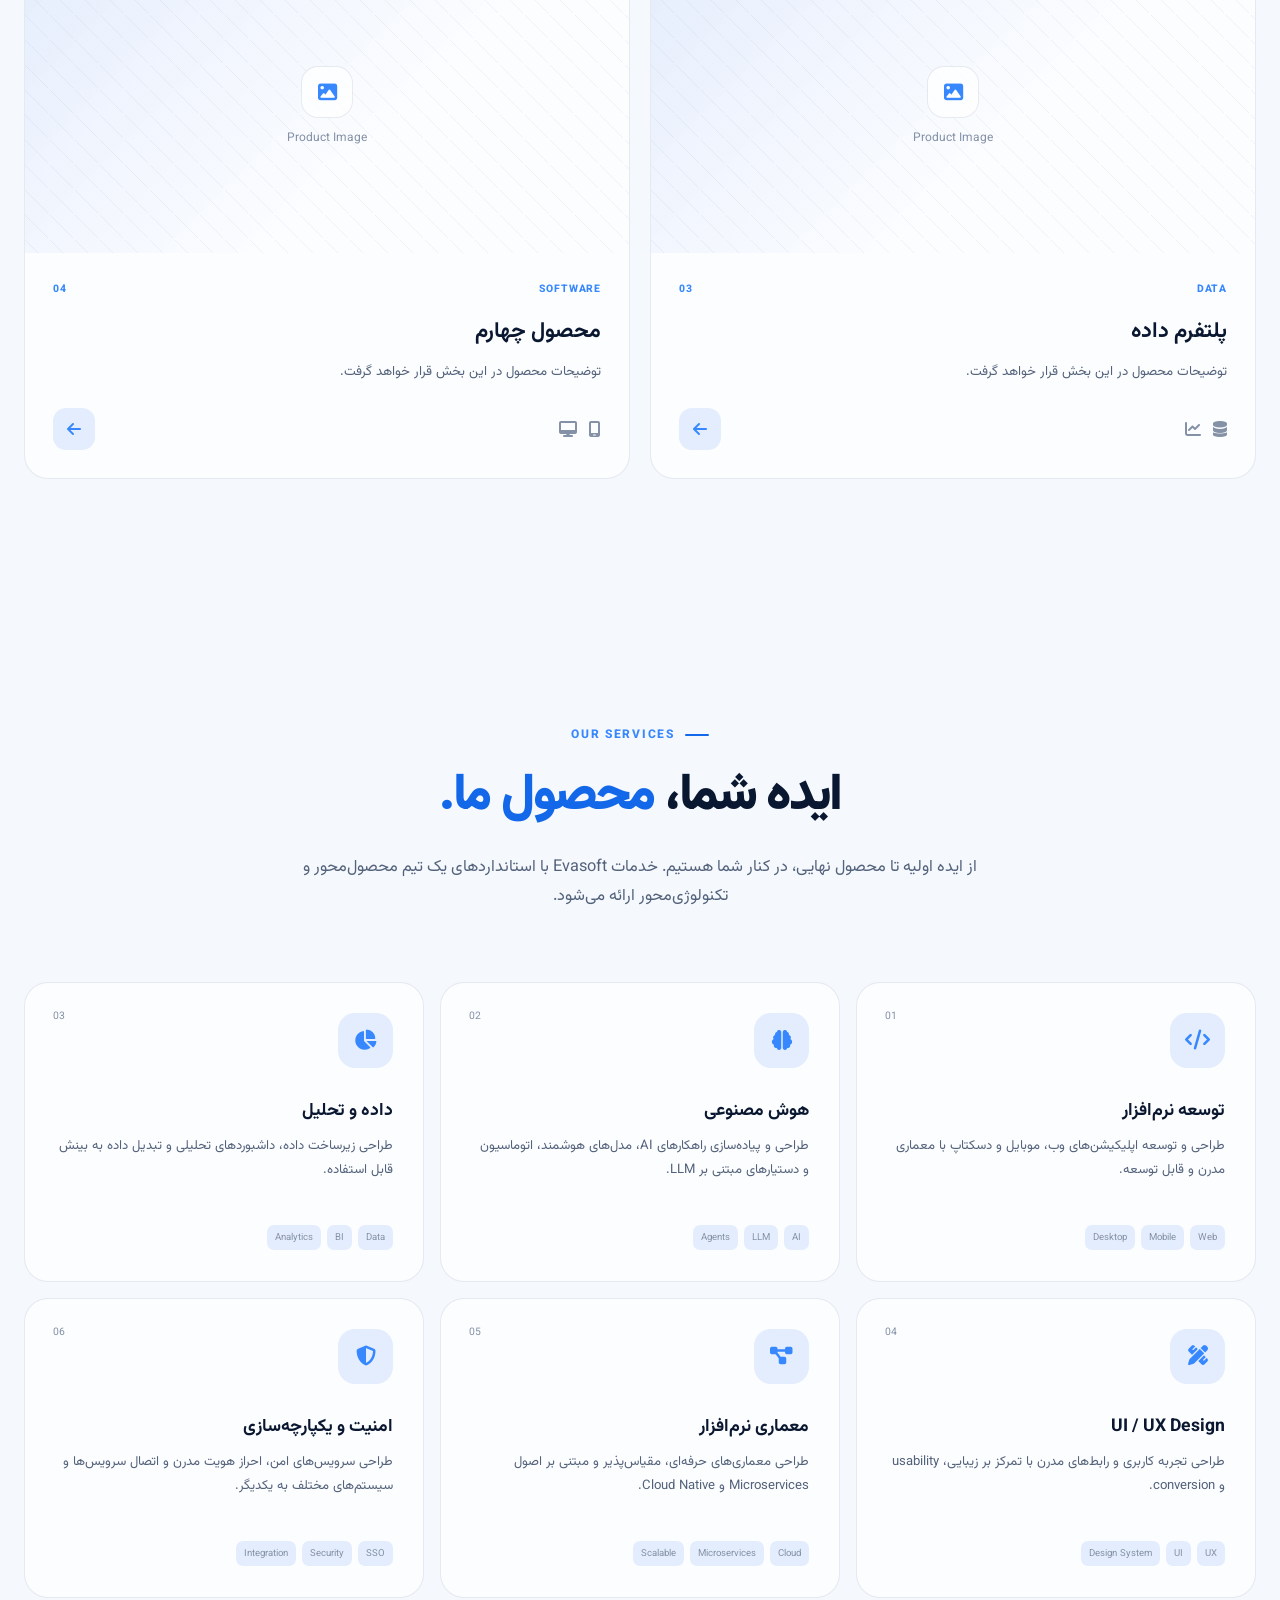
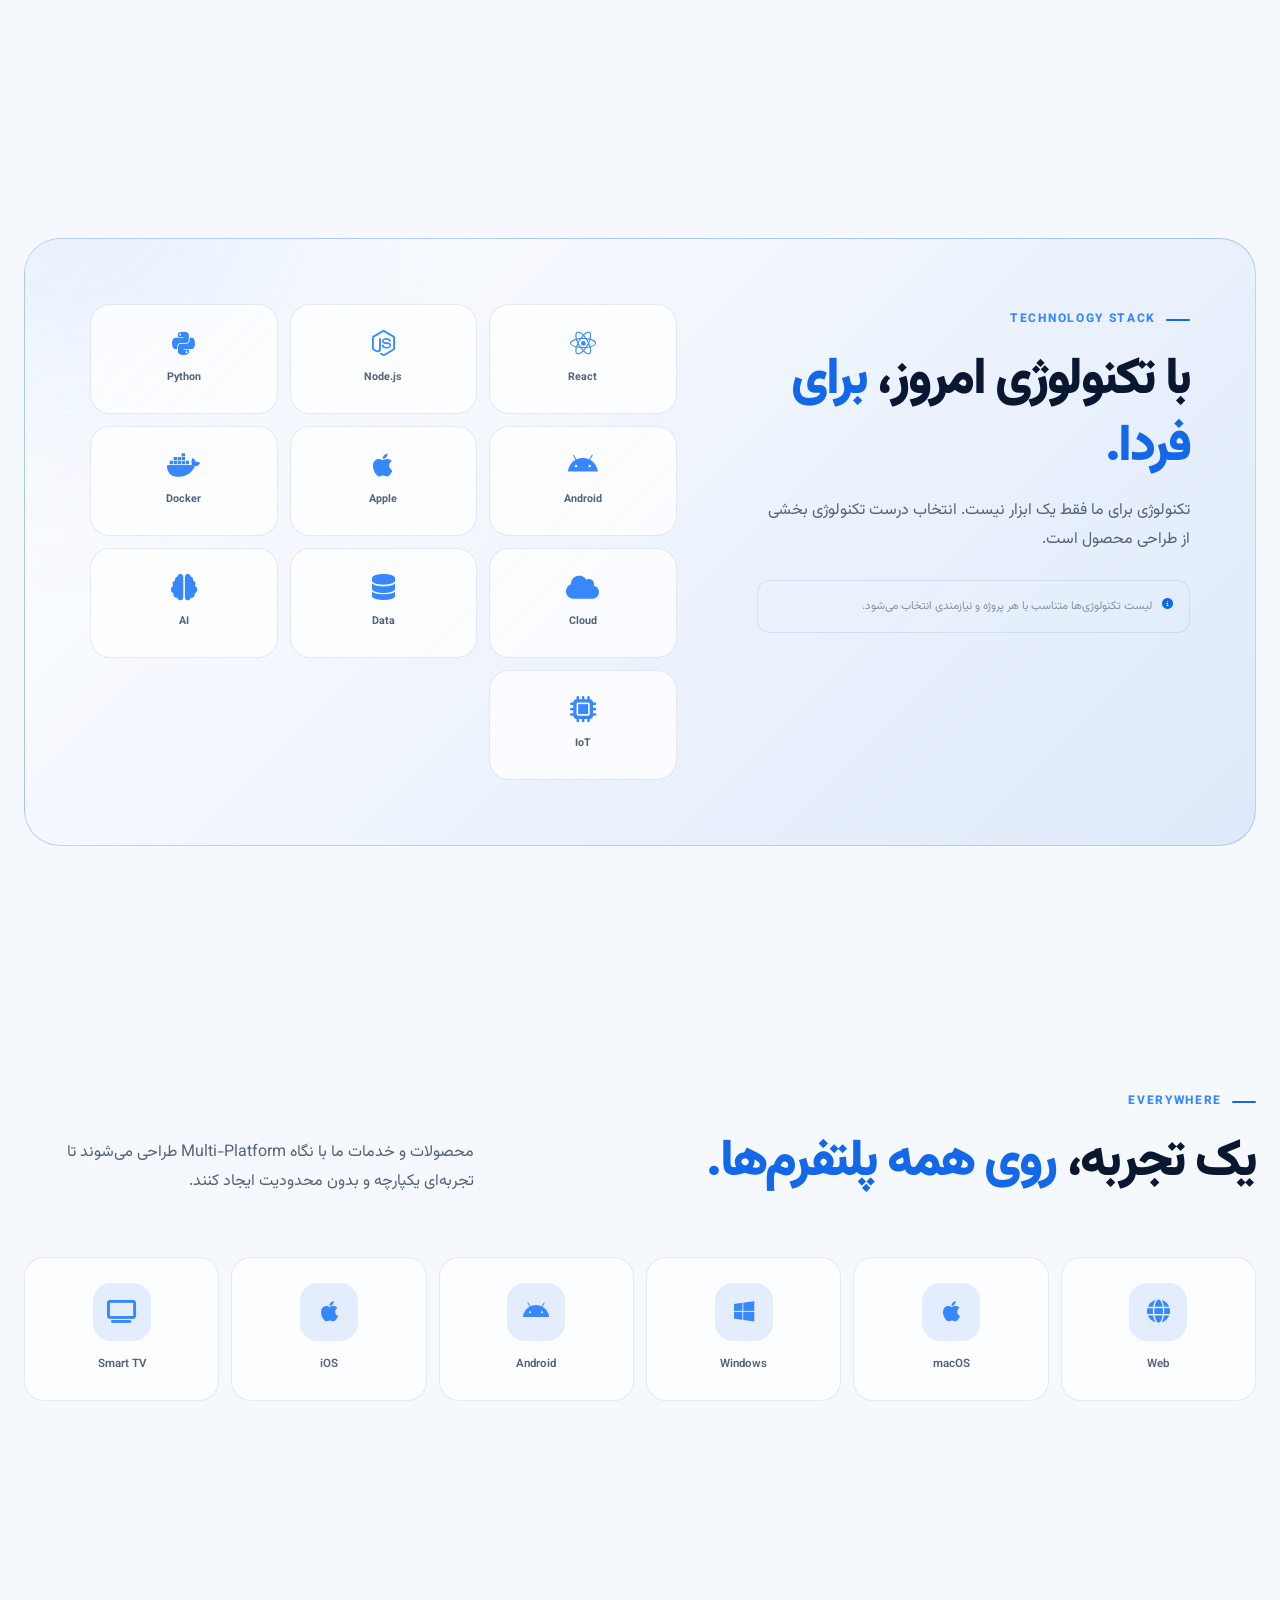
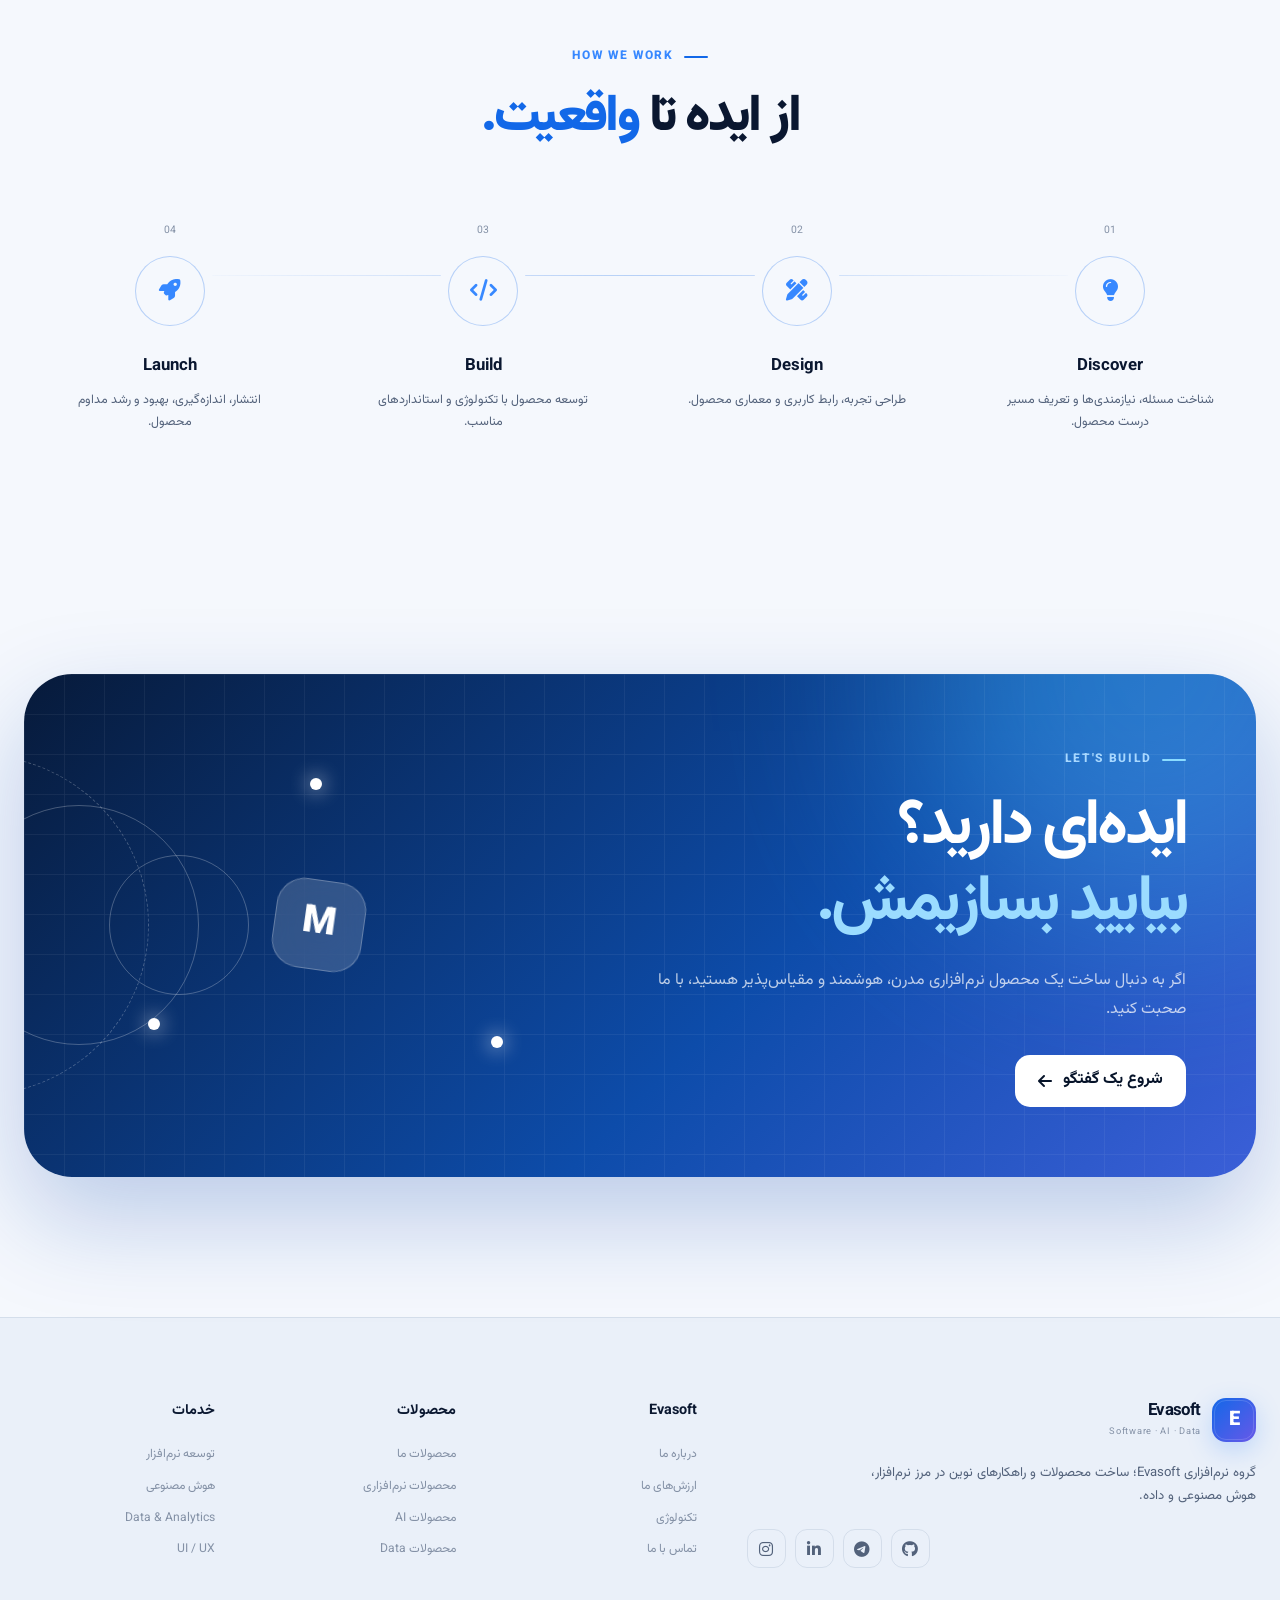
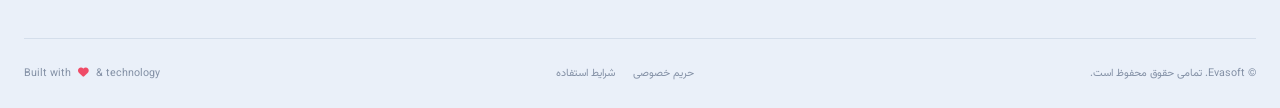
==== commit 54528d91: "minor fix" ====
--- a/index.html
+++ b/index.html
@@ -53,7 +53,7 @@
     ========================================================== -->
     <div class="page-loader" id="pageLoader">
         <div class="loader-logo">
-            <img src="image/logo.svg" alt="Evasoft">
+            <img src="image/logo.svg" class="brand-logo" alt="Evasoft">
         </div>
 
         <div class="loader-line">
@@ -88,11 +88,11 @@
                     بعداً می‌توانی این بخش را با img جایگزین کنی.
                 -->
                 <span class="brand-logo-placeholder">
-                    <span>E</span>
+                    <img src="image/logo.svg" class="brand-logo" alt="Evasoft">
                 </span>
 
                 <span class="brand-content">
-                    <strong class="brand-name">Evasoft</strong>
+                    <strong class="brand-name">ایواسافت</strong>
                     <small class="brand-tagline">Software · AI · Data</small>
                 </span>
 
@@ -747,7 +747,7 @@
                             <div class="orbit orbit-3"></div>
 
                             <div class="orbit-core">
-                                <img src="image/logo.svg" alt="Evasoft">
+                                <img src="image/logo.svg" class="brand-logo" alt="Evasoft">
                             </div>
 
                         </div>
--- a/style.css
+++ b/style.css
@@ -330,20 +330,13 @@
 .loader-logo {
     display: flex;
     align-items: center;
-    gap: 12px;
-    color: white;
-    font-size: 1.25rem;
-    font-weight: 800;
-}
-
-.loader-logo-mark {
-    display: grid;
-    place-items: center;
-    width: 42px;
-    height: 42px;
-    border-radius: 13px;
-    background:
-        linear-gradient(135deg, #3788ff, #6d63ff);
+    justify-content: center;
+}
+
+.loader-logo img {
+    width: 180px;
+    height: auto;
+    display: block;
 }
 
 .loader-line {
@@ -437,6 +430,10 @@
     border: 1px solid rgba(255,255,255,.15);
 }
 
+.brand-logo {
+    max-width: 70%;
+}
+
 .brand-content {
     display: flex;
     flex-direction: column;
@@ -444,7 +441,7 @@
 }
 
 .brand-name {
-    direction: ltr;
+    direction: rtl;
     font-size: 1.05rem;
     letter-spacing: -0.03em;
 }
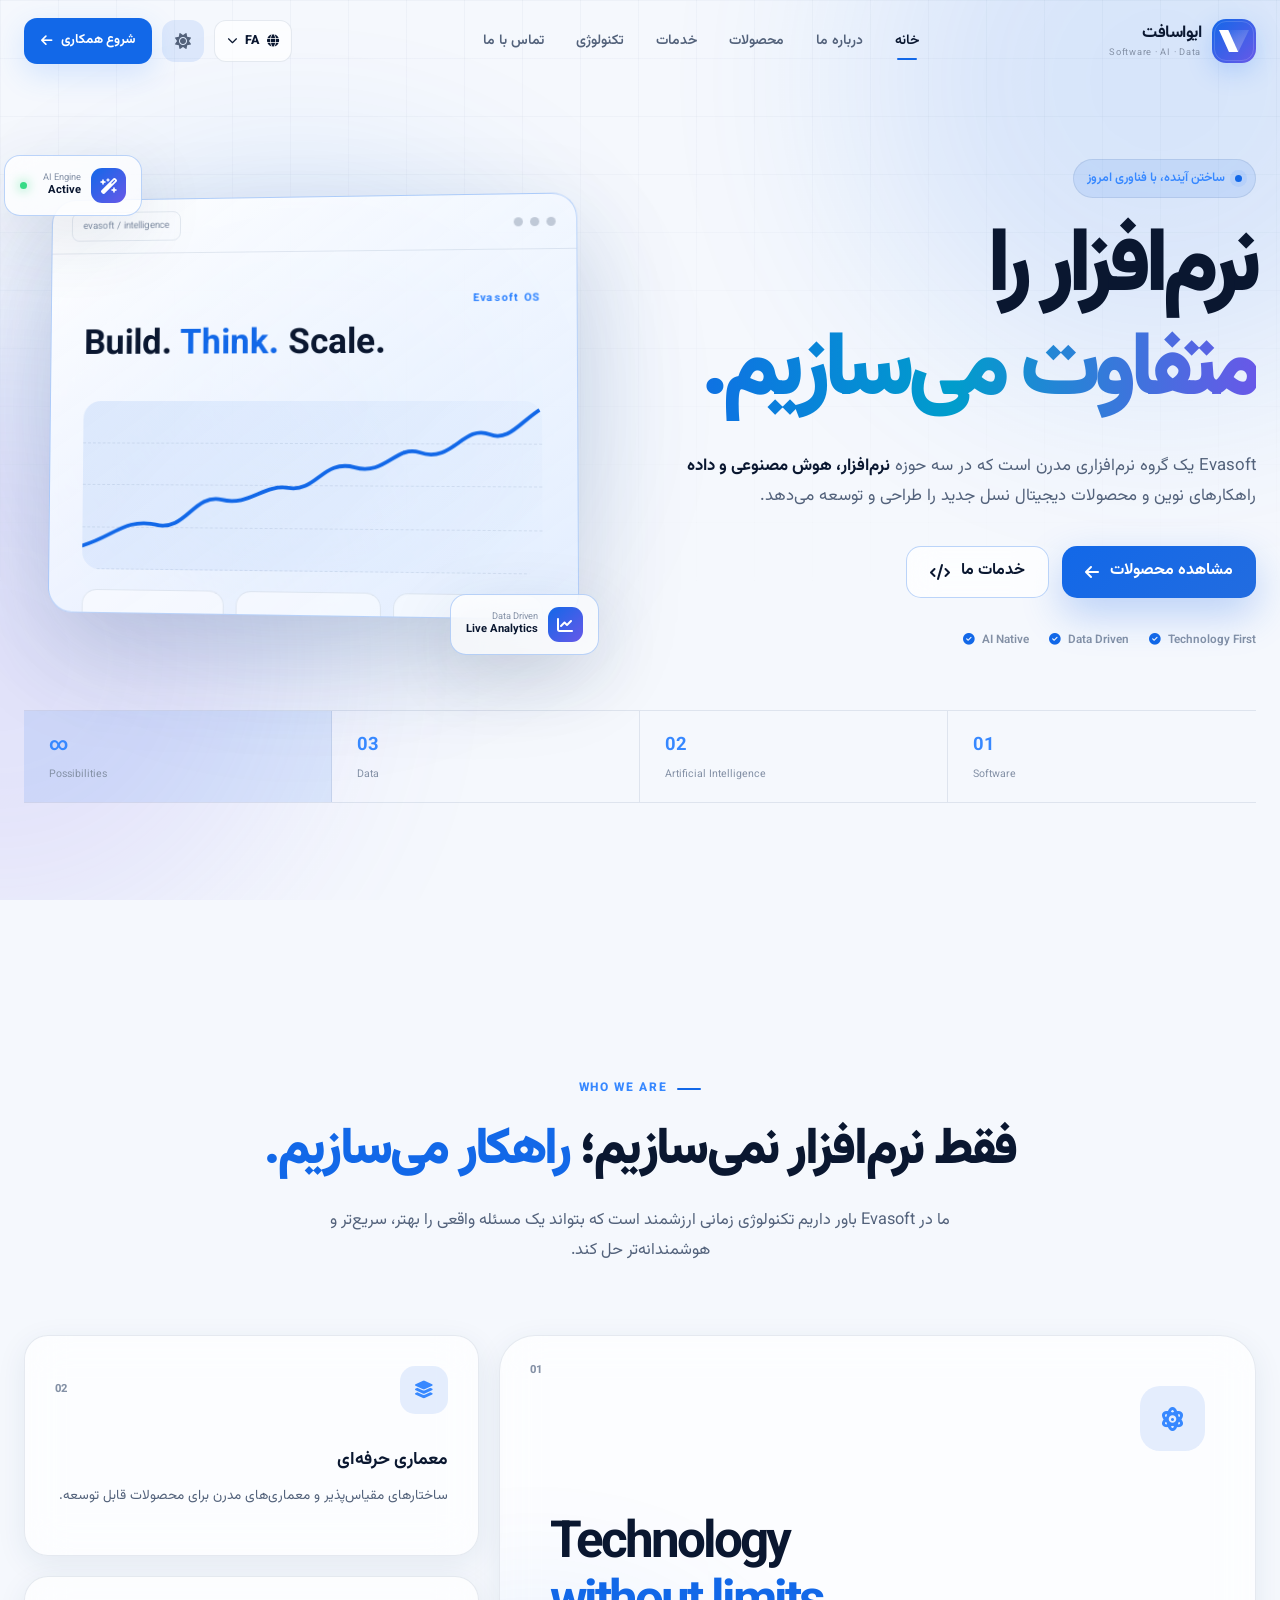
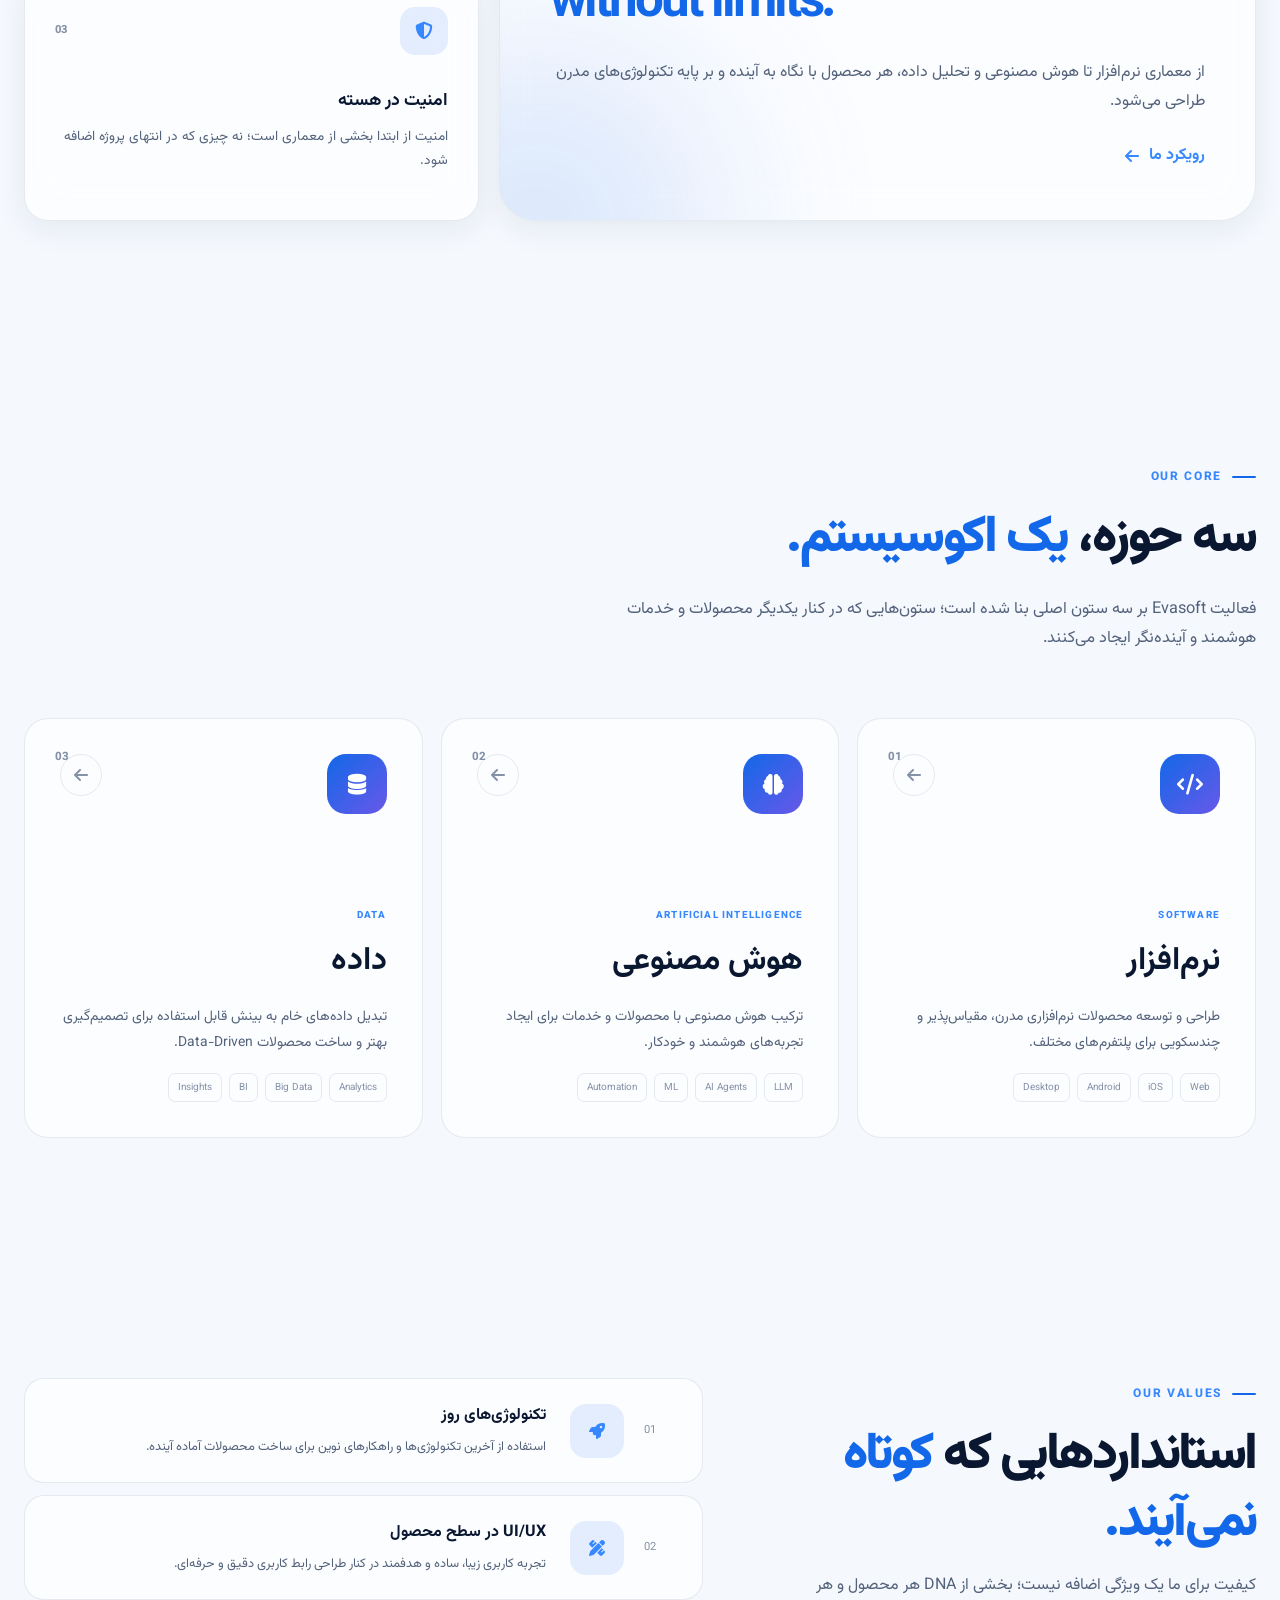
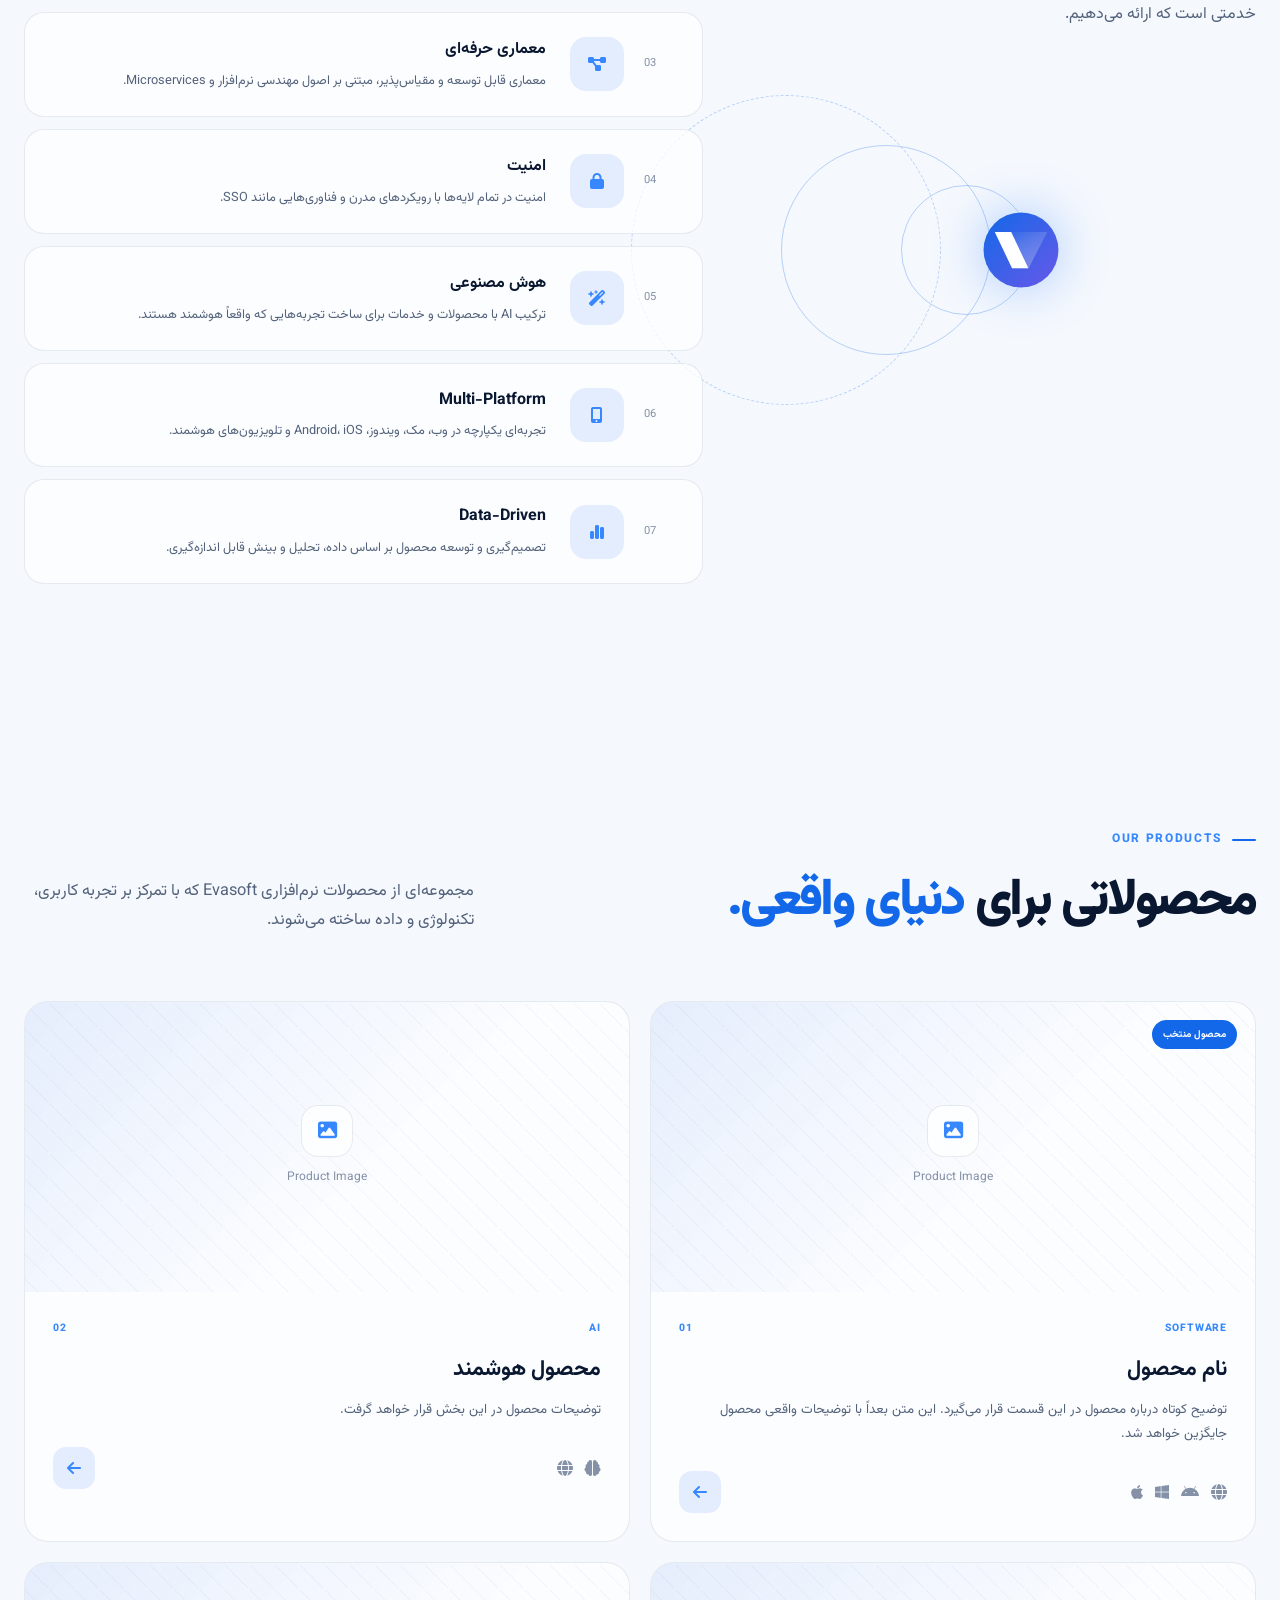
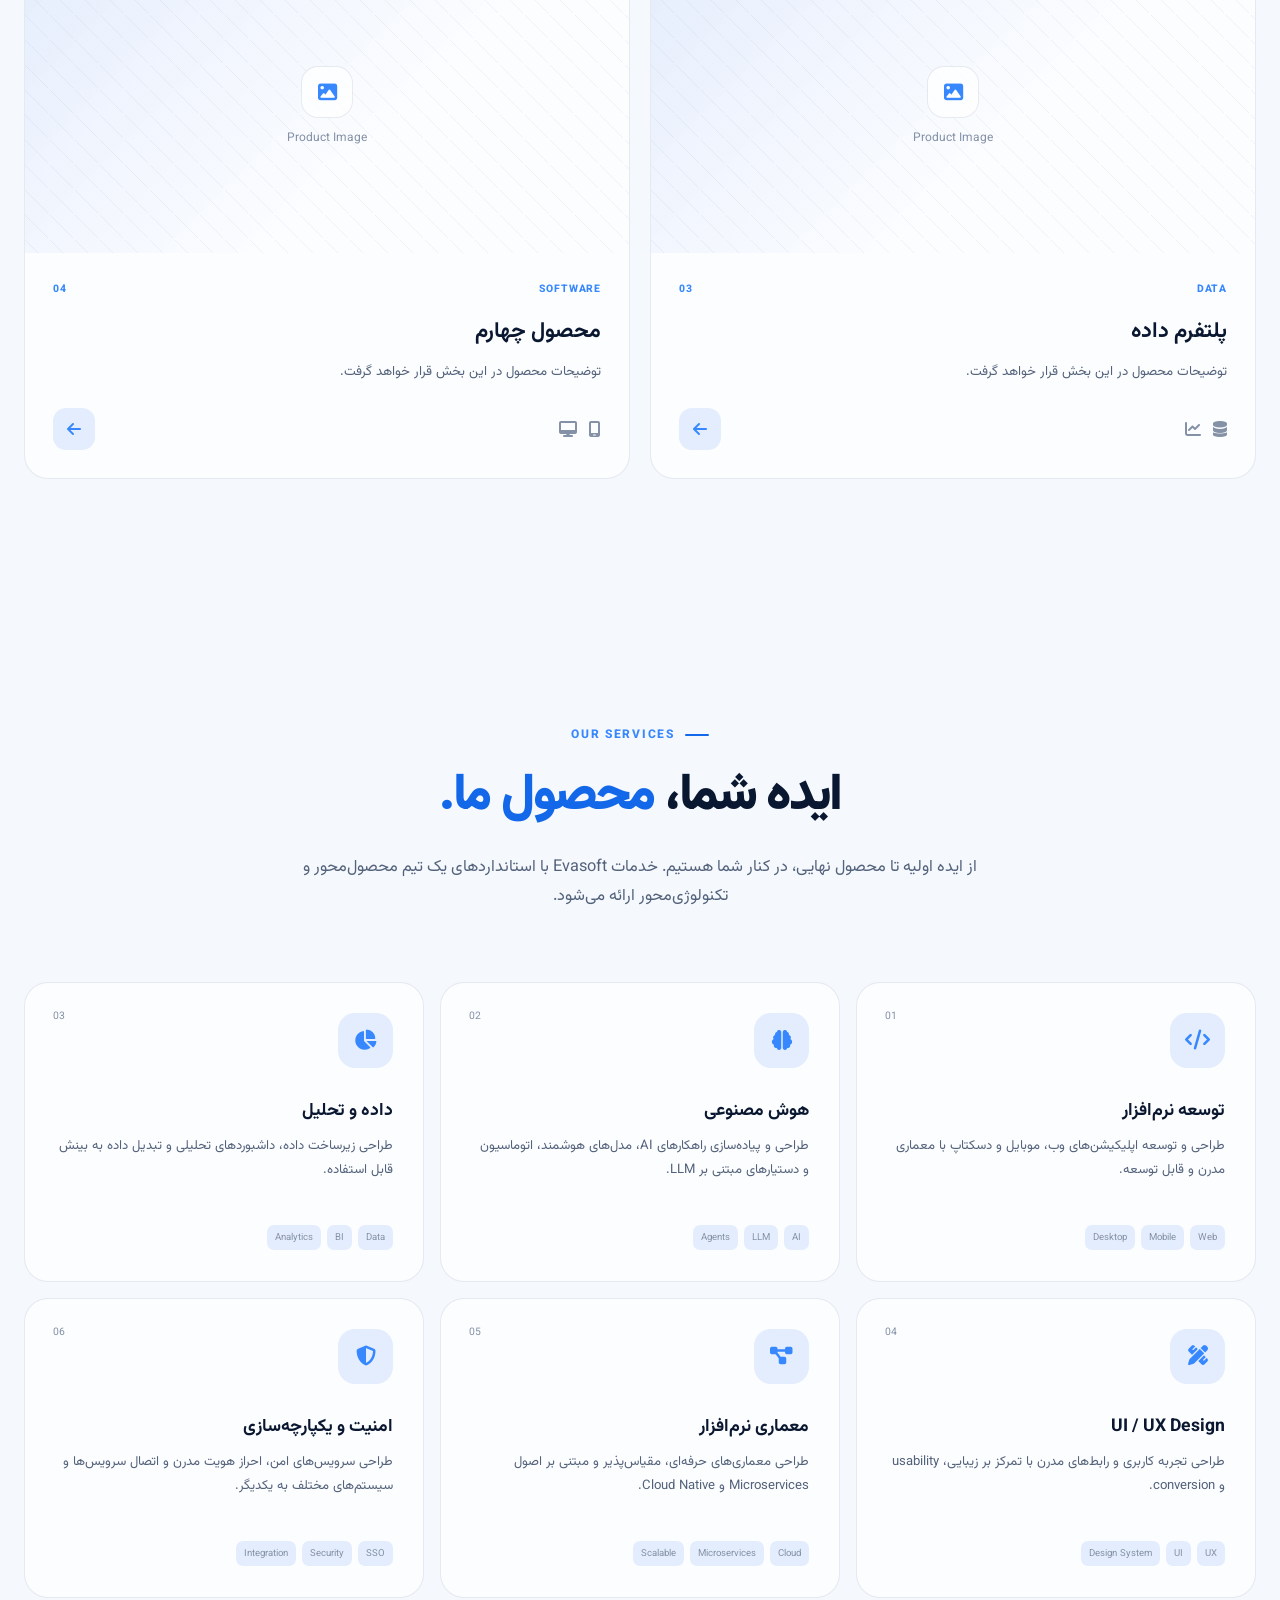
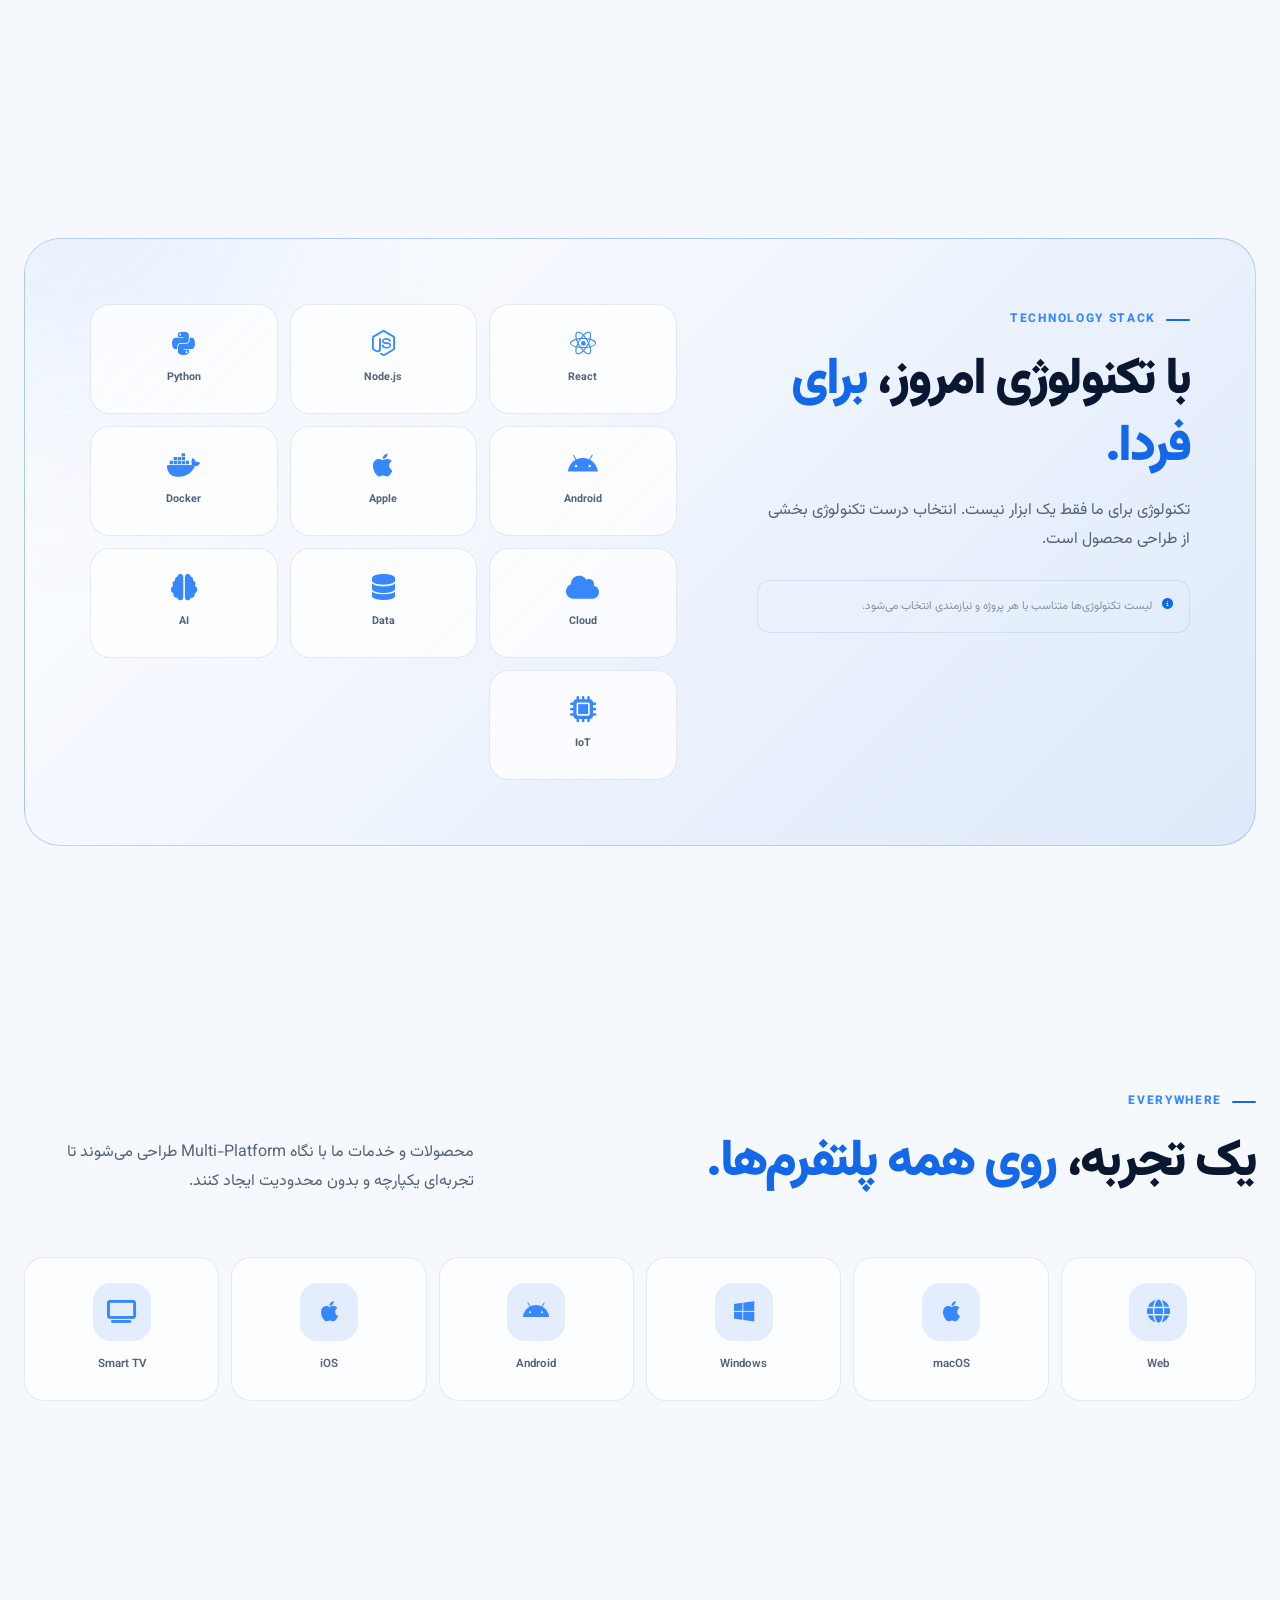
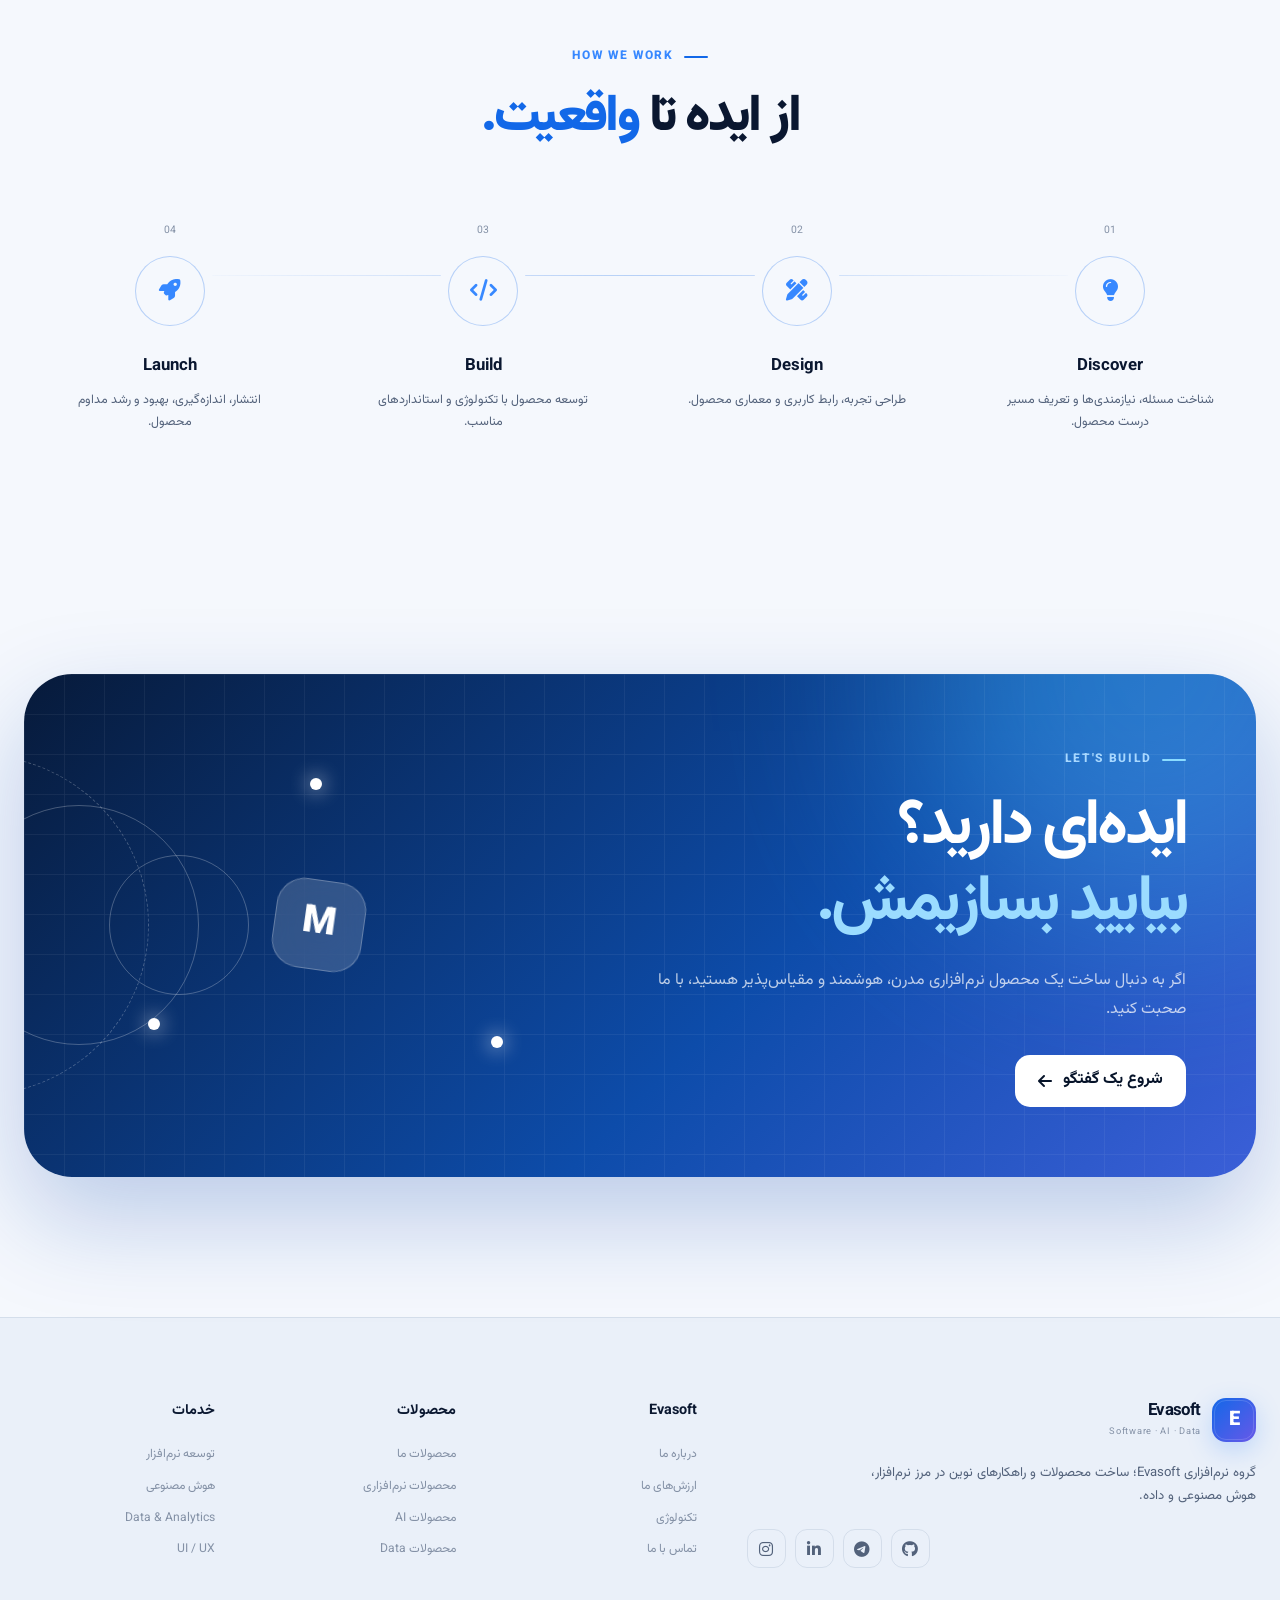
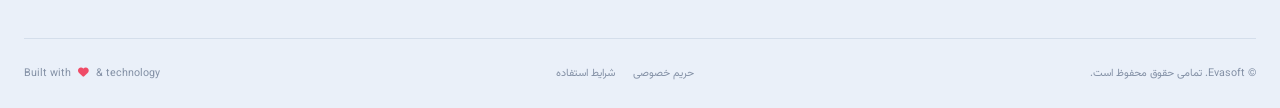
==== commit 2a16dad2: "added en, ar, ru, zh languages" ====
--- a/index.html
+++ b/index.html
@@ -1,38 +1,28 @@
 <!DOCTYPE html>
-<html lang="fa" dir="rtl">
+
+<html dir="rtl" lang="fa">
+
 <head>
-    <meta charset="UTF-8">
-    <meta name="viewport" content="width=device-width, initial-scale=1.0">
-
+    <meta charset="utf-8" />
+    <meta content="width=device-width, initial-scale=1.0" name="viewport" />
     <title>Evasoft — گروه نرم‌افزاری ایواسافت</title>
-
-    <meta name="description"
-          content="Evasoft؛ گروه نرم‌افزاری مبتنی بر فناوری‌های نوین در حوزه نرم‌افزار، هوش مصنوعی و داده.">
-    <meta name="theme-color" content="#07152f">
-
+    <meta content="Evasoft؛ گروه نرم‌افزاری مبتنی بر فناوری‌های نوین در حوزه نرم‌افزار، هوش مصنوعی و داده."
+        name="description" />
+    <meta content="#07152f" name="theme-color" />
     <!-- Open Graph -->
-    <meta property="og:title" content="Evasoft — Software, AI & Data">
-    <meta property="og:description"
-          content="راهکارهای نوین نرم‌افزاری، هوش مصنوعی و داده برای ساخت محصولات دیجیتال آینده.">
-    <meta property="og:type" content="website">
-
+    <meta content="Evasoft — Software, AI &amp; Data" property="og:title" />
+    <meta content="راهکارهای نوین نرم‌افزاری، هوش مصنوعی و داده برای ساخت محصولات دیجیتال آینده."
+        property="og:description" />
+    <meta content="website" property="og:type" />
     <!-- Fonts -->
-    <link rel="preconnect" href="https://fonts.googleapis.com">
-    <link rel="preconnect" href="https://fonts.gstatic.com" crossorigin>
-    <link
-        href="https://fonts.googleapis.com/css2?family=Vazirmatn:wght@300;400;500;600;700;800;900&display=swap"
-        rel="stylesheet"
-    >
-
+    <link href="https://fonts.googleapis.com" rel="preconnect" />
+    <link crossorigin="" href="https://fonts.gstatic.com" rel="preconnect" />
+    <link href="https://fonts.googleapis.com/css2?family=Vazirmatn:wght@300;400;500;600;700;800;900&amp;display=swap"
+        rel="stylesheet" />
     <!-- Icons -->
-    <link
-        rel="stylesheet"
-        href="https://cdnjs.cloudflare.com/ajax/libs/font-awesome/6.7.2/css/all.min.css"
-    >
-
+    <link href="https://cdnjs.cloudflare.com/ajax/libs/font-awesome/6.7.2/css/all.min.css" rel="stylesheet" />
     <!-- Main stylesheet -->
-    <link rel="stylesheet" href="style.css">
-
+    <link href="style.css" rel="stylesheet" />
     <!-- Prevent theme flash -->
     <script>
         (() => {
@@ -47,724 +37,509 @@
 </head>
 
 <body>
-
     <!-- =========================================================
          PAGE LOADER
     ========================================================== -->
     <div class="page-loader" id="pageLoader">
         <div class="loader-logo">
-            <img src="image/logo.svg" class="brand-logo" alt="Evasoft">
+            <img alt="Mastersoft" class="brand-logo" src="image/logo.svg" />
         </div>
-
         <div class="loader-line">
             <span></span>
         </div>
     </div>
-
-
     <!-- =========================================================
          BACKGROUND EFFECTS
     ========================================================== -->
-    <div class="site-background" aria-hidden="true">
+    <div aria-hidden="true" class="site-background">
         <div class="background-orb background-orb-1"></div>
         <div class="background-orb background-orb-2"></div>
         <div class="background-grid"></div>
         <div class="background-noise"></div>
     </div>
-
-
     <!-- =========================================================
          HEADER
     ========================================================== -->
     <header class="site-header" id="siteHeader">
-
         <div class="container header-inner">
-
             <!-- Logo -->
-            <a href="#home" class="brand" aria-label="Evasoft">
-
+            <a aria-label="Evasoft" class="brand" href="#home">
                 <!--
                     جای لوگوی واقعی Evasoft
                     بعداً می‌توانی این بخش را با img جایگزین کنی.
                 -->
                 <span class="brand-logo-placeholder">
-                    <img src="image/logo.svg" class="brand-logo" alt="Evasoft">
+                    <img alt="Mastersoft" class="brand-logo" src="image/logo.svg" />
                 </span>
-
                 <span class="brand-content">
                     <strong class="brand-name">ایواسافت</strong>
                     <small class="brand-tagline">Software · AI · Data</small>
                 </span>
-
             </a>
-
-
             <!-- Desktop Navigation -->
-            <nav class="main-nav" aria-label="منوی اصلی">
-
-                <a href="#home" class="nav-link active">
+            <nav aria-label="منوی اصلی" class="main-nav">
+                <a class="nav-link active" href="#home">
                     <span>خانه</span>
                 </a>
-
-                <a href="#about" class="nav-link">
+                <a class="nav-link" href="#about">
                     <span>درباره ما</span>
                 </a>
-
-                <a href="#products" class="nav-link">
+                <a class="nav-link" href="#products">
                     <span>محصولات</span>
                 </a>
-
-                <a href="#services" class="nav-link">
+                <a class="nav-link" href="#services">
                     <span>خدمات</span>
                 </a>
-
-                <a href="#technology" class="nav-link">
+                <a class="nav-link" href="#technology">
                     <span>تکنولوژی</span>
                 </a>
-
-                <a href="#contact" class="nav-link">
+                <a class="nav-link" href="#contact">
                     <span>تماس با ما</span>
                 </a>
-
             </nav>
-
-
             <!-- Header Actions -->
             <div class="header-actions">
-
+                <!-- Language Switcher -->
+                <div class="language-switcher">
+                    <button aria-expanded="false" aria-label="انتخاب زبان" class="language-toggle" type="button">
+                        <i class="fa-solid fa-globe"></i>
+                        <span class="language-current">FA</span>
+                        <i class="fa-solid fa-chevron-down"></i>
+                    </button>
+                    <div class="language-menu">
+                        <a class="language-option active" href="./" hreflang="fa" lang="fa">
+                            <span>فارسی</span>
+                            <small>FA</small>
+                        </a>
+                        <a class="language-option" href="../en/" hreflang="en" lang="en">
+                            <span>English</span>
+                            <small>EN</small>
+                        </a>
+                        <a class="language-option" href="../ar/" hreflang="ar" lang="ar">
+                            <span>العربية</span>
+                            <small>AR</small>
+                        </a>
+                        <a class="language-option" href="../ru/" hreflang="ru" lang="ru">
+                            <span>Русский</span>
+                            <small>RU</small>
+                        </a>
+                        <a class="language-option" href="../zh/" hreflang="zh" lang="zh">
+                            <span>中文</span>
+                            <small>ZH</small>
+                        </a>
+                    </div>
+                </div>
                 <!-- Theme Toggle -->
-                <button
-                    class="icon-button theme-toggle"
-                    id="themeToggle"
-                    type="button"
-                    data-theme-toggle
-                    aria-label="تغییر حالت نمایش"
-                    title="تغییر حالت نمایش"
-                >
+                <button aria-label="تغییر حالت نمایش" class="icon-button theme-toggle" data-theme-toggle=""
+                    id="themeToggle" title="تغییر حالت نمایش" type="button">
                     <i class="fa-solid fa-moon theme-icon-dark"></i>
                     <i class="fa-solid fa-sun theme-icon-light"></i>
                 </button>
-
-
                 <!-- CTA -->
-                <a href="#contact" class="header-cta">
+                <a class="header-cta" href="#contact">
                     <span>شروع همکاری</span>
                     <i class="fa-solid fa-arrow-left"></i>
                 </a>
-
-
                 <!-- Mobile Menu -->
-                <button
-                    class="icon-button menu-toggle"
-                    id="menuToggle"
-                    type="button"
-                    aria-label="باز کردن منو"
-                    aria-expanded="false"
-                >
+                <button aria-expanded="false" aria-label="باز کردن منو" class="icon-button menu-toggle" id="menuToggle"
+                    type="button">
                     <i class="fa-solid fa-bars"></i>
                 </button>
-
-            </div>
-
+            </div>
         </div>
-
-
         <!-- Mobile Navigation -->
         <div class="mobile-nav" id="mobileNav">
-
             <nav aria-label="منوی موبایل">
-
-                <a href="#home" class="mobile-nav-link">
+                <a class="mobile-nav-link" href="#home">
                     <i class="fa-solid fa-house"></i>
                     <span>خانه</span>
                 </a>
-
-                <a href="#about" class="mobile-nav-link">
+                <a class="mobile-nav-link" href="#about">
                     <i class="fa-solid fa-building"></i>
                     <span>درباره ما</span>
                 </a>
-
-                <a href="#products" class="mobile-nav-link">
+                <a class="mobile-nav-link" href="#products">
                     <i class="fa-solid fa-cubes"></i>
                     <span>محصولات</span>
                 </a>
-
-                <a href="#services" class="mobile-nav-link">
+                <a class="mobile-nav-link" href="#services">
                     <i class="fa-solid fa-code"></i>
                     <span>خدمات</span>
                 </a>
-
-                <a href="#technology" class="mobile-nav-link">
+                <a class="mobile-nav-link" href="#technology">
                     <i class="fa-solid fa-microchip"></i>
                     <span>تکنولوژی</span>
                 </a>
-
-                <a href="#contact" class="mobile-nav-link">
+                <a class="mobile-nav-link" href="#contact">
                     <i class="fa-solid fa-paper-plane"></i>
                     <span>تماس با ما</span>
                 </a>
-
             </nav>
-
         </div>
-
     </header>
-
-
     <!-- =========================================================
          MAIN
     ========================================================== -->
     <main id="main">
-
-
         <!-- =====================================================
              HERO
         ====================================================== -->
         <section class="hero-section section" id="home">
-
             <div class="hero-glow hero-glow-right"></div>
             <div class="hero-glow hero-glow-left"></div>
-
             <div class="container hero-container">
-
                 <!-- Hero Content -->
                 <div class="hero-content reveal">
-
                     <div class="eyebrow">
                         <span class="eyebrow-dot"></span>
                         <span>ساختن آینده، با فناوری امروز</span>
                     </div>
-
-
                     <h1 class="hero-title">
-
                         <span class="hero-title-line">
                             نرم‌افزار را
                         </span>
-
                         <span class="hero-title-gradient">
                             متفاوت می‌سازیم.
                         </span>
-
                     </h1>
-
-
                     <p class="hero-description">
                         Evasoft یک گروه نرم‌افزاری مدرن است که در سه حوزه
                         <strong>نرم‌افزار، هوش مصنوعی و داده</strong>
                         راهکارهای نوین و محصولات دیجیتال نسل جدید را طراحی و توسعه می‌دهد.
                     </p>
-
-
                     <div class="hero-actions">
-
-                        <a href="#products" class="button button-primary">
+                        <a class="button button-primary" href="#products">
                             <span>مشاهده محصولات</span>
                             <i class="fa-solid fa-arrow-left"></i>
                         </a>
-
-                        <a href="#services" class="button button-secondary">
+                        <a class="button button-secondary" href="#services">
                             <span>خدمات ما</span>
                             <i class="fa-solid fa-code"></i>
                         </a>
-
-                    </div>
-
-
+                    </div>
                     <div class="hero-trust">
-
                         <div class="hero-trust-item">
                             <i class="fa-solid fa-circle-check"></i>
                             <span>Technology First</span>
                         </div>
-
                         <div class="hero-trust-item">
                             <i class="fa-solid fa-circle-check"></i>
                             <span>Data Driven</span>
                         </div>
-
                         <div class="hero-trust-item">
                             <i class="fa-solid fa-circle-check"></i>
                             <span>AI Native</span>
                         </div>
-
-                    </div>
-
-                </div>
-
-
+                    </div>
+                </div>
                 <!-- Hero Visual -->
                 <div class="hero-visual reveal reveal-delay-2">
-
                     <div class="hero-visual-glow"></div>
-
                     <div class="hero-dashboard">
-
                         <div class="dashboard-topbar">
-
                             <div class="window-dots">
                                 <span></span>
                                 <span></span>
                                 <span></span>
                             </div>
-
                             <div class="dashboard-address">
                                 evasoft / intelligence
                             </div>
-
-                        </div>
-
-
+                        </div>
                         <div class="dashboard-content">
-
                             <div class="dashboard-heading">
                                 <span class="dashboard-label">Evasoft OS</span>
-
                                 <h3>
                                     Build.
                                     <span>Think.</span>
                                     Scale.
                                 </h3>
                             </div>
-
-
                             <div class="dashboard-chart">
-
                                 <div class="chart-grid">
                                     <span></span>
                                     <span></span>
                                     <span></span>
                                     <span></span>
                                 </div>
-
-                                <svg
-                                    class="chart-line"
-                                    viewBox="0 0 500 180"
-                                    preserveAspectRatio="none"
-                                    aria-hidden="true"
-                                >
+                                <svg aria-hidden="true" class="chart-line" preserveaspectratio="none"
+                                    viewbox="0 0 500 180">
                                     <defs>
-                                        <linearGradient
-                                            id="chartGradient"
-                                            x1="0%"
-                                            y1="0%"
-                                            x2="100%"
-                                            y2="0%"
-                                        >
-                                            <stop offset="0%" />
-                                            <stop offset="100%" />
-                                        </linearGradient>
+                                        <lineargradient id="chartGradient" x1="0%" x2="100%" y1="0%" y2="0%">
+                                            <stop offset="0%"></stop>
+                                            <stop offset="100%"></stop>
+                                        </lineargradient>
                                     </defs>
-
-                                    <path
-                                        d="M0 155
+                                    <path d="M0 155
                                            C35 145 48 125 82 132
                                            C115 140 124 98 155 105
                                            C185 112 201 88 228 92
                                            C258 97 266 61 300 70
                                            C333 79 345 46 370 54
                                            C405 66 417 24 445 35
-                                           C465 43 478 21 500 8"
-                                    />
-
+                                           C465 43 478 21 500 8"></path>
                                 </svg>
-
-                            </div>
-
-
+                            </div>
                             <div class="dashboard-metrics">
-
                                 <div class="metric-card">
                                     <span>AI</span>
                                     <strong>98.4%</strong>
                                     <small>Intelligence</small>
                                 </div>
-
                                 <div class="metric-card">
                                     <span>DATA</span>
                                     <strong>24.8K</strong>
                                     <small>Insights</small>
                                 </div>
-
                                 <div class="metric-card">
                                     <span>CORE</span>
                                     <strong>99.9%</strong>
                                     <small>Reliability</small>
                                 </div>
-
-                            </div>
-
-                        </div>
-
-                    </div>
-
-
+                            </div>
+                        </div>
+                    </div>
                     <!-- Floating Cards -->
-
                     <div class="floating-card floating-card-ai">
-
                         <div class="floating-icon">
                             <i class="fa-solid fa-wand-magic-sparkles"></i>
                         </div>
-
                         <div>
                             <span>AI Engine</span>
                             <strong>Active</strong>
                         </div>
-
                         <span class="status-dot"></span>
-
-                    </div>
-
-
+                    </div>
                     <div class="floating-card floating-card-data">
-
                         <div class="floating-icon">
                             <i class="fa-solid fa-chart-line"></i>
                         </div>
-
                         <div>
                             <span>Data Driven</span>
                             <strong>Live Analytics</strong>
                         </div>
-
-                    </div>
-
-                </div>
-
-            </div>
-
-
+                    </div>
+                </div>
+            </div>
             <!-- Hero bottom stats -->
             <div class="container hero-stats-container">
-
                 <div class="hero-stats">
-
                     <div class="hero-stat">
                         <strong>01</strong>
                         <span>Software</span>
                     </div>
-
                     <div class="hero-stat">
                         <strong>02</strong>
                         <span>Artificial Intelligence</span>
                     </div>
-
                     <div class="hero-stat">
                         <strong>03</strong>
                         <span>Data</span>
                     </div>
-
                     <div class="hero-stat hero-stat-highlight">
                         <strong>∞</strong>
                         <span>Possibilities</span>
                     </div>
-
-                </div>
-
-            </div>
-
+                </div>
+            </div>
         </section>
-
-
         <!-- =====================================================
              ABOUT / INTRO
         ====================================================== -->
         <section class="about-section section" id="about">
-
             <div class="container">
-
                 <div class="section-heading centered reveal">
-
                     <div class="section-kicker">
                         <span>WHO WE ARE</span>
                     </div>
-
                     <h2 class="section-title">
                         فقط نرم‌افزار نمی‌سازیم؛
                         <span>راهکار می‌سازیم.</span>
                     </h2>
-
                     <p class="section-description">
                         ما در Evasoft باور داریم تکنولوژی زمانی ارزشمند است
                         که بتواند یک مسئله واقعی را بهتر، سریع‌تر و هوشمندانه‌تر حل کند.
                     </p>
-
-                </div>
-
-
+                </div>
                 <div class="about-grid">
-
                     <div class="about-main-card reveal">
-
                         <div class="about-card-number">01</div>
-
                         <div class="about-card-icon">
                             <i class="fa-solid fa-atom"></i>
                         </div>
-
                         <h3>
-                            Technology<br>
+                            Technology<br />
                             <span>without limits.</span>
                         </h3>
-
                         <p>
                             از معماری نرم‌افزار تا هوش مصنوعی و تحلیل داده،
                             هر محصول با نگاه به آینده و بر پایه تکنولوژی‌های
                             مدرن طراحی می‌شود.
                         </p>
-
-                        <a href="#values" class="text-link">
+                        <a class="text-link" href="#values">
                             <span>رویکرد ما</span>
                             <i class="fa-solid fa-arrow-left"></i>
                         </a>
-
-                    </div>
-
-
+                    </div>
                     <div class="about-side-cards">
-
                         <article class="about-small-card reveal reveal-delay-1">
-
                             <div class="small-card-top">
                                 <span class="small-card-icon">
                                     <i class="fa-solid fa-layer-group"></i>
                                 </span>
-
                                 <span class="small-card-number">02</span>
                             </div>
-
                             <h3>معماری حرفه‌ای</h3>
-
                             <p>
                                 ساختارهای مقیاس‌پذیر و معماری‌های مدرن
                                 برای محصولات قابل توسعه.
                             </p>
-
                         </article>
-
-
                         <article class="about-small-card reveal reveal-delay-2">
-
                             <div class="small-card-top">
                                 <span class="small-card-icon">
                                     <i class="fa-solid fa-shield-halved"></i>
                                 </span>
-
                                 <span class="small-card-number">03</span>
                             </div>
-
                             <h3>امنیت در هسته</h3>
-
                             <p>
                                 امنیت از ابتدا بخشی از معماری است؛
                                 نه چیزی که در انتهای پروژه اضافه شود.
                             </p>
-
                         </article>
-
-                    </div>
-
-                </div>
-
-            </div>
-
+                    </div>
+                </div>
+            </div>
         </section>
-
-
         <!-- =====================================================
              THREE PILLARS
         ====================================================== -->
         <section class="pillars-section section" id="pillars">
-
             <div class="container">
-
                 <div class="section-heading reveal">
-
                     <div class="section-kicker">
                         <span>OUR CORE</span>
                     </div>
-
                     <h2 class="section-title">
                         سه حوزه،
                         <span>یک اکوسیستم.</span>
                     </h2>
-
                     <p class="section-description">
                         فعالیت Evasoft بر سه ستون اصلی بنا شده است؛
                         ستون‌هایی که در کنار یکدیگر محصولات و خدمات هوشمند
                         و آینده‌نگر ایجاد می‌کنند.
                     </p>
-
-                </div>
-
-
+                </div>
                 <div class="pillars-grid">
-
                     <!-- Software -->
                     <article class="pillar-card pillar-software reveal">
-
                         <div class="pillar-number">01</div>
-
                         <div class="pillar-icon">
                             <i class="fa-solid fa-code"></i>
                         </div>
-
                         <div class="pillar-content">
-
                             <span class="pillar-label">SOFTWARE</span>
-
                             <h3>نرم‌افزار</h3>
-
                             <p>
                                 طراحی و توسعه محصولات نرم‌افزاری مدرن،
                                 مقیاس‌پذیر و چندسکویی برای پلتفرم‌های مختلف.
                             </p>
-
                             <div class="pillar-tags">
                                 <span>Web</span>
                                 <span>iOS</span>
                                 <span>Android</span>
                                 <span>Desktop</span>
                             </div>
-
-                        </div>
-
+                        </div>
                         <div class="pillar-arrow">
                             <i class="fa-solid fa-arrow-left"></i>
                         </div>
-
-                    </article>
-
-
+                    </article>
                     <!-- AI -->
                     <article class="pillar-card pillar-ai reveal reveal-delay-1">
-
                         <div class="pillar-number">02</div>
-
                         <div class="pillar-icon">
                             <i class="fa-solid fa-brain"></i>
                         </div>
-
                         <div class="pillar-content">
-
                             <span class="pillar-label">ARTIFICIAL INTELLIGENCE</span>
-
                             <h3>هوش مصنوعی</h3>
-
                             <p>
                                 ترکیب هوش مصنوعی با محصولات و خدمات برای
                                 ایجاد تجربه‌های هوشمند و خودکار.
                             </p>
-
                             <div class="pillar-tags">
                                 <span>LLM</span>
                                 <span>AI Agents</span>
                                 <span>ML</span>
                                 <span>Automation</span>
                             </div>
-
-                        </div>
-
+                        </div>
                         <div class="pillar-arrow">
                             <i class="fa-solid fa-arrow-left"></i>
                         </div>
-
-                    </article>
-
-
+                    </article>
                     <!-- Data -->
                     <article class="pillar-card pillar-data reveal reveal-delay-2">
-
                         <div class="pillar-number">03</div>
-
                         <div class="pillar-icon">
                             <i class="fa-solid fa-database"></i>
                         </div>
-
                         <div class="pillar-content">
-
                             <span class="pillar-label">DATA</span>
-
                             <h3>داده</h3>
-
                             <p>
                                 تبدیل داده‌های خام به بینش قابل استفاده
                                 برای تصمیم‌گیری بهتر و ساخت محصولات Data-Driven.
                             </p>
-
                             <div class="pillar-tags">
                                 <span>Analytics</span>
                                 <span>Big Data</span>
                                 <span>BI</span>
                                 <span>Insights</span>
                             </div>
-
-                        </div>
-
+                        </div>
                         <div class="pillar-arrow">
                             <i class="fa-solid fa-arrow-left"></i>
                         </div>
-
-                    </article>
-
-                </div>
-
-            </div>
-
+                    </article>
+                </div>
+            </div>
         </section>
-
-
         <!-- =====================================================
              VALUES
         ====================================================== -->
         <section class="values-section section" id="values">
-
             <div class="container">
-
                 <div class="values-layout">
-
                     <div class="values-intro reveal">
-
                         <div class="section-kicker">
                             <span>OUR VALUES</span>
                         </div>
-
                         <h2 class="section-title">
                             استانداردهایی که
                             <span>کوتاه نمی‌آیند.</span>
                         </h2>
-
                         <p>
                             کیفیت برای ما یک ویژگی اضافه نیست؛
                             بخشی از DNA هر محصول و هر خدمتی است که ارائه می‌دهیم.
                         </p>
-
-                        <div class="values-orbit" aria-hidden="true">
-
+                        <div aria-hidden="true" class="values-orbit">
                             <div class="orbit orbit-1"></div>
                             <div class="orbit orbit-2"></div>
                             <div class="orbit orbit-3"></div>
-
                             <div class="orbit-core">
-                                <img src="image/logo.svg" class="brand-logo" alt="Evasoft">
-                            </div>
-
-                        </div>
-
-                    </div>
-
-
+                                <img alt="Mastersoft" class="brand-logo" src="image/logo.svg" />
+                            </div>
+                        </div>
+                    </div>
                     <div class="values-list">
-
                         <article class="value-item reveal">
-
                             <span class="value-number">01</span>
-
                             <div class="value-icon">
                                 <i class="fa-solid fa-rocket"></i>
                             </div>
-
                             <div class="value-content">
                                 <h3>تکنولوژی‌های روز</h3>
                                 <p>
@@ -772,18 +547,12 @@
                                     نوین برای ساخت محصولات آماده آینده.
                                 </p>
                             </div>
-
                         </article>
-
-
                         <article class="value-item reveal">
-
                             <span class="value-number">02</span>
-
                             <div class="value-icon">
                                 <i class="fa-solid fa-pen-ruler"></i>
                             </div>
-
                             <div class="value-content">
                                 <h3>UI/UX در سطح محصول</h3>
                                 <p>
@@ -791,18 +560,12 @@
                                     طراحی رابط کاربری دقیق و حرفه‌ای.
                                 </p>
                             </div>
-
                         </article>
-
-
                         <article class="value-item reveal">
-
                             <span class="value-number">03</span>
-
                             <div class="value-icon">
                                 <i class="fa-solid fa-diagram-project"></i>
                             </div>
-
                             <div class="value-content">
                                 <h3>معماری حرفه‌ای</h3>
                                 <p>
@@ -810,18 +573,12 @@
                                     اصول مهندسی نرم‌افزار و Microservices.
                                 </p>
                             </div>
-
                         </article>
-
-
                         <article class="value-item reveal">
-
                             <span class="value-number">04</span>
-
                             <div class="value-icon">
                                 <i class="fa-solid fa-lock"></i>
                             </div>
-
                             <div class="value-content">
                                 <h3>امنیت</h3>
                                 <p>
@@ -829,18 +586,12 @@
                                     و فناوری‌هایی مانند SSO.
                                 </p>
                             </div>
-
                         </article>
-
-
                         <article class="value-item reveal">
-
                             <span class="value-number">05</span>
-
                             <div class="value-icon">
                                 <i class="fa-solid fa-wand-magic-sparkles"></i>
                             </div>
-
                             <div class="value-content">
                                 <h3>هوش مصنوعی</h3>
                                 <p>
@@ -848,18 +599,12 @@
                                     تجربه‌هایی که واقعاً هوشمند هستند.
                                 </p>
                             </div>
-
                         </article>
-
-
                         <article class="value-item reveal">
-
                             <span class="value-number">06</span>
-
                             <div class="value-icon">
                                 <i class="fa-solid fa-mobile-screen-button"></i>
                             </div>
-
                             <div class="value-content">
                                 <h3>Multi-Platform</h3>
                                 <p>
@@ -867,18 +612,12 @@
                                     Android، iOS و تلویزیون‌های هوشمند.
                                 </p>
                             </div>
-
                         </article>
-
-
                         <article class="value-item reveal">
-
                             <span class="value-number">07</span>
-
                             <div class="value-icon">
                                 <i class="fa-solid fa-chart-simple"></i>
                             </div>
-
                             <div class="value-content">
                                 <h3>Data-Driven</h3>
                                 <p>
@@ -886,474 +625,304 @@
                                     تحلیل و بینش قابل اندازه‌گیری.
                                 </p>
                             </div>
-
                         </article>
-
-                    </div>
-
-                </div>
-
-            </div>
-
+                    </div>
+                </div>
+            </div>
         </section>
-
-
         <!-- =====================================================
              PRODUCTS
         ====================================================== -->
         <section class="products-section section" id="products">
-
             <div class="container">
-
                 <div class="section-heading products-heading reveal">
-
                     <div>
                         <div class="section-kicker">
                             <span>OUR PRODUCTS</span>
                         </div>
-
                         <h2 class="section-title">
                             محصولاتی برای
                             <span>دنیای واقعی.</span>
                         </h2>
                     </div>
-
                     <p class="section-description">
                         مجموعه‌ای از محصولات نرم‌افزاری Evasoft که با
                         تمرکز بر تجربه کاربری، تکنولوژی و داده ساخته می‌شوند.
                     </p>
-
-                </div>
-
-
+                </div>
                 <div class="products-grid">
-
-
                     <!-- Product 01 -->
                     <article class="product-card product-card-featured reveal">
-
                         <div class="product-image placeholder-image">
-
                             <div class="placeholder-pattern"></div>
-
                             <div class="placeholder-content">
-
                                 <span class="placeholder-icon">
                                     <i class="fa-solid fa-image"></i>
                                 </span>
-
                                 <span>
                                     Product Image
                                 </span>
-
-                            </div>
-
+                            </div>
                             <span class="product-badge">
                                 محصول منتخب
                             </span>
-
-                        </div>
-
-
+                        </div>
                         <div class="product-body">
-
                             <div class="product-meta">
                                 <span>SOFTWARE</span>
                                 <span>01</span>
                             </div>
-
                             <h3>نام محصول</h3>
-
                             <p>
                                 توضیح کوتاه درباره محصول در این قسمت قرار می‌گیرد.
                                 این متن بعداً با توضیحات واقعی محصول جایگزین خواهد شد.
                             </p>
-
                             <div class="product-footer">
-
                                 <div class="product-platforms">
-
                                     <i class="fa-brands fa-apple"></i>
                                     <i class="fa-brands fa-windows"></i>
                                     <i class="fa-brands fa-android"></i>
                                     <i class="fa-solid fa-globe"></i>
-
                                 </div>
-
-                                <a href="#" class="product-link" aria-label="مشاهده محصول">
+                                <a aria-label="مشاهده محصول" class="product-link" href="#">
                                     <i class="fa-solid fa-arrow-left"></i>
                                 </a>
-
-                            </div>
-
-                        </div>
-
-                    </article>
-
-
+                            </div>
+                        </div>
+                    </article>
                     <!-- Product 02 -->
                     <article class="product-card reveal reveal-delay-1">
-
                         <div class="product-image placeholder-image">
-
                             <div class="placeholder-pattern"></div>
-
                             <div class="placeholder-content">
-
                                 <span class="placeholder-icon">
                                     <i class="fa-solid fa-image"></i>
                                 </span>
-
                                 <span>Product Image</span>
-
-                            </div>
-
-                        </div>
-
-
+                            </div>
+                        </div>
                         <div class="product-body">
-
                             <div class="product-meta">
                                 <span>AI</span>
                                 <span>02</span>
                             </div>
-
                             <h3>محصول هوشمند</h3>
-
                             <p>
                                 توضیحات محصول در این بخش قرار خواهد گرفت.
                             </p>
-
                             <div class="product-footer">
-
                                 <div class="product-platforms">
                                     <i class="fa-solid fa-globe"></i>
                                     <i class="fa-solid fa-brain"></i>
                                 </div>
-
-                                <a href="#" class="product-link" aria-label="مشاهده محصول">
+                                <a aria-label="مشاهده محصول" class="product-link" href="#">
                                     <i class="fa-solid fa-arrow-left"></i>
                                 </a>
-
-                            </div>
-
-                        </div>
-
-                    </article>
-
-
+                            </div>
+                        </div>
+                    </article>
                     <!-- Product 03 -->
                     <article class="product-card reveal reveal-delay-2">
-
                         <div class="product-image placeholder-image">
-
                             <div class="placeholder-pattern"></div>
-
                             <div class="placeholder-content">
-
                                 <span class="placeholder-icon">
                                     <i class="fa-solid fa-image"></i>
                                 </span>
-
                                 <span>Product Image</span>
-
-                            </div>
-
-                        </div>
-
-
+                            </div>
+                        </div>
                         <div class="product-body">
-
                             <div class="product-meta">
                                 <span>DATA</span>
                                 <span>03</span>
                             </div>
-
                             <h3>پلتفرم داده</h3>
-
                             <p>
                                 توضیحات محصول در این بخش قرار خواهد گرفت.
                             </p>
-
                             <div class="product-footer">
-
                                 <div class="product-platforms">
                                     <i class="fa-solid fa-chart-line"></i>
                                     <i class="fa-solid fa-database"></i>
                                 </div>
-
-                                <a href="#" class="product-link" aria-label="مشاهده محصول">
+                                <a aria-label="مشاهده محصول" class="product-link" href="#">
                                     <i class="fa-solid fa-arrow-left"></i>
                                 </a>
-
-                            </div>
-
-                        </div>
-
-                    </article>
-
-
+                            </div>
+                        </div>
+                    </article>
                     <!-- Product 04 -->
                     <article class="product-card reveal reveal-delay-3">
-
                         <div class="product-image placeholder-image">
-
                             <div class="placeholder-pattern"></div>
-
                             <div class="placeholder-content">
-
                                 <span class="placeholder-icon">
                                     <i class="fa-solid fa-image"></i>
                                 </span>
-
                                 <span>Product Image</span>
-
-                            </div>
-
-                        </div>
-
-
+                            </div>
+                        </div>
                         <div class="product-body">
-
                             <div class="product-meta">
                                 <span>SOFTWARE</span>
                                 <span>04</span>
                             </div>
-
                             <h3>محصول چهارم</h3>
-
                             <p>
                                 توضیحات محصول در این بخش قرار خواهد گرفت.
                             </p>
-
                             <div class="product-footer">
-
                                 <div class="product-platforms">
                                     <i class="fa-solid fa-desktop"></i>
                                     <i class="fa-solid fa-mobile-screen"></i>
                                 </div>
-
-                                <a href="#" class="product-link" aria-label="مشاهده محصول">
+                                <a aria-label="مشاهده محصول" class="product-link" href="#">
                                     <i class="fa-solid fa-arrow-left"></i>
                                 </a>
-
-                            </div>
-
-                        </div>
-
-                    </article>
-
-                </div>
-
-            </div>
-
+                            </div>
+                        </div>
+                    </article>
+                </div>
+            </div>
         </section>
-
-
         <!-- =====================================================
              SERVICES
         ====================================================== -->
         <section class="services-section section" id="services">
-
             <div class="container">
-
                 <div class="section-heading centered reveal">
-
                     <div class="section-kicker">
                         <span>OUR SERVICES</span>
                     </div>
-
                     <h2 class="section-title">
                         ایده شما،
                         <span>محصول ما.</span>
                     </h2>
-
                     <p class="section-description">
                         از ایده اولیه تا محصول نهایی، در کنار شما هستیم.
                         خدمات Evasoft با استانداردهای یک تیم محصول‌محور
                         و تکنولوژی‌محور ارائه می‌شود.
                     </p>
-
-                </div>
-
-
+                </div>
                 <div class="services-grid">
-
                     <article class="service-card reveal">
-
                         <div class="service-number">01</div>
-
                         <div class="service-icon">
                             <i class="fa-solid fa-code"></i>
                         </div>
-
                         <h3>توسعه نرم‌افزار</h3>
-
                         <p>
                             طراحی و توسعه اپلیکیشن‌های وب، موبایل و دسکتاپ
                             با معماری مدرن و قابل توسعه.
                         </p>
-
                         <div class="service-tags">
                             <span>Web</span>
                             <span>Mobile</span>
                             <span>Desktop</span>
                         </div>
-
-                    </article>
-
-
+                    </article>
                     <article class="service-card reveal reveal-delay-1">
-
                         <div class="service-number">02</div>
-
                         <div class="service-icon">
                             <i class="fa-solid fa-brain"></i>
                         </div>
-
                         <h3>هوش مصنوعی</h3>
-
                         <p>
                             طراحی و پیاده‌سازی راهکارهای AI، مدل‌های هوشمند،
                             اتوماسیون و دستیارهای مبتنی بر LLM.
                         </p>
-
                         <div class="service-tags">
                             <span>AI</span>
                             <span>LLM</span>
                             <span>Agents</span>
                         </div>
-
-                    </article>
-
-
+                    </article>
                     <article class="service-card reveal reveal-delay-2">
-
                         <div class="service-number">03</div>
-
                         <div class="service-icon">
                             <i class="fa-solid fa-chart-pie"></i>
                         </div>
-
                         <h3>داده و تحلیل</h3>
-
                         <p>
                             طراحی زیرساخت داده، داشبوردهای تحلیلی و تبدیل
                             داده به بینش قابل استفاده.
                         </p>
-
                         <div class="service-tags">
                             <span>Data</span>
                             <span>BI</span>
                             <span>Analytics</span>
                         </div>
-
-                    </article>
-
-
+                    </article>
                     <article class="service-card reveal">
-
                         <div class="service-number">04</div>
-
                         <div class="service-icon">
                             <i class="fa-solid fa-pen-ruler"></i>
                         </div>
-
                         <h3>UI / UX Design</h3>
-
                         <p>
                             طراحی تجربه کاربری و رابط‌های مدرن با تمرکز
                             بر زیبایی، usability و conversion.
                         </p>
-
                         <div class="service-tags">
                             <span>UX</span>
                             <span>UI</span>
                             <span>Design System</span>
                         </div>
-
-                    </article>
-
-
+                    </article>
                     <article class="service-card reveal reveal-delay-1">
-
                         <div class="service-number">05</div>
-
                         <div class="service-icon">
                             <i class="fa-solid fa-diagram-project"></i>
                         </div>
-
                         <h3>معماری نرم‌افزار</h3>
-
                         <p>
                             طراحی معماری‌های حرفه‌ای، مقیاس‌پذیر و مبتنی
                             بر اصول Microservices و Cloud Native.
                         </p>
-
                         <div class="service-tags">
                             <span>Cloud</span>
                             <span>Microservices</span>
                             <span>Scalable</span>
                         </div>
-
-                    </article>
-
-
+                    </article>
                     <article class="service-card reveal reveal-delay-2">
-
                         <div class="service-number">06</div>
-
                         <div class="service-icon">
                             <i class="fa-solid fa-shield-halved"></i>
                         </div>
-
                         <h3>امنیت و یکپارچه‌سازی</h3>
-
                         <p>
                             طراحی سرویس‌های امن، احراز هویت مدرن و اتصال
                             سرویس‌ها و سیستم‌های مختلف به یکدیگر.
                         </p>
-
                         <div class="service-tags">
                             <span>SSO</span>
                             <span>Security</span>
                             <span>Integration</span>
                         </div>
-
-                    </article>
-
-                </div>
-
-            </div>
-
+                    </article>
+                </div>
+            </div>
         </section>
-
-
         <!-- =====================================================
              TECHNOLOGY
         ====================================================== -->
         <section class="technology-section section" id="technology">
-
             <div class="container">
-
                 <div class="technology-card reveal">
-
                     <div class="technology-content">
-
                         <div class="section-kicker">
                             <span>TECHNOLOGY STACK</span>
                         </div>
-
                         <h2 class="section-title">
                             با تکنولوژی امروز،
                             <span>برای فردا.</span>
                         </h2>
-
                         <p>
                             تکنولوژی برای ما فقط یک ابزار نیست.
                             انتخاب درست تکنولوژی بخشی از طراحی محصول است.
                         </p>
-
                         <div class="technology-note">
                             <i class="fa-solid fa-circle-info"></i>
                             <span>
@@ -1361,478 +930,300 @@
                                 انتخاب می‌شود.
                             </span>
                         </div>
-
-                    </div>
-
-
+                    </div>
                     <div class="technology-stack">
-
                         <div class="tech-item">
                             <i class="fa-brands fa-react"></i>
                             <span>React</span>
                         </div>
-
                         <div class="tech-item">
                             <i class="fa-brands fa-node-js"></i>
                             <span>Node.js</span>
                         </div>
-
                         <div class="tech-item">
                             <i class="fa-brands fa-python"></i>
                             <span>Python</span>
                         </div>
-
                         <div class="tech-item">
                             <i class="fa-brands fa-android"></i>
                             <span>Android</span>
                         </div>
-
                         <div class="tech-item">
                             <i class="fa-brands fa-apple"></i>
                             <span>Apple</span>
                         </div>
-
                         <div class="tech-item">
                             <i class="fa-brands fa-docker"></i>
                             <span>Docker</span>
                         </div>
-
                         <div class="tech-item">
                             <i class="fa-solid fa-cloud"></i>
                             <span>Cloud</span>
                         </div>
-
                         <div class="tech-item">
                             <i class="fa-solid fa-database"></i>
                             <span>Data</span>
                         </div>
-
                         <div class="tech-item">
                             <i class="fa-solid fa-brain"></i>
                             <span>AI</span>
                         </div>
-
                         <div class="tech-item">
                             <i class="fa-solid fa-microchip"></i>
                             <span>IoT</span>
                         </div>
-
-                    </div>
-
-                </div>
-
-            </div>
-
+                    </div>
+                </div>
+            </div>
         </section>
-
-
         <!-- =====================================================
              MULTI PLATFORM
         ====================================================== -->
         <section class="platform-section section">
-
             <div class="container">
-
                 <div class="platform-header reveal">
-
                     <div>
-
                         <div class="section-kicker">
                             <span>EVERYWHERE</span>
                         </div>
-
                         <h2 class="section-title">
                             یک تجربه،
                             <span>روی همه پلتفرم‌ها.</span>
                         </h2>
-
-                    </div>
-
+                    </div>
                     <p>
                         محصولات و خدمات ما با نگاه Multi-Platform طراحی می‌شوند
                         تا تجربه‌ای یکپارچه و بدون محدودیت ایجاد کنند.
                     </p>
-
-                </div>
-
-
+                </div>
                 <div class="platforms-showcase reveal">
-
                     <div class="platform-item">
-
                         <div class="platform-icon">
                             <i class="fa-solid fa-globe"></i>
                         </div>
-
                         <span>Web</span>
-
-                    </div>
-
-
+                    </div>
                     <div class="platform-item">
-
                         <div class="platform-icon">
                             <i class="fa-brands fa-apple"></i>
                         </div>
-
                         <span>macOS</span>
-
-                    </div>
-
-
+                    </div>
                     <div class="platform-item">
-
                         <div class="platform-icon">
                             <i class="fa-brands fa-windows"></i>
                         </div>
-
                         <span>Windows</span>
-
-                    </div>
-
-
+                    </div>
                     <div class="platform-item">
-
                         <div class="platform-icon">
                             <i class="fa-brands fa-android"></i>
                         </div>
-
                         <span>Android</span>
-
-                    </div>
-
-
+                    </div>
                     <div class="platform-item">
-
                         <div class="platform-icon">
                             <i class="fa-brands fa-apple"></i>
                         </div>
-
                         <span>iOS</span>
-
-                    </div>
-
-
+                    </div>
                     <div class="platform-item">
-
                         <div class="platform-icon">
                             <i class="fa-solid fa-tv"></i>
                         </div>
-
                         <span>Smart TV</span>
-
-                    </div>
-
-                </div>
-
-            </div>
-
+                    </div>
+                </div>
+            </div>
         </section>
-
-
         <!-- =====================================================
              PROCESS
         ====================================================== -->
         <section class="process-section section">
-
             <div class="container">
-
                 <div class="section-heading centered reveal">
-
                     <div class="section-kicker">
                         <span>HOW WE WORK</span>
                     </div>
-
                     <h2 class="section-title">
                         از ایده تا
                         <span>واقعیت.</span>
                     </h2>
-
-                </div>
-
-
+                </div>
                 <div class="process-grid">
-
                     <article class="process-step reveal">
-
                         <div class="process-number">01</div>
-
                         <div class="process-icon">
                             <i class="fa-solid fa-lightbulb"></i>
                         </div>
-
                         <h3>Discover</h3>
-
                         <p>
                             شناخت مسئله، نیازمندی‌ها و تعریف مسیر درست محصول.
                         </p>
-
-                    </article>
-
-
+                    </article>
                     <article class="process-step reveal reveal-delay-1">
-
                         <div class="process-number">02</div>
-
                         <div class="process-icon">
                             <i class="fa-solid fa-pen-ruler"></i>
                         </div>
-
                         <h3>Design</h3>
-
                         <p>
                             طراحی تجربه، رابط کاربری و معماری محصول.
                         </p>
-
-                    </article>
-
-
+                    </article>
                     <article class="process-step reveal reveal-delay-2">
-
                         <div class="process-number">03</div>
-
                         <div class="process-icon">
                             <i class="fa-solid fa-code"></i>
                         </div>
-
                         <h3>Build</h3>
-
                         <p>
                             توسعه محصول با تکنولوژی و استانداردهای مناسب.
                         </p>
-
-                    </article>
-
-
+                    </article>
                     <article class="process-step reveal reveal-delay-3">
-
                         <div class="process-number">04</div>
-
                         <div class="process-icon">
                             <i class="fa-solid fa-rocket"></i>
                         </div>
-
                         <h3>Launch</h3>
-
                         <p>
                             انتشار، اندازه‌گیری، بهبود و رشد مداوم محصول.
                         </p>
-
-                    </article>
-
-                </div>
-
-            </div>
-
+                    </article>
+                </div>
+            </div>
         </section>
-
-
         <!-- =====================================================
              CTA
         ====================================================== -->
         <section class="cta-section section" id="contact">
-
             <div class="container">
-
                 <div class="cta-card reveal">
-
                     <div class="cta-glow"></div>
-
                     <div class="cta-grid-pattern"></div>
-
-
                     <div class="cta-content">
-
                         <div class="section-kicker">
                             <span>LET'S BUILD</span>
                         </div>
-
                         <h2>
                             ایده‌ای دارید؟
-                            <br>
+                            <br />
                             <span>بیایید بسازیمش.</span>
                         </h2>
-
                         <p>
                             اگر به دنبال ساخت یک محصول نرم‌افزاری مدرن،
                             هوشمند و مقیاس‌پذیر هستید، با ما صحبت کنید.
                         </p>
-
-                        <a href="mailto:hello@evasoft.ir" class="button button-light">
-
+                        <a class="button button-light" href="mailto:hello@evasoft.ir">
                             <span>شروع یک گفتگو</span>
-
                             <i class="fa-solid fa-arrow-left"></i>
-
                         </a>
-
-                    </div>
-
-
-                    <div class="cta-visual" aria-hidden="true">
-
+                    </div>
+                    <div aria-hidden="true" class="cta-visual">
                         <div class="cta-ring ring-1"></div>
                         <div class="cta-ring ring-2"></div>
                         <div class="cta-ring ring-3"></div>
-
                         <div class="cta-center">
                             <span>M</span>
                         </div>
-
                         <span class="cta-orbit-dot dot-1"></span>
                         <span class="cta-orbit-dot dot-2"></span>
                         <span class="cta-orbit-dot dot-3"></span>
-
-                    </div>
-
-                </div>
-
-            </div>
-
+                    </div>
+                </div>
+            </div>
         </section>
-
     </main>
-
-
     <!-- =========================================================
          FOOTER
     ========================================================== -->
     <footer class="site-footer">
-
         <div class="container">
-
             <div class="footer-main">
-
                 <!-- Brand -->
                 <div class="footer-brand">
-
-                    <a href="#home" class="brand">
-
+                    <a class="brand" href="#home">
                         <span class="brand-logo-placeholder">
                             <span>E</span>
                         </span>
-
                         <span class="brand-content">
                             <strong class="brand-name">Evasoft</strong>
                             <small class="brand-tagline">
                                 Software · AI · Data
                             </small>
                         </span>
-
                     </a>
-
                     <p>
                         گروه نرم‌افزاری Evasoft؛
                         ساخت محصولات و راهکارهای نوین در مرز
                         نرم‌افزار، هوش مصنوعی و داده.
                     </p>
-
                     <div class="social-links">
-
-                        <a href="#" aria-label="Instagram">
+                        <a aria-label="Instagram" href="#">
                             <i class="fa-brands fa-instagram"></i>
                         </a>
-
-                        <a href="#" aria-label="LinkedIn">
+                        <a aria-label="LinkedIn" href="#">
                             <i class="fa-brands fa-linkedin-in"></i>
                         </a>
-
-                        <a href="#" aria-label="Telegram">
+                        <a aria-label="Telegram" href="#">
                             <i class="fa-brands fa-telegram"></i>
                         </a>
-
-                        <a href="#" aria-label="GitHub">
+                        <a aria-label="GitHub" href="#">
                             <i class="fa-brands fa-github"></i>
                         </a>
-
-                    </div>
-
-                </div>
-
-
+                    </div>
+                </div>
                 <!-- Footer Links -->
                 <div class="footer-links-column">
-
                     <h3>Evasoft</h3>
-
                     <a href="#about">درباره ما</a>
                     <a href="#values">ارزش‌های ما</a>
                     <a href="#technology">تکنولوژی</a>
                     <a href="#contact">تماس با ما</a>
-
-                </div>
-
-
+                </div>
                 <div class="footer-links-column">
-
                     <h3>محصولات</h3>
-
                     <a href="#products">محصولات ما</a>
                     <a href="#products">محصولات نرم‌افزاری</a>
                     <a href="#products">محصولات AI</a>
                     <a href="#products">محصولات Data</a>
-
-                </div>
-
-
+                </div>
                 <div class="footer-links-column">
-
                     <h3>خدمات</h3>
-
                     <a href="#services">توسعه نرم‌افزار</a>
                     <a href="#services">هوش مصنوعی</a>
-                    <a href="#services">Data & Analytics</a>
+                    <a href="#services">Data &amp; Analytics</a>
                     <a href="#services">UI / UX</a>
-
-                </div>
-
-            </div>
-
-
+                </div>
+            </div>
             <div class="footer-bottom">
-
                 <span>
                     © <span id="currentYear"></span>
                     Evasoft. تمامی حقوق محفوظ است.
                 </span>
-
                 <div class="footer-bottom-links">
-
                     <a href="#">حریم خصوصی</a>
                     <a href="#">شرایط استفاده</a>
-
-                </div>
-
+                </div>
                 <span class="footer-made">
                     Built with
                     <i class="fa-solid fa-heart"></i>
-                    & technology
+                    &amp; technology
                 </span>
-
-            </div>
-
+            </div>
         </div>
-
     </footer>
-
-
     <!-- =========================================================
          BACK TO TOP
     ========================================================== -->
-    <button
-        class="back-to-top"
-        id="backToTop"
-        type="button"
-        aria-label="بازگشت به بالا"
-    >
+    <button aria-label="بازگشت به بالا" class="back-to-top" id="backToTop" type="button">
         <i class="fa-solid fa-arrow-up"></i>
     </button>
-
-
     <!-- =========================================================
          MAIN JAVASCRIPT
     ========================================================== -->
     <script src="script.js"></script>
+</body>
 
-</body>
 </html>
--- a/style.css
+++ b/style.css
@@ -85,6 +85,114 @@
     --noise-opacity: 0.015;
 }
 
+
+
+
+/* =========================================================
+   LANGUAGE SWITCHER
+========================================================= */
+
+.language-switcher {
+    position: relative;
+}
+
+.language-toggle {
+    display: inline-flex;
+    align-items: center;
+    justify-content: center;
+    gap: 8px;
+    min-width: 74px;
+    height: 42px;
+    padding: 0 12px;
+    border: 1px solid var(--border);
+    border-radius: 12px;
+    background: var(--bg-card);
+    color: var(--text);
+    font: inherit;
+    font-size: 0.78rem;
+    font-weight: 800;
+    cursor: pointer;
+    transition: 0.25s ease;
+}
+
+.language-toggle > .fa-chevron-down {
+    font-size: 0.65rem;
+    transition: transform 0.25s ease;
+}
+
+.language-switcher.open .language-toggle > .fa-chevron-down {
+    transform: rotate(180deg);
+}
+
+.language-menu {
+    position: absolute;
+    top: calc(100% + 10px);
+    inset-inline-end: 0;
+    min-width: 170px;
+    padding: 8px;
+    border: 1px solid var(--border);
+    border-radius: 16px;
+    background: var(--bg-card-solid);
+    box-shadow: 0 18px 45px rgba(0, 0, 0, 0.18);
+    opacity: 0;
+    visibility: hidden;
+    transform: translateY(-8px);
+    transition: 0.25s ease;
+    z-index: 1200;
+}
+
+.language-switcher.open .language-menu {
+    opacity: 1;
+    visibility: visible;
+    transform: translateY(0);
+}
+
+.language-option {
+    display: flex;
+    align-items: center;
+    justify-content: space-between;
+    gap: 16px;
+    padding: 10px 12px;
+    border-radius: 10px;
+    color: var(--text);
+    text-decoration: none;
+    font-size: 0.86rem;
+    font-weight: 600;
+    transition: 0.2s ease;
+}
+
+.language-option small {
+    color: var(--text-muted);
+    font-size: 0.68rem;
+    font-weight: 800;
+    letter-spacing: 0.04em;
+}
+
+.language-option:hover,
+.language-option.active {
+    background: var(--primary-soft);
+    color: var(--primary);
+}
+
+@media (max-width: 1050px) {
+    .language-menu {
+        inset-inline-end: auto;
+        inset-inline-start: 0;
+    }
+}
+
+@media (max-width: 640px) {
+    .language-toggle {
+        min-width: 42px;
+        width: 42px;
+        padding: 0;
+    }
+
+    .language-toggle span,
+    .language-toggle > .fa-chevron-down {
+        display: none;
+    }
+}
 
 /* ---------------------------------------------------------
    2. RESET
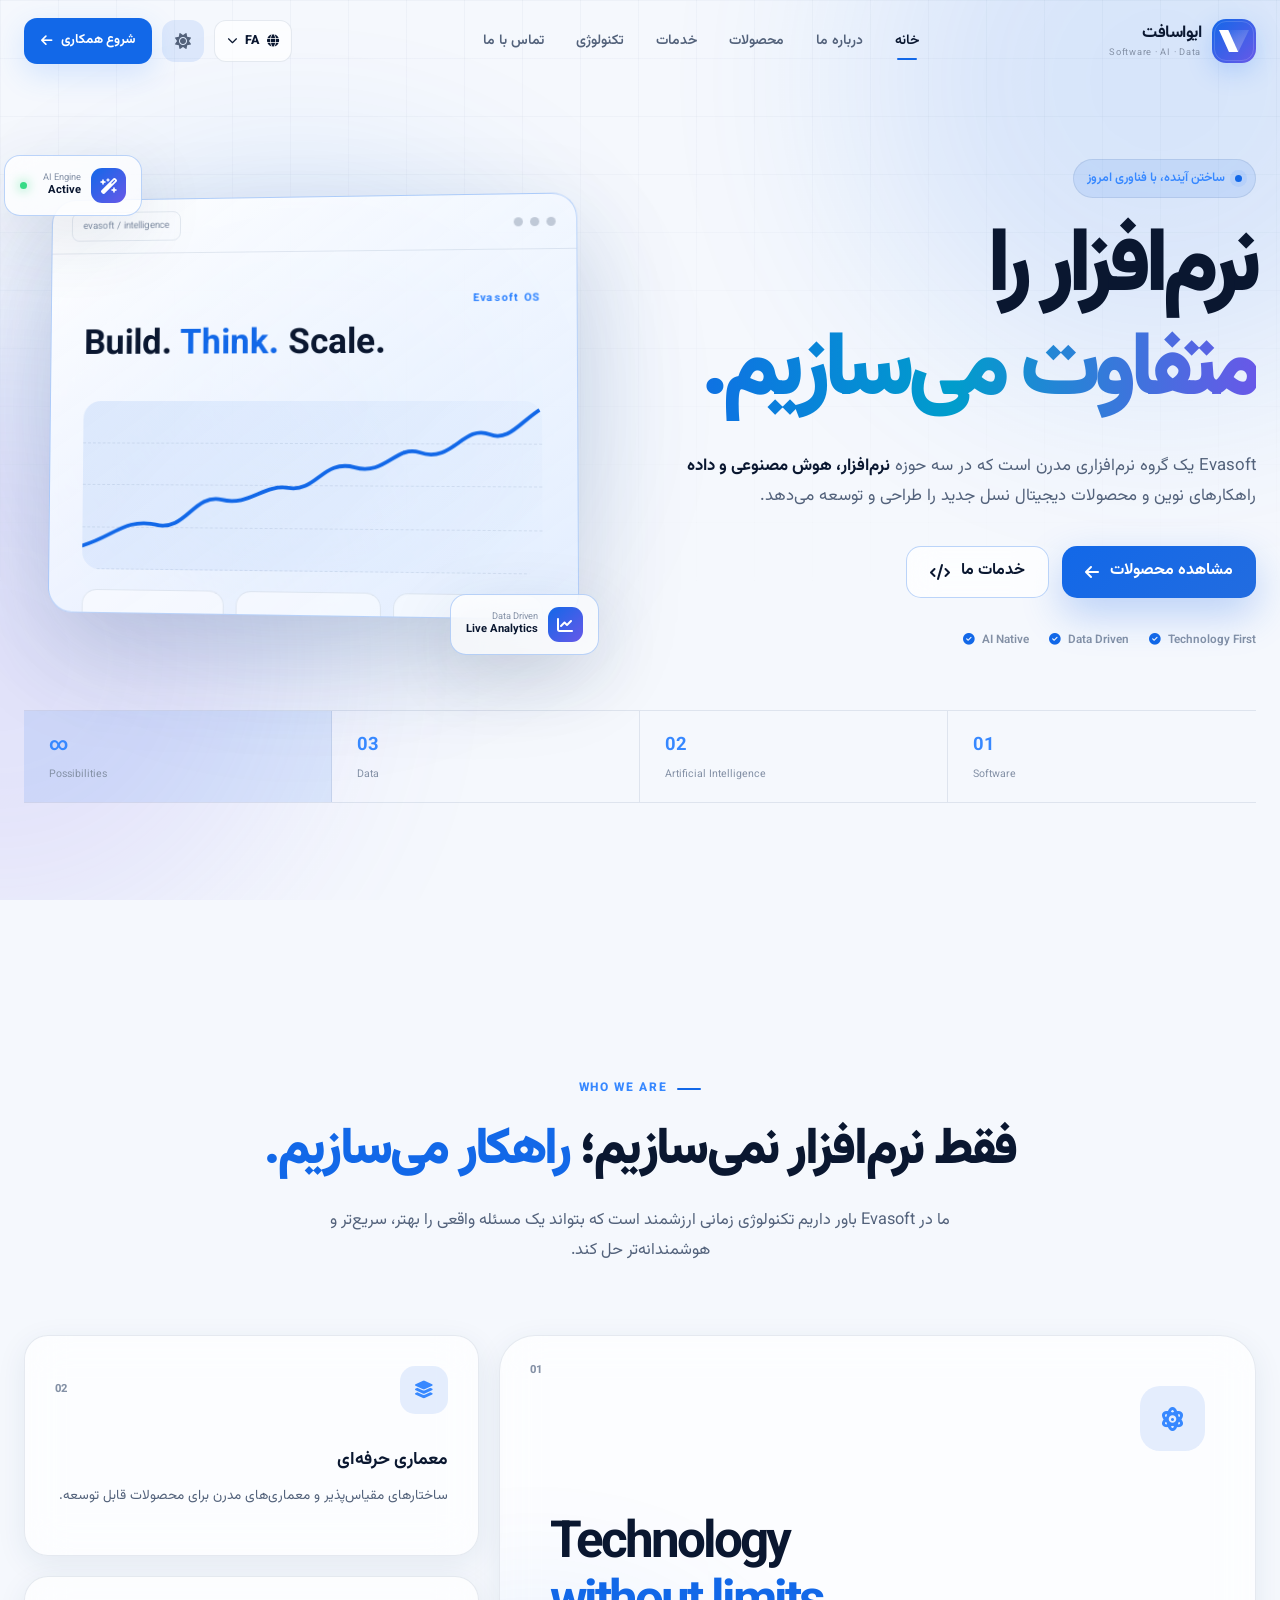
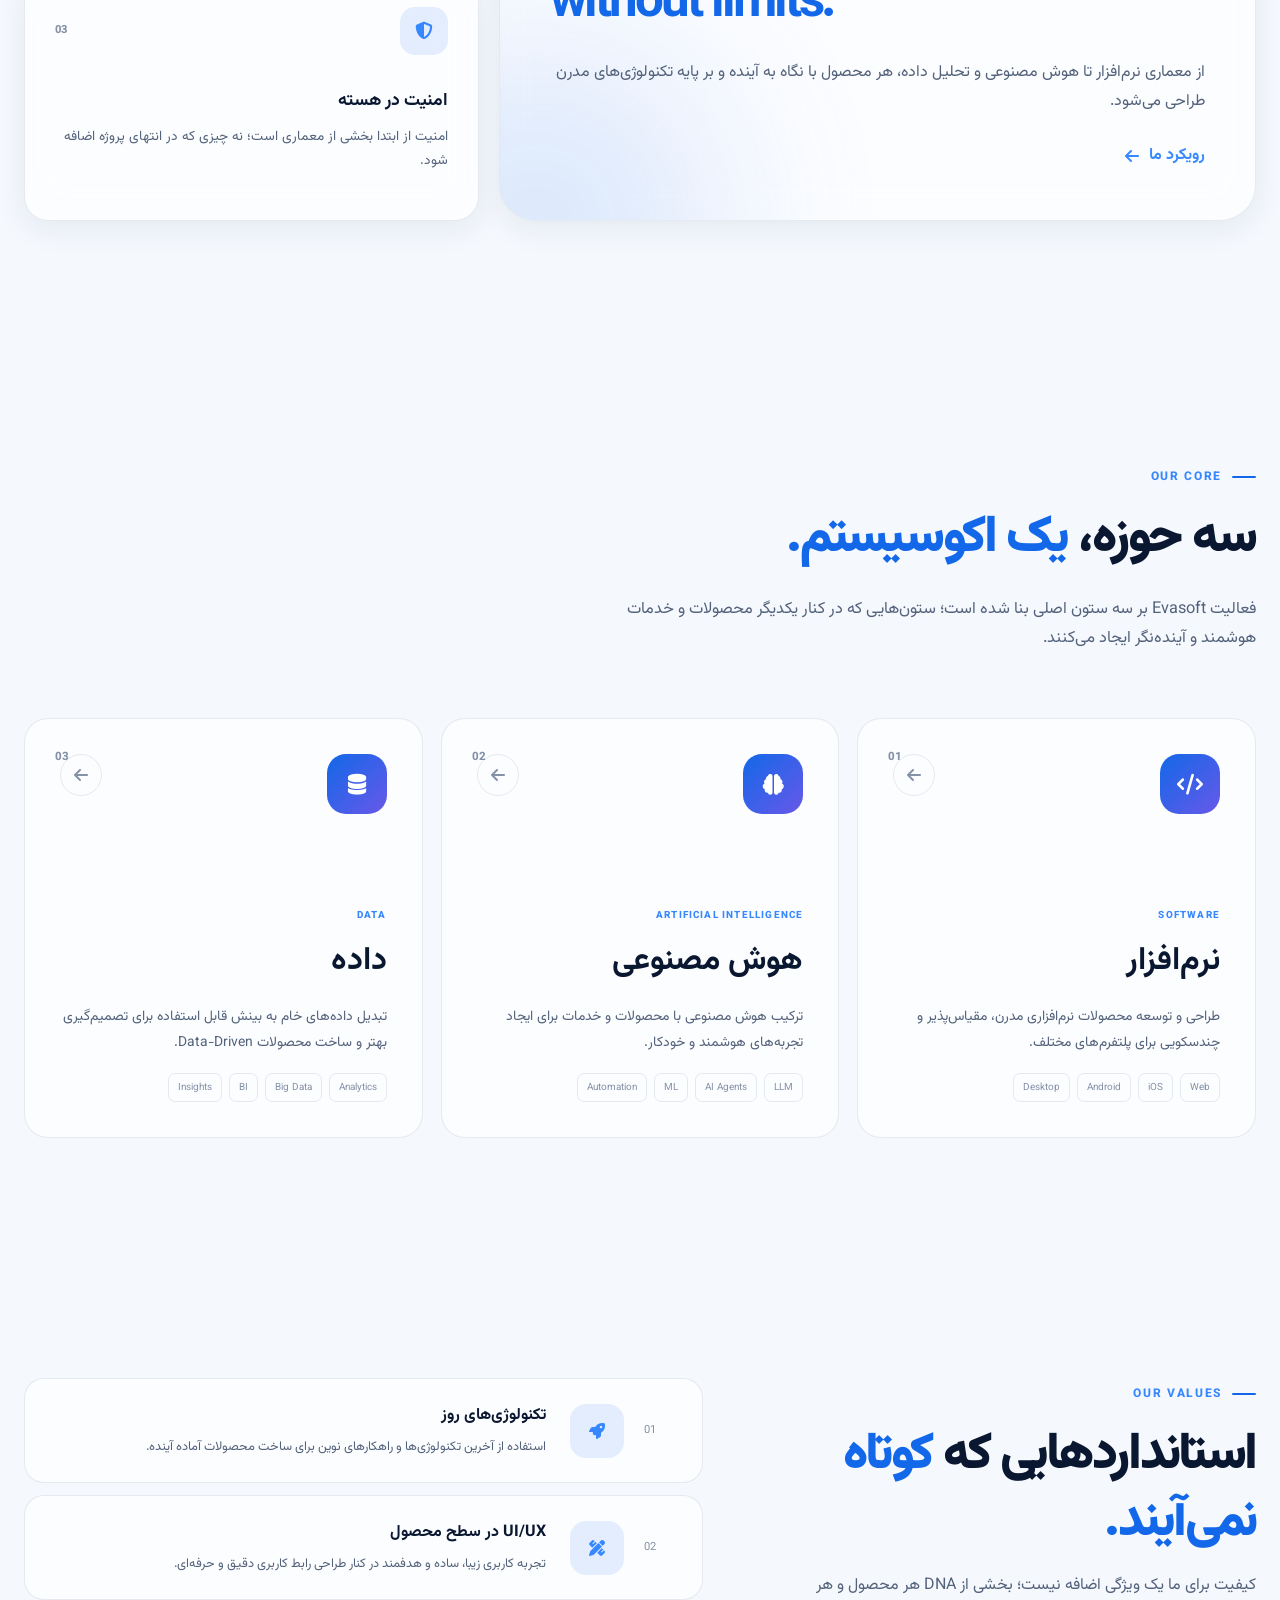
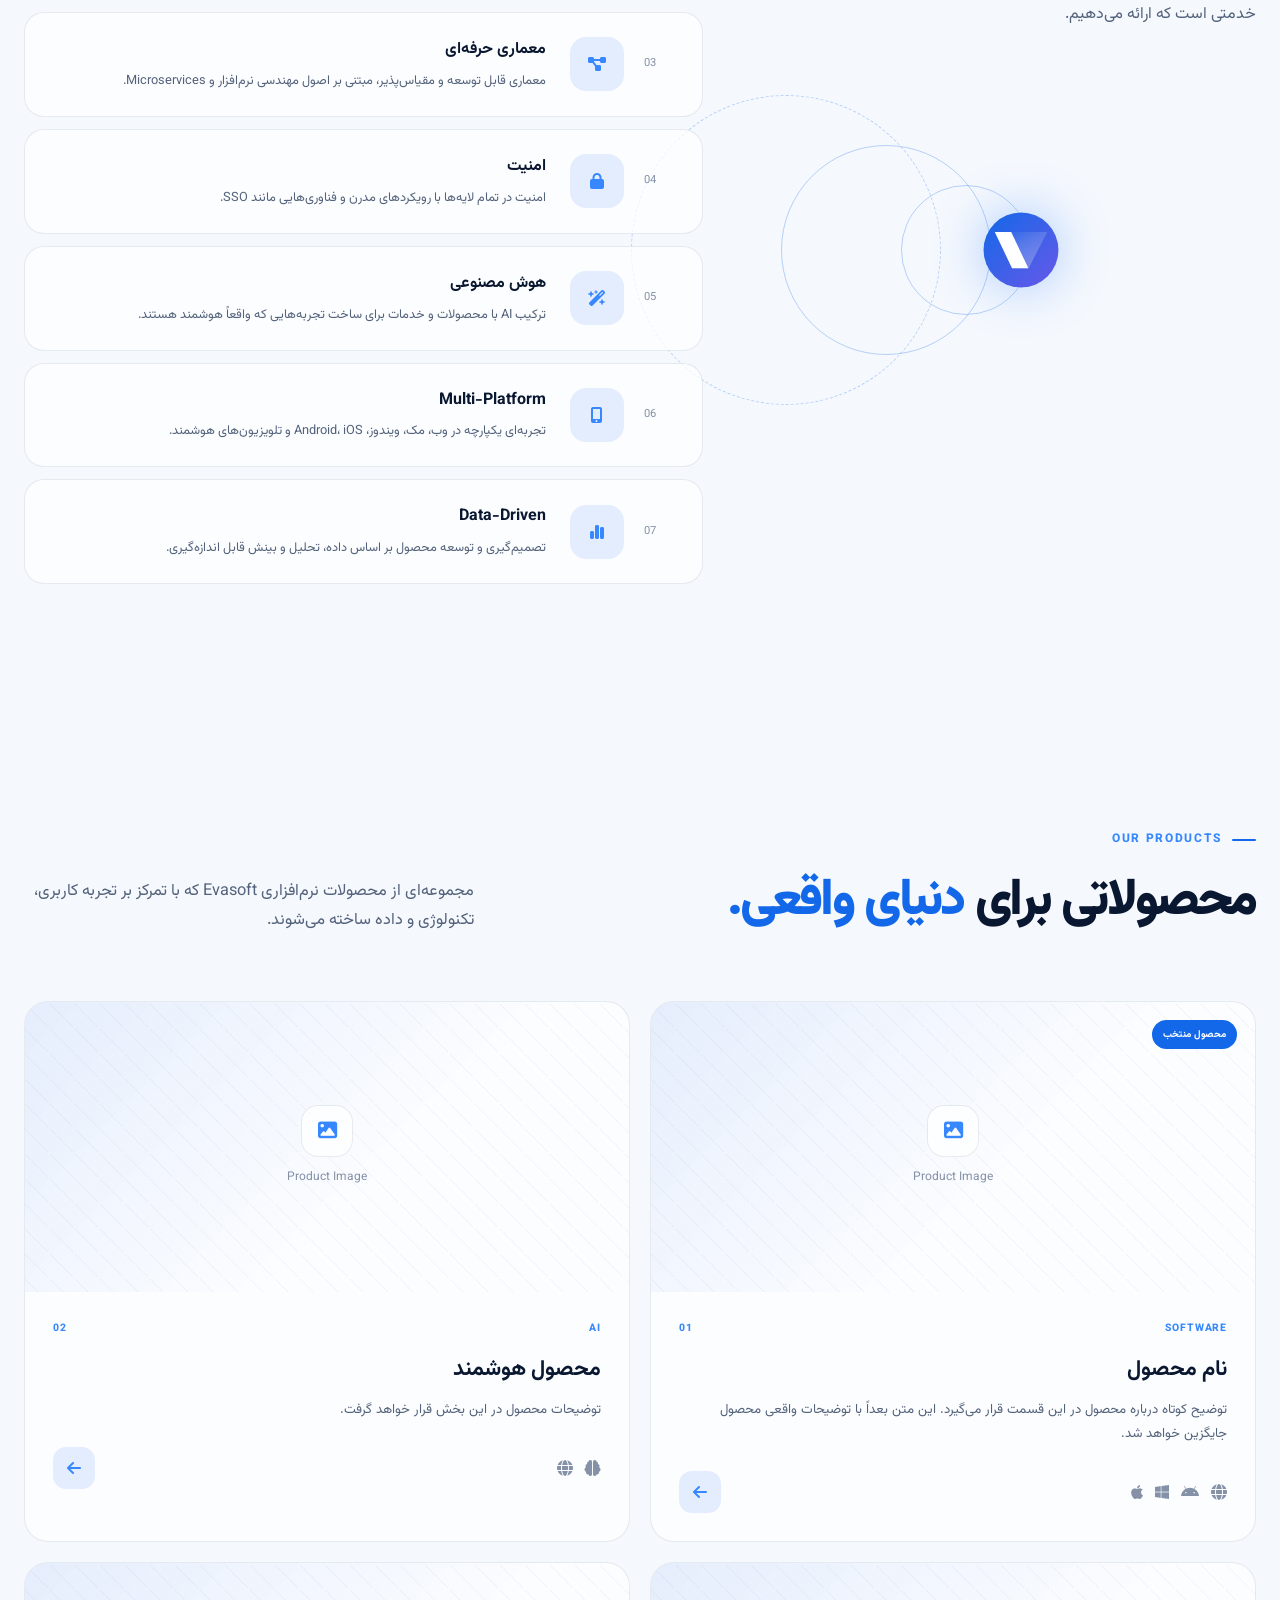
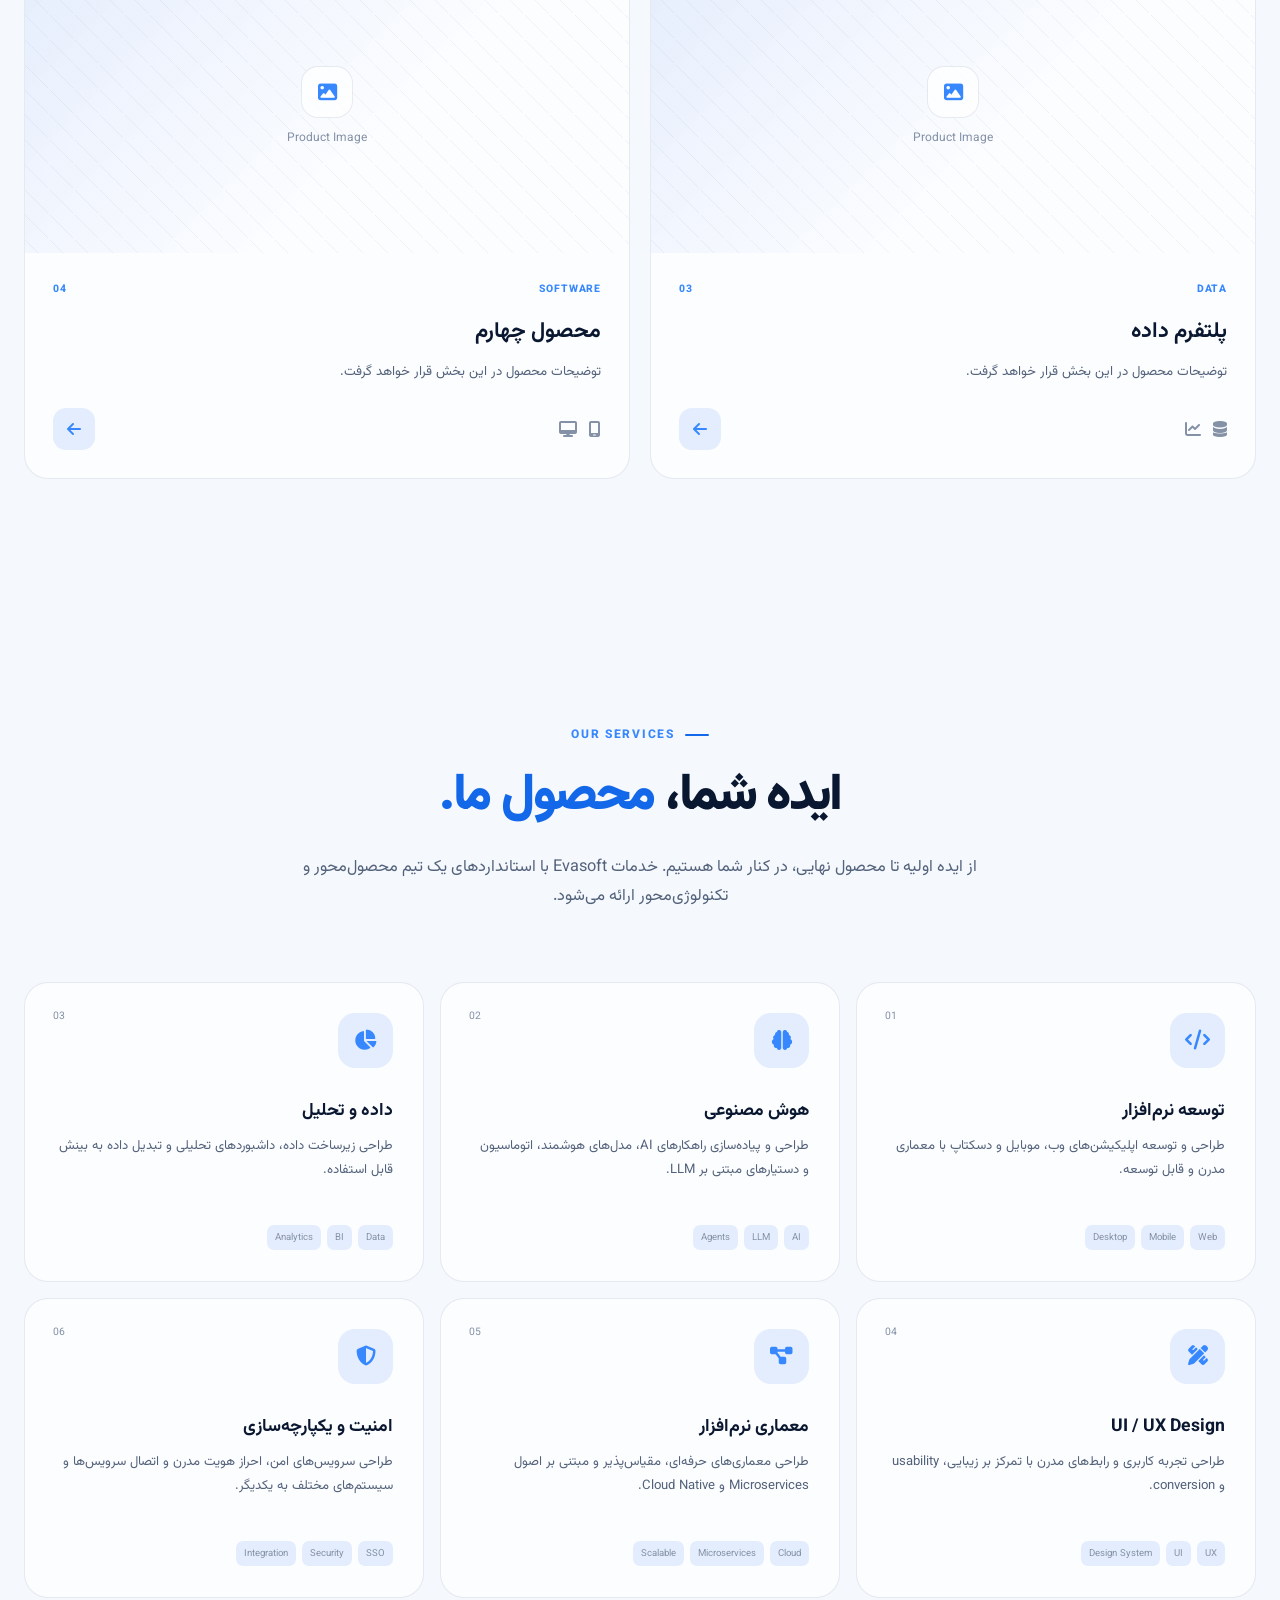
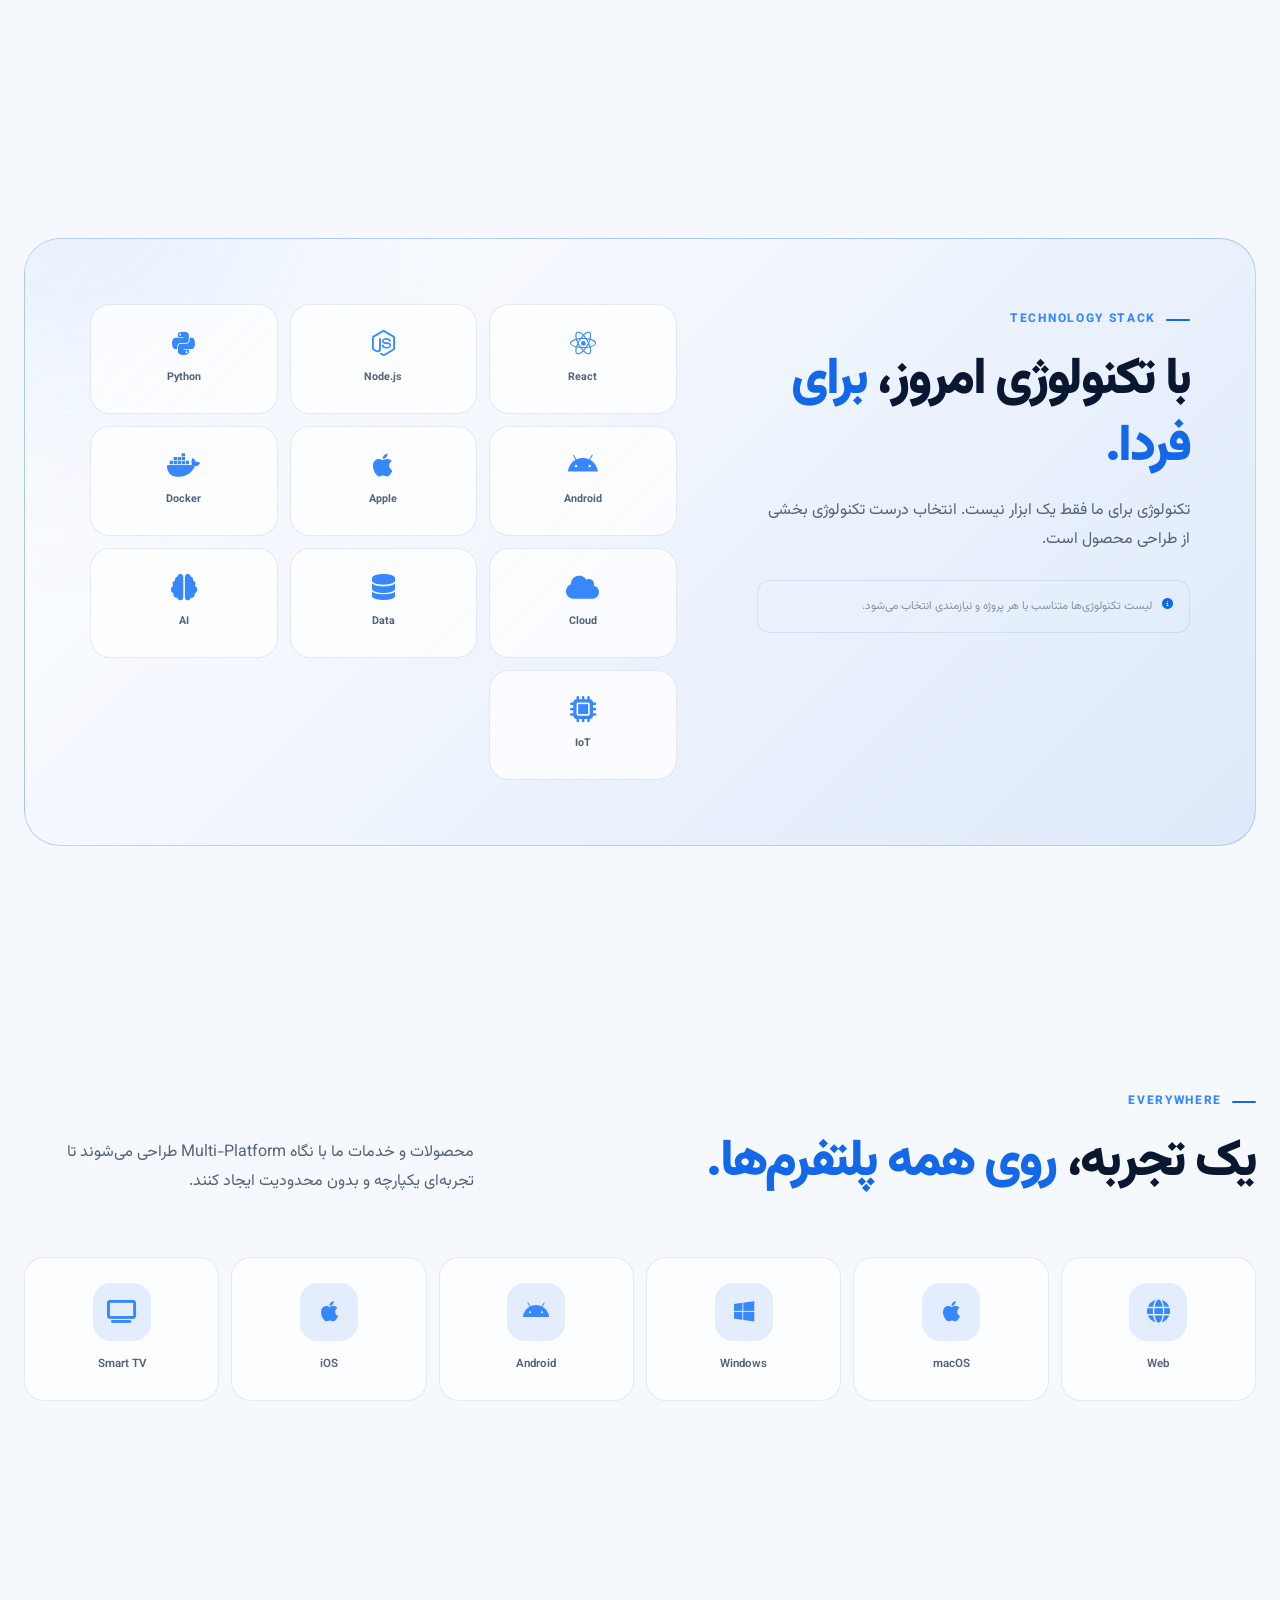
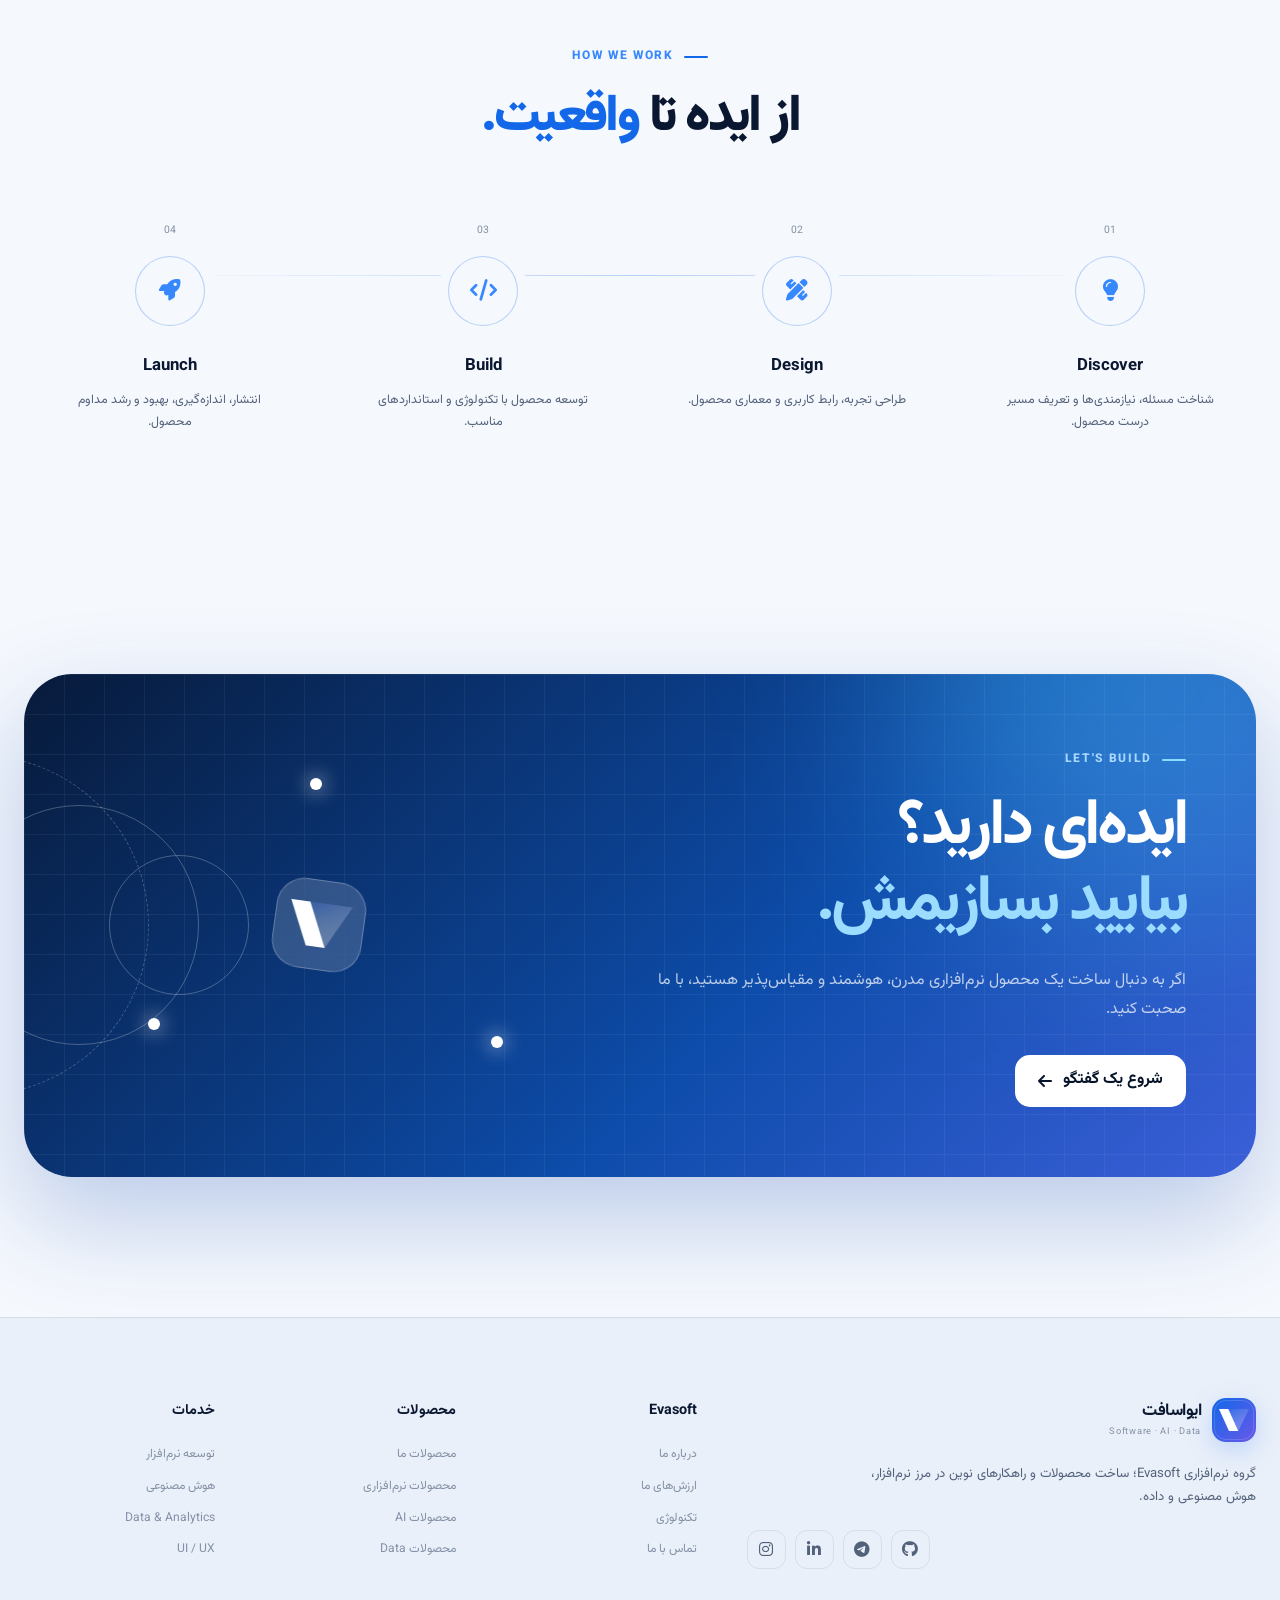
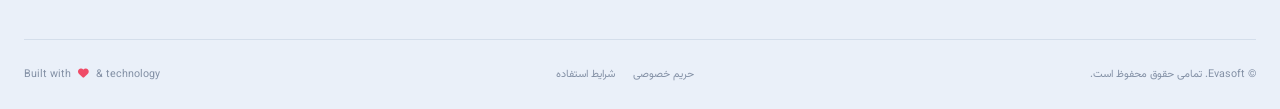
==== commit d09321cf: "minor fixes" ====
--- a/index.html
+++ b/index.html
@@ -42,7 +42,7 @@
     ========================================================== -->
     <div class="page-loader" id="pageLoader">
         <div class="loader-logo">
-            <img alt="Mastersoft" class="brand-logo" src="image/logo.svg" />
+            <img alt="Evasoft" class="brand-logo" src="image/logo.svg" />
         </div>
         <div class="loader-line">
             <span></span>
@@ -69,7 +69,7 @@
                     بعداً می‌توانی این بخش را با img جایگزین کنی.
                 -->
                 <span class="brand-logo-placeholder">
-                    <img alt="Mastersoft" class="brand-logo" src="image/logo.svg" />
+                    <img alt="Evasoft" class="brand-logo" src="image/logo.svg" />
                 </span>
                 <span class="brand-content">
                     <strong class="brand-name">ایواسافت</strong>
@@ -530,7 +530,7 @@
                             <div class="orbit orbit-2"></div>
                             <div class="orbit orbit-3"></div>
                             <div class="orbit-core">
-                                <img alt="Mastersoft" class="brand-logo" src="image/logo.svg" />
+                                <img alt="Evasoft" class="brand-logo" src="image/logo.svg" />
                             </div>
                         </div>
                     </div>
@@ -1125,7 +1125,7 @@
                         <div class="cta-ring ring-2"></div>
                         <div class="cta-ring ring-3"></div>
                         <div class="cta-center">
-                            <span>M</span>
+                            <img alt="Evasoft" class="brand-logo" src="image/logo.svg" />
                         </div>
                         <span class="cta-orbit-dot dot-1"></span>
                         <span class="cta-orbit-dot dot-2"></span>
@@ -1145,10 +1145,10 @@
                 <div class="footer-brand">
                     <a class="brand" href="#home">
                         <span class="brand-logo-placeholder">
-                            <span>E</span>
+                            <img alt="Evasoft" class="brand-logo" src="image/logo.svg" />
                         </span>
                         <span class="brand-content">
-                            <strong class="brand-name">Evasoft</strong>
+                            <strong class="brand-name">ایواسافت</strong>
                             <small class="brand-tagline">
                                 Software · AI · Data
                             </small>
--- a/style.css
+++ b/style.css
@@ -549,7 +549,6 @@
 }
 
 .brand-name {
-    direction: rtl;
     font-size: 1.05rem;
     letter-spacing: -0.03em;
 }
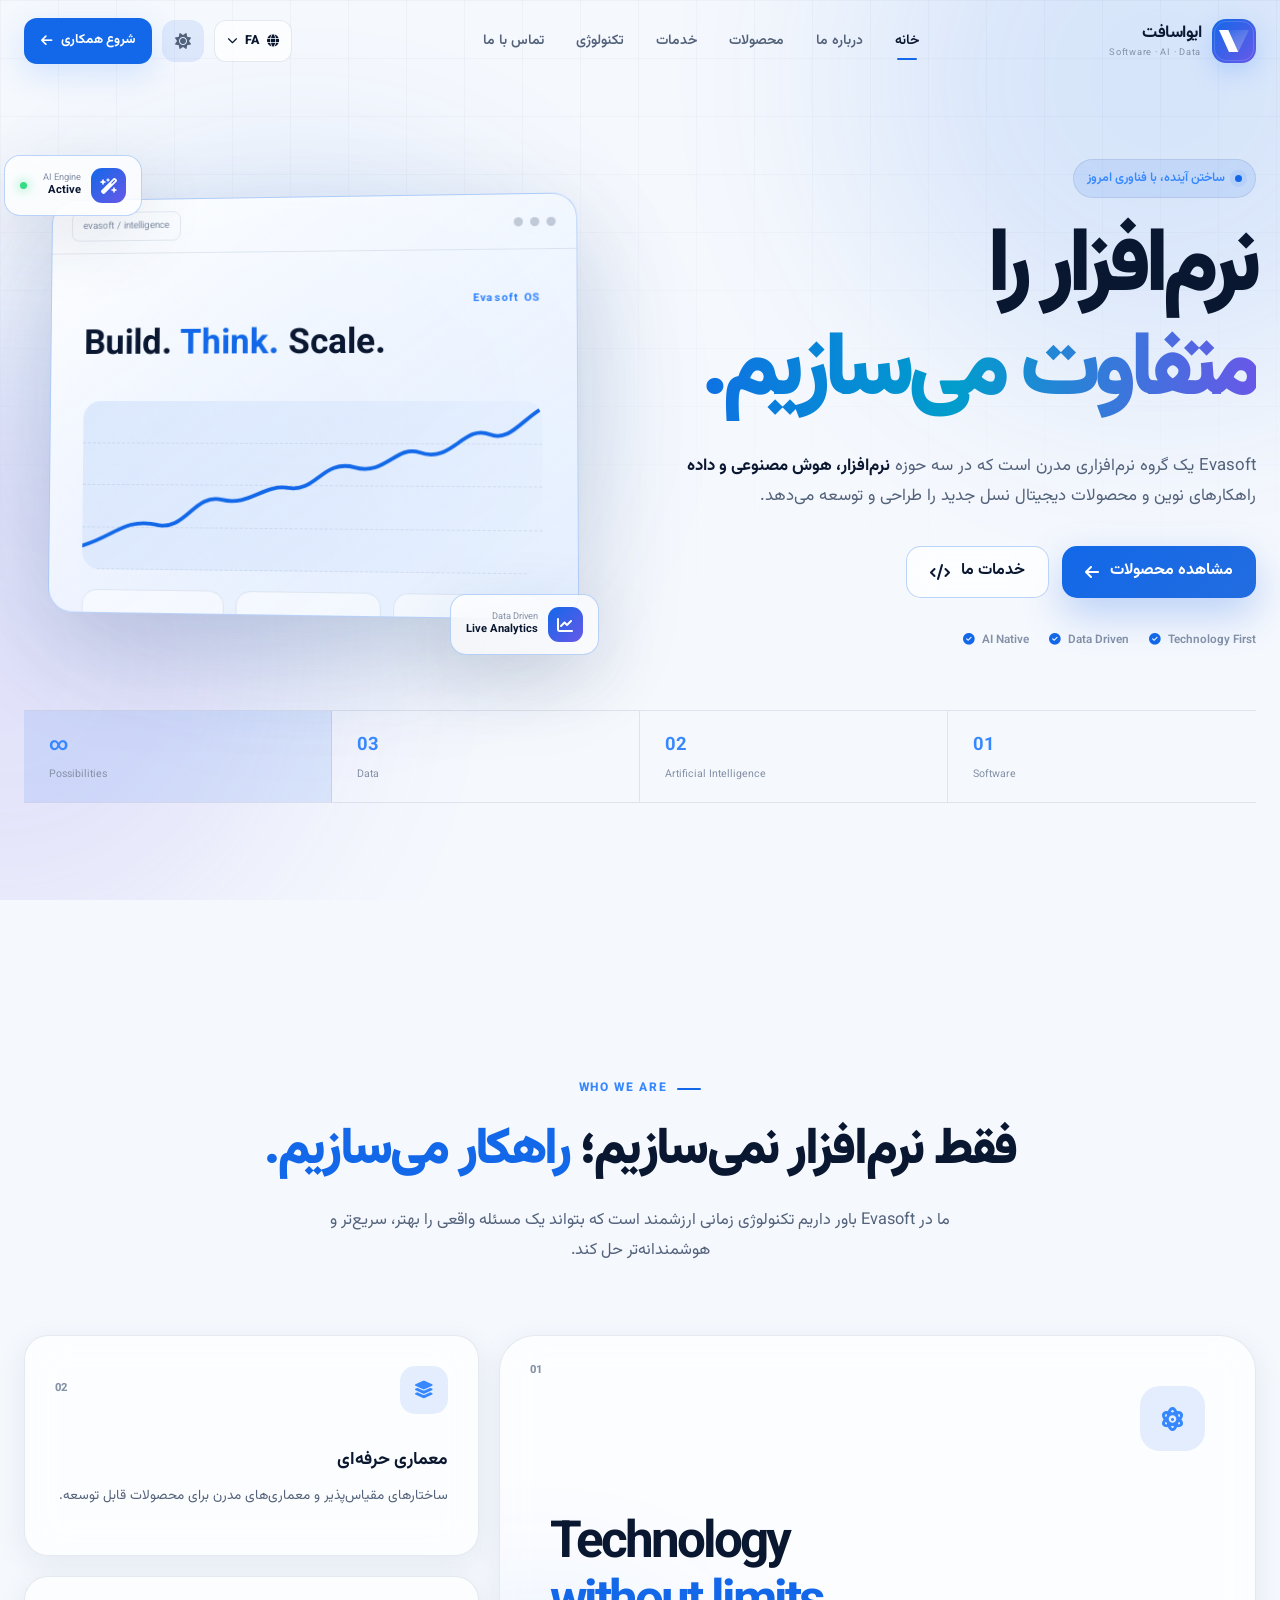
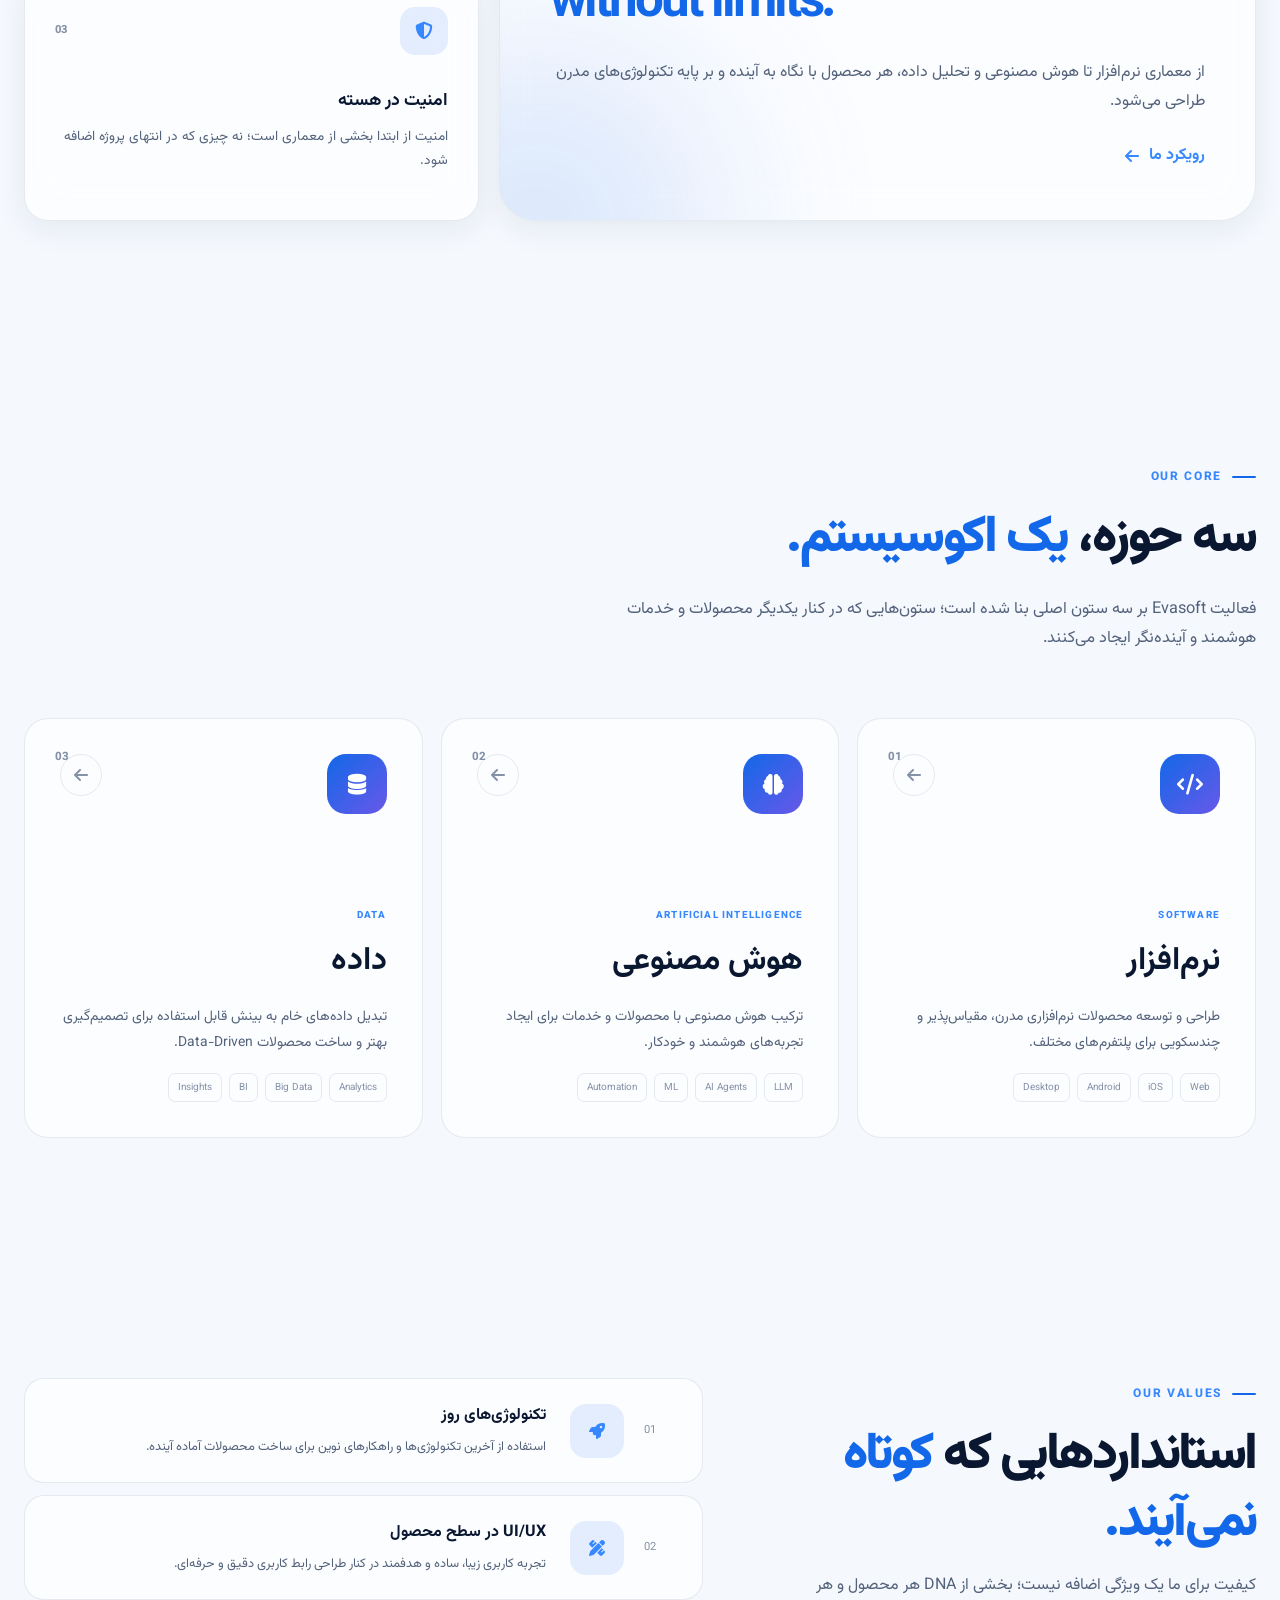
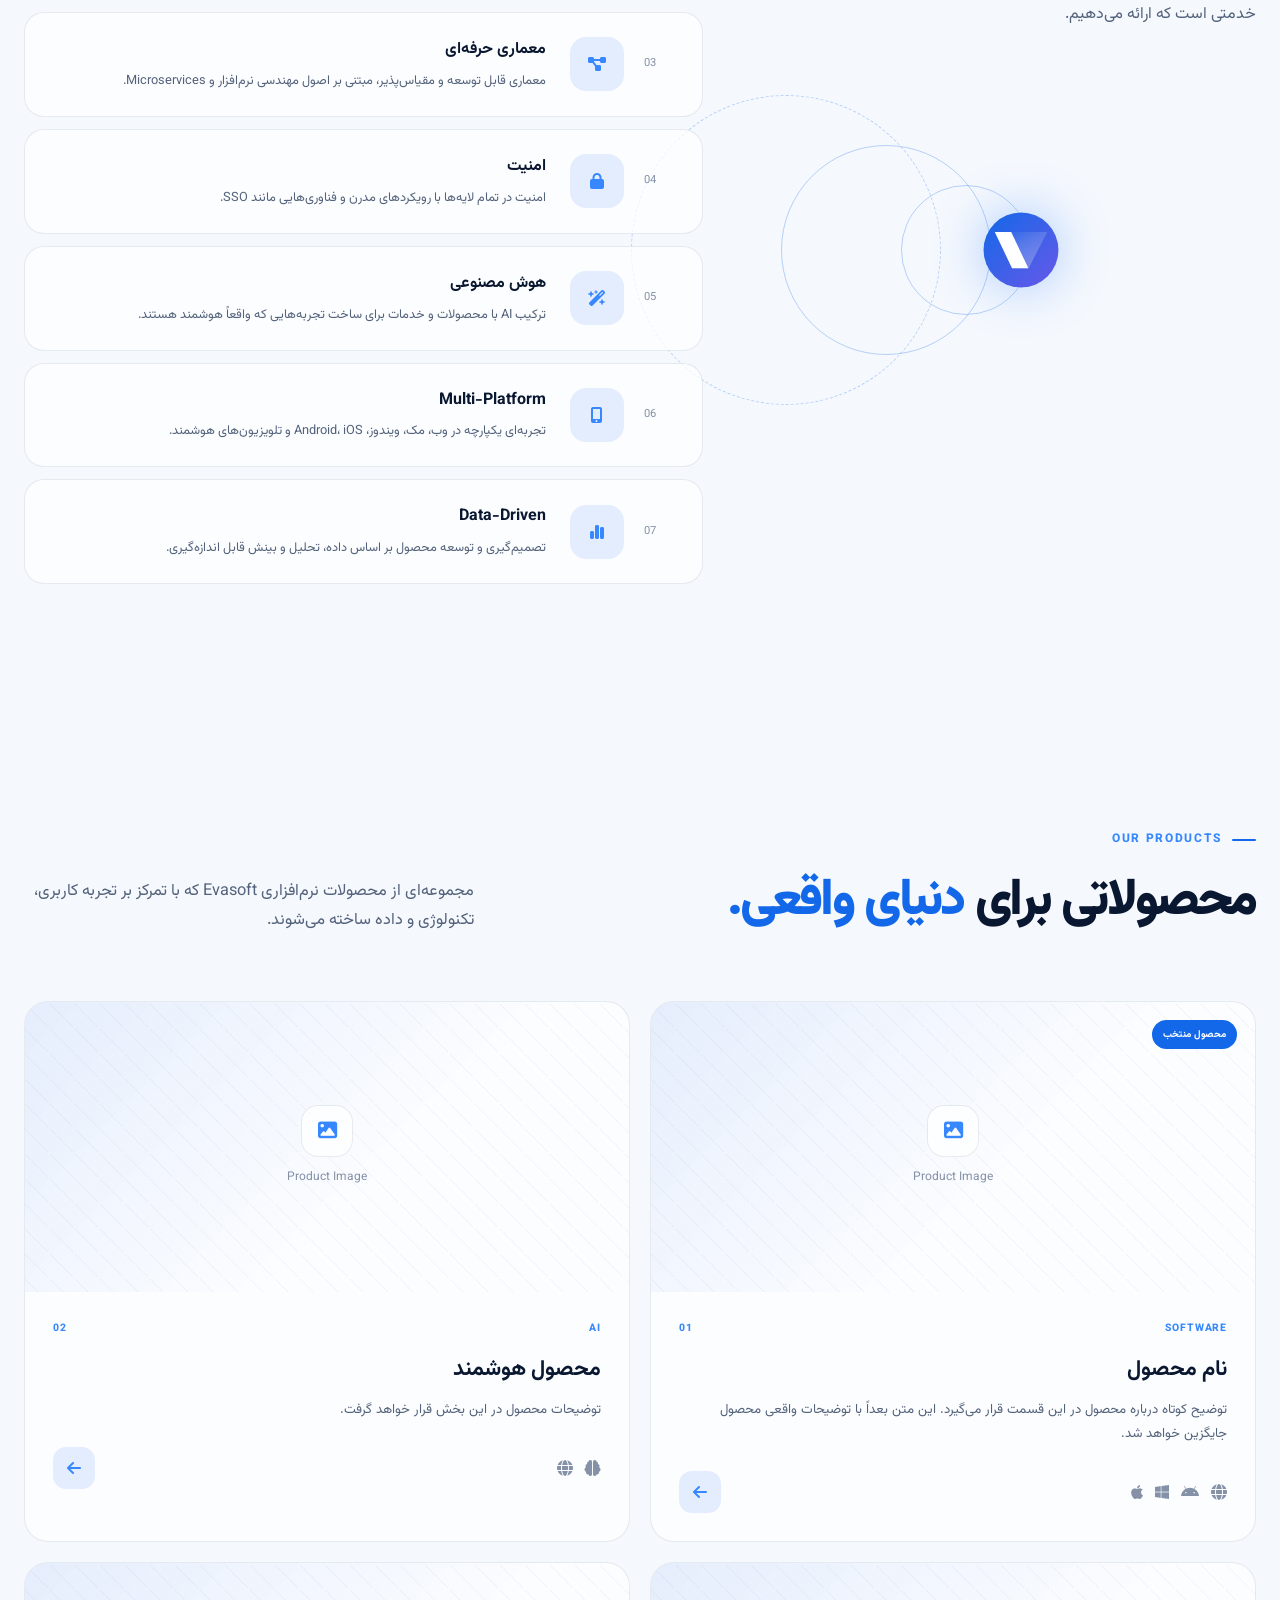
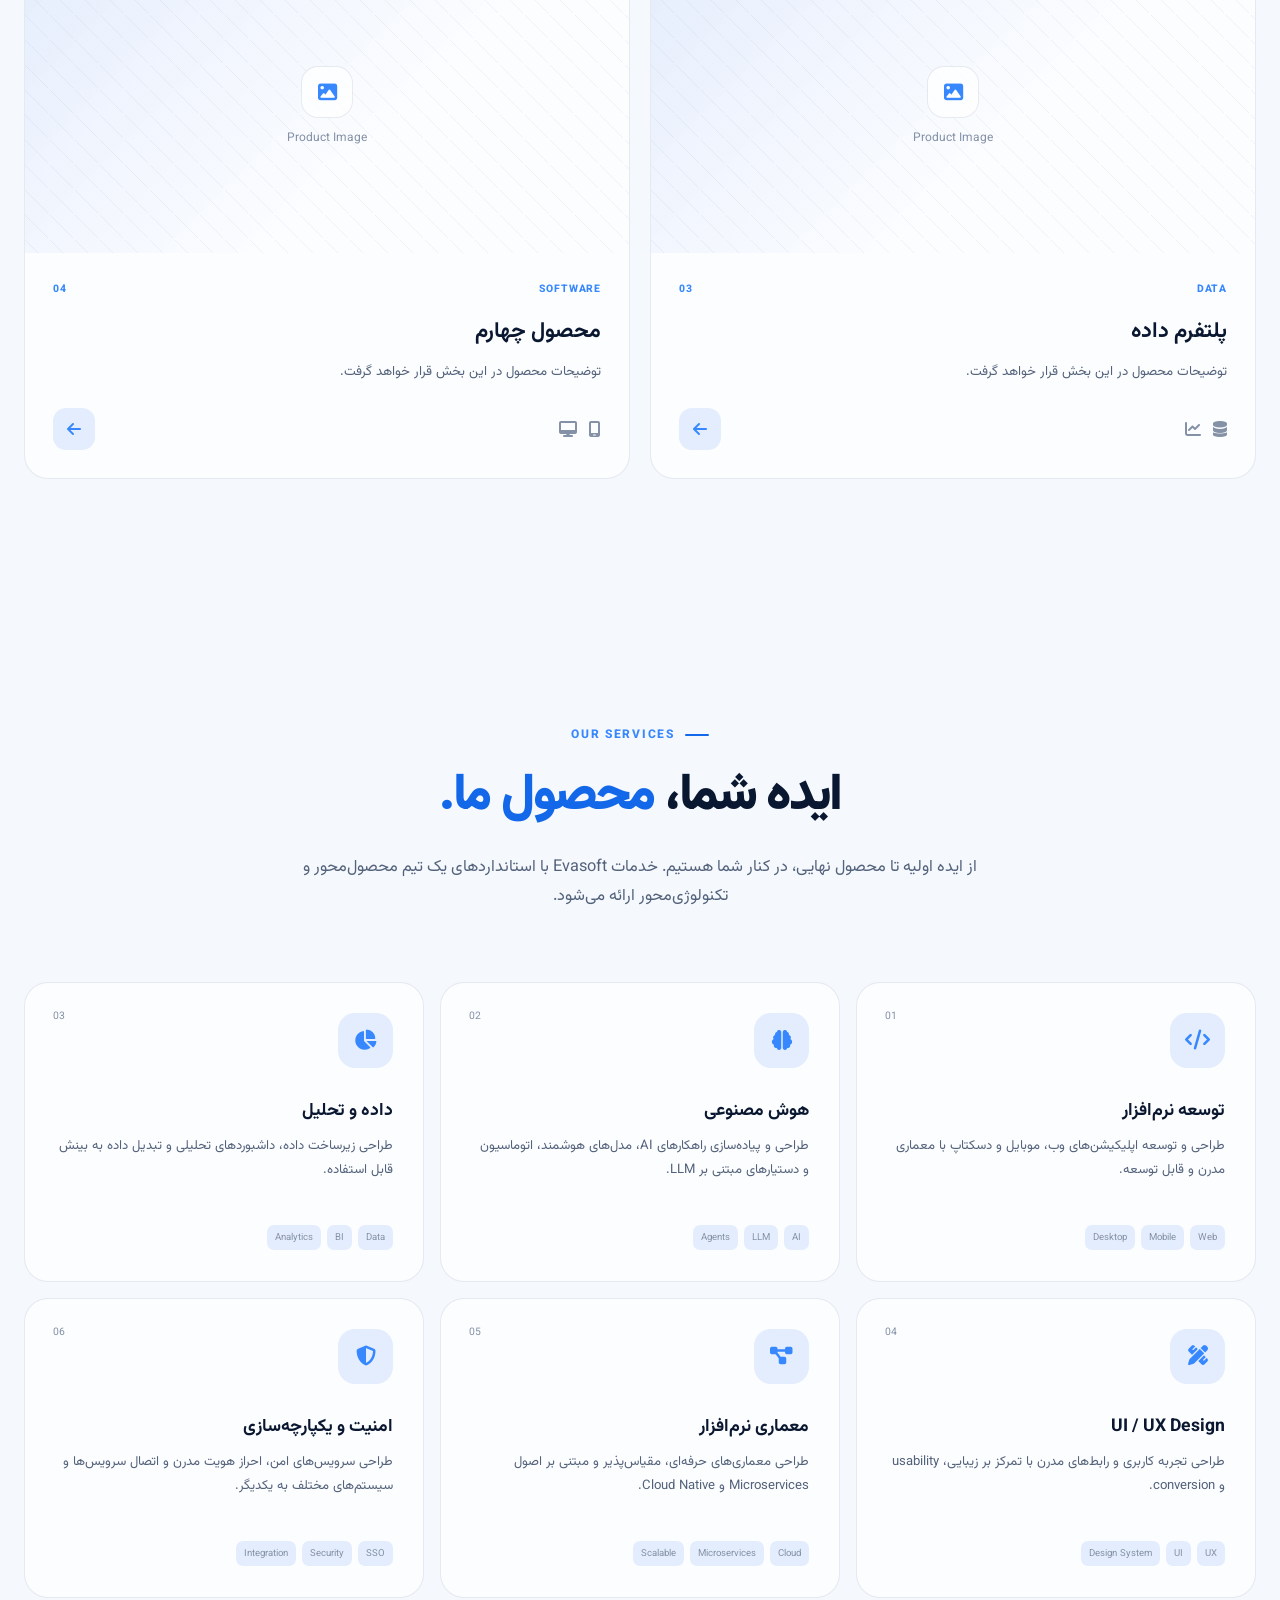
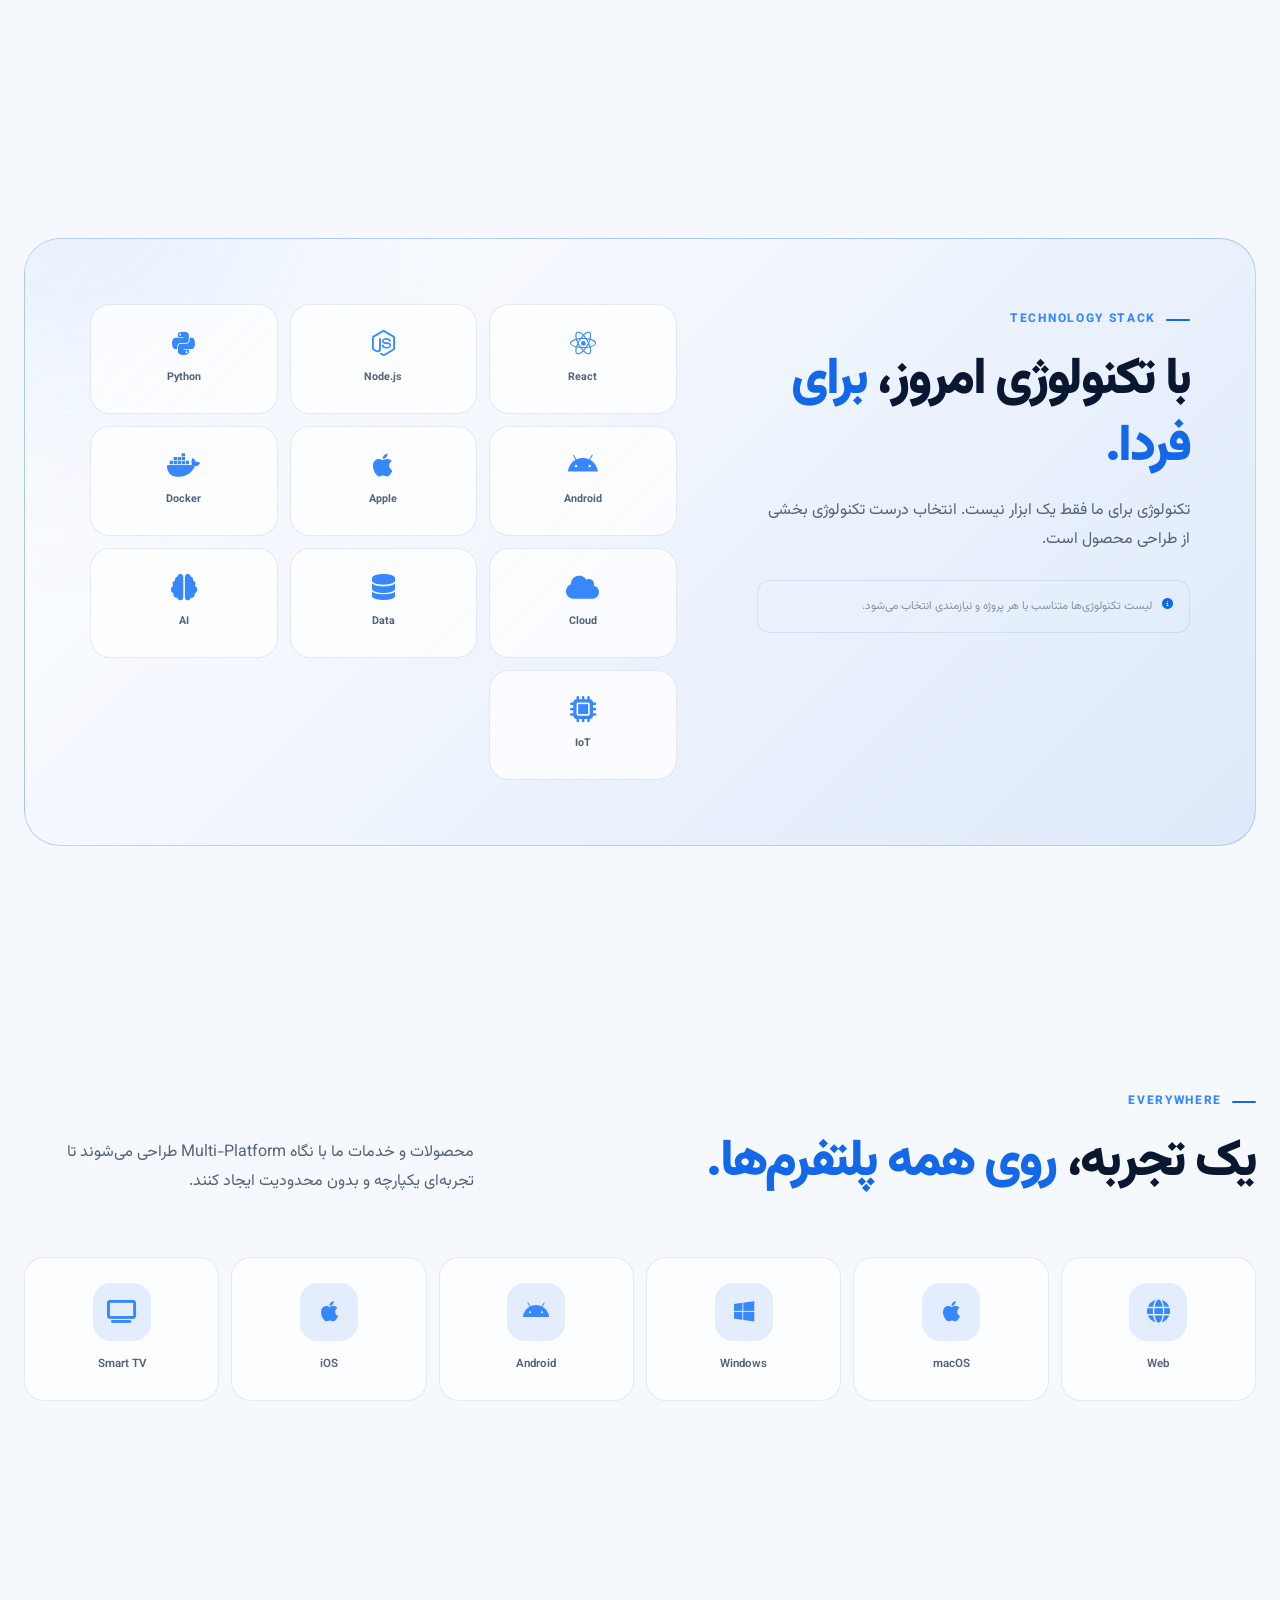
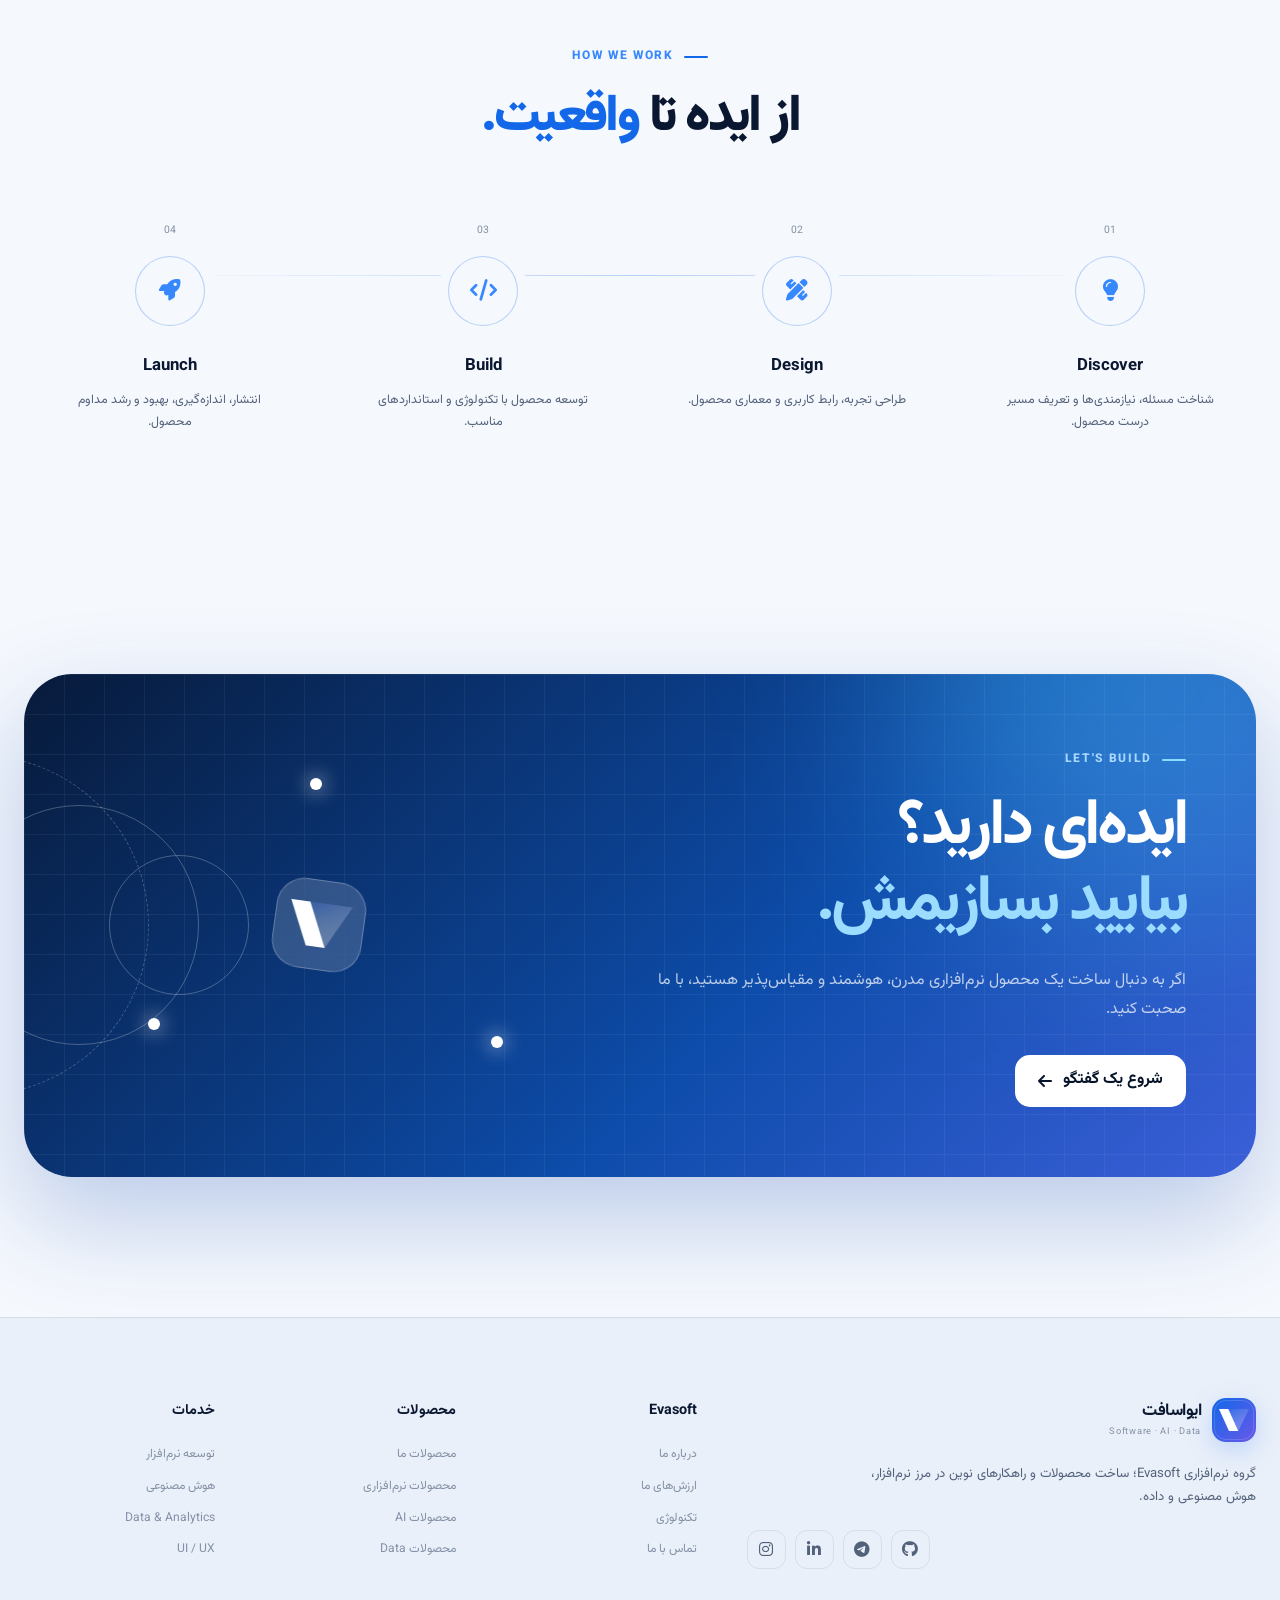
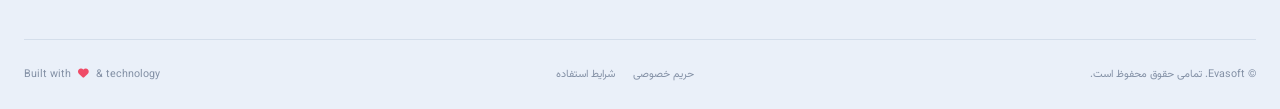
==== commit 73004222: "added favi icon" ====
--- a/index.html
+++ b/index.html
@@ -9,6 +9,7 @@
     <meta content="Evasoft؛ گروه نرم‌افزاری مبتنی بر فناوری‌های نوین در حوزه نرم‌افزار، هوش مصنوعی و داده."
         name="description" />
     <meta content="#07152f" name="theme-color" />
+    <link rel="icon" href="image/logo.svg" type="image/svg+xml">
     <!-- Open Graph -->
     <meta content="Evasoft — Software, AI &amp; Data" property="og:title" />
     <meta content="راهکارهای نوین نرم‌افزاری، هوش مصنوعی و داده برای ساخت محصولات دیجیتال آینده."
